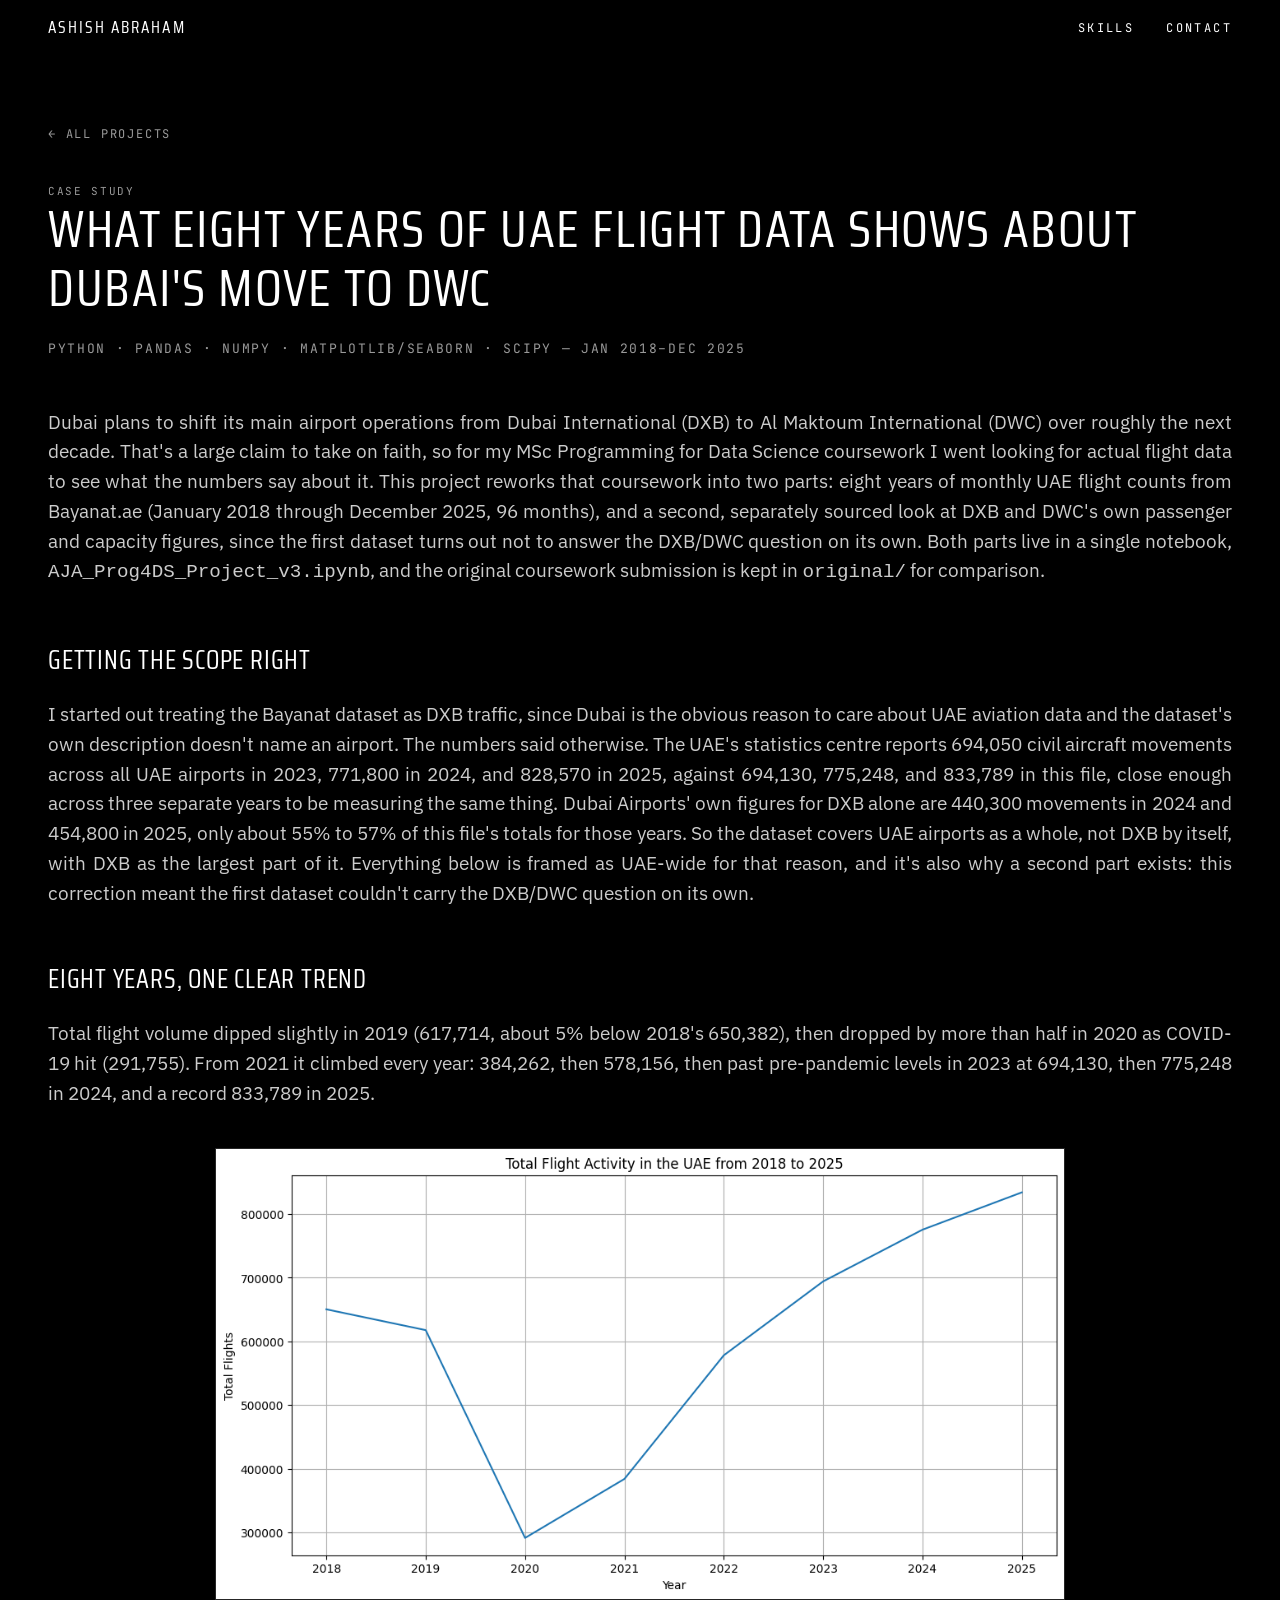
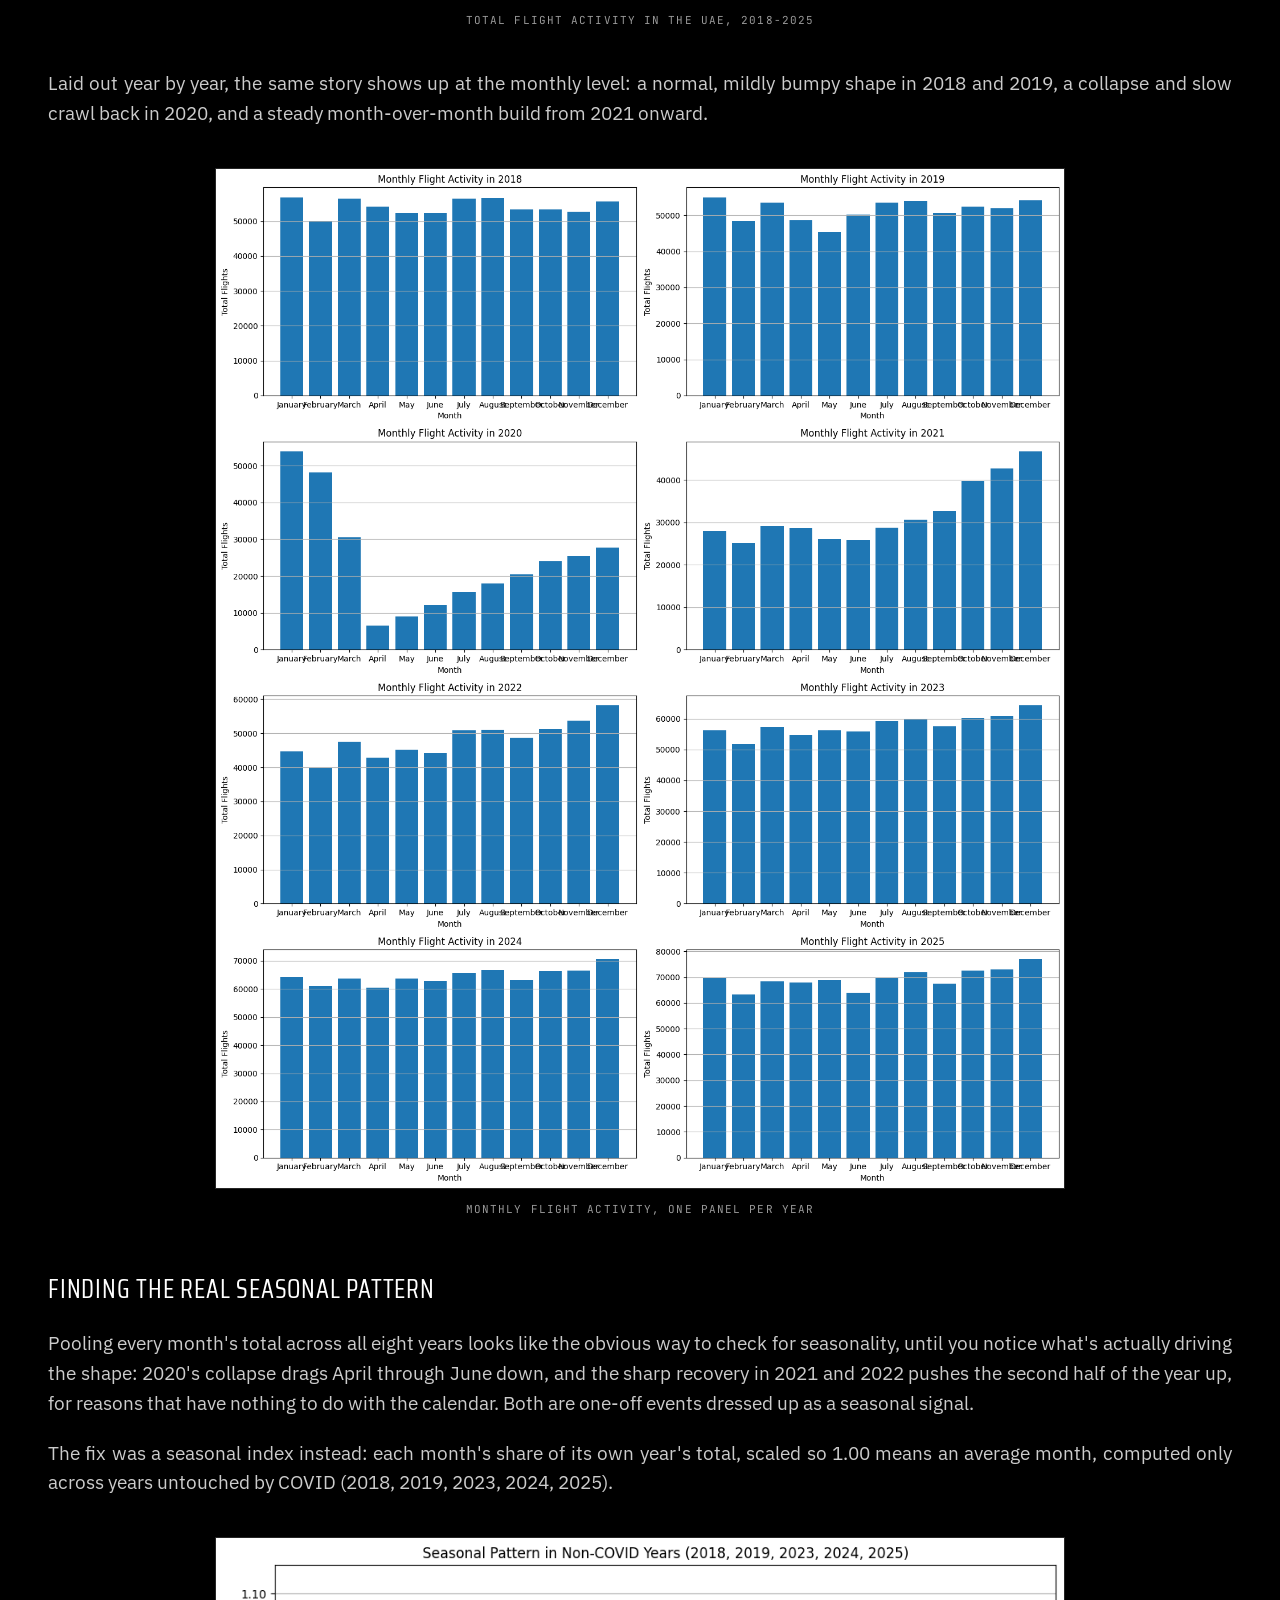
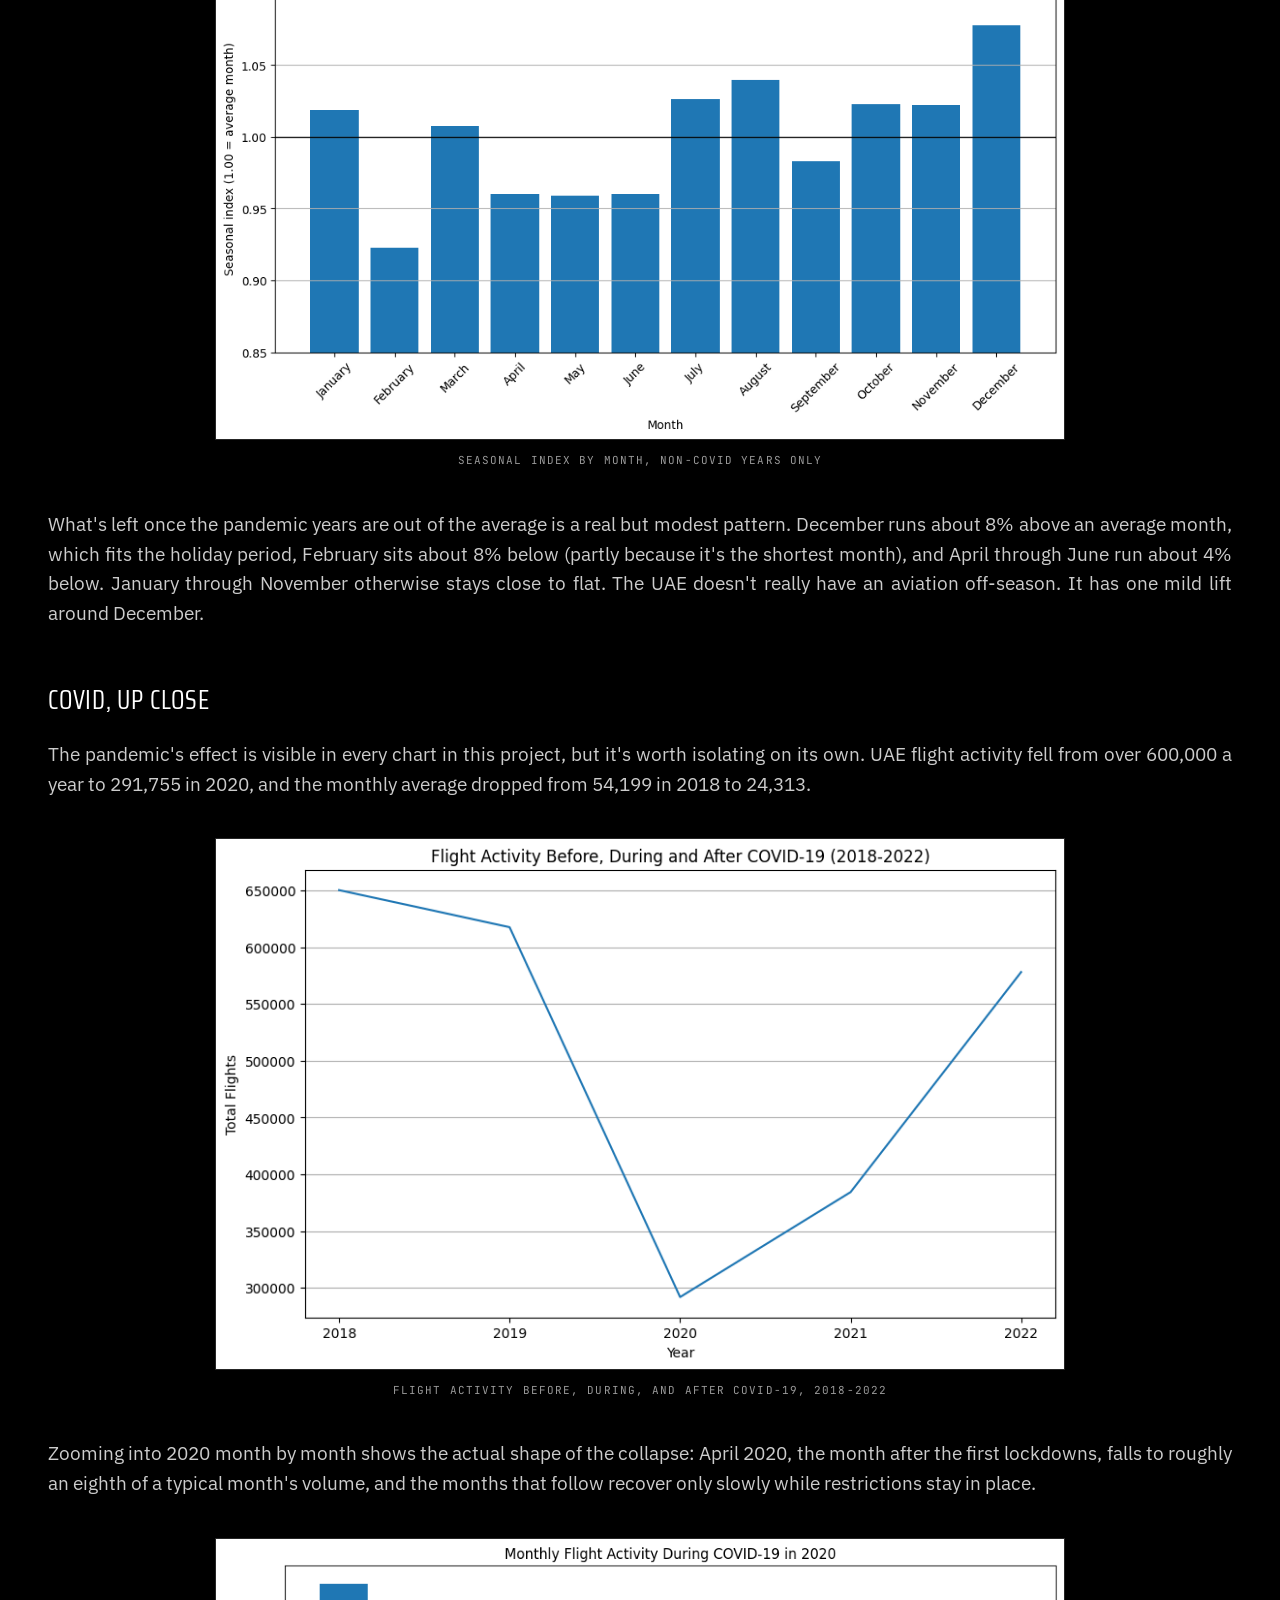
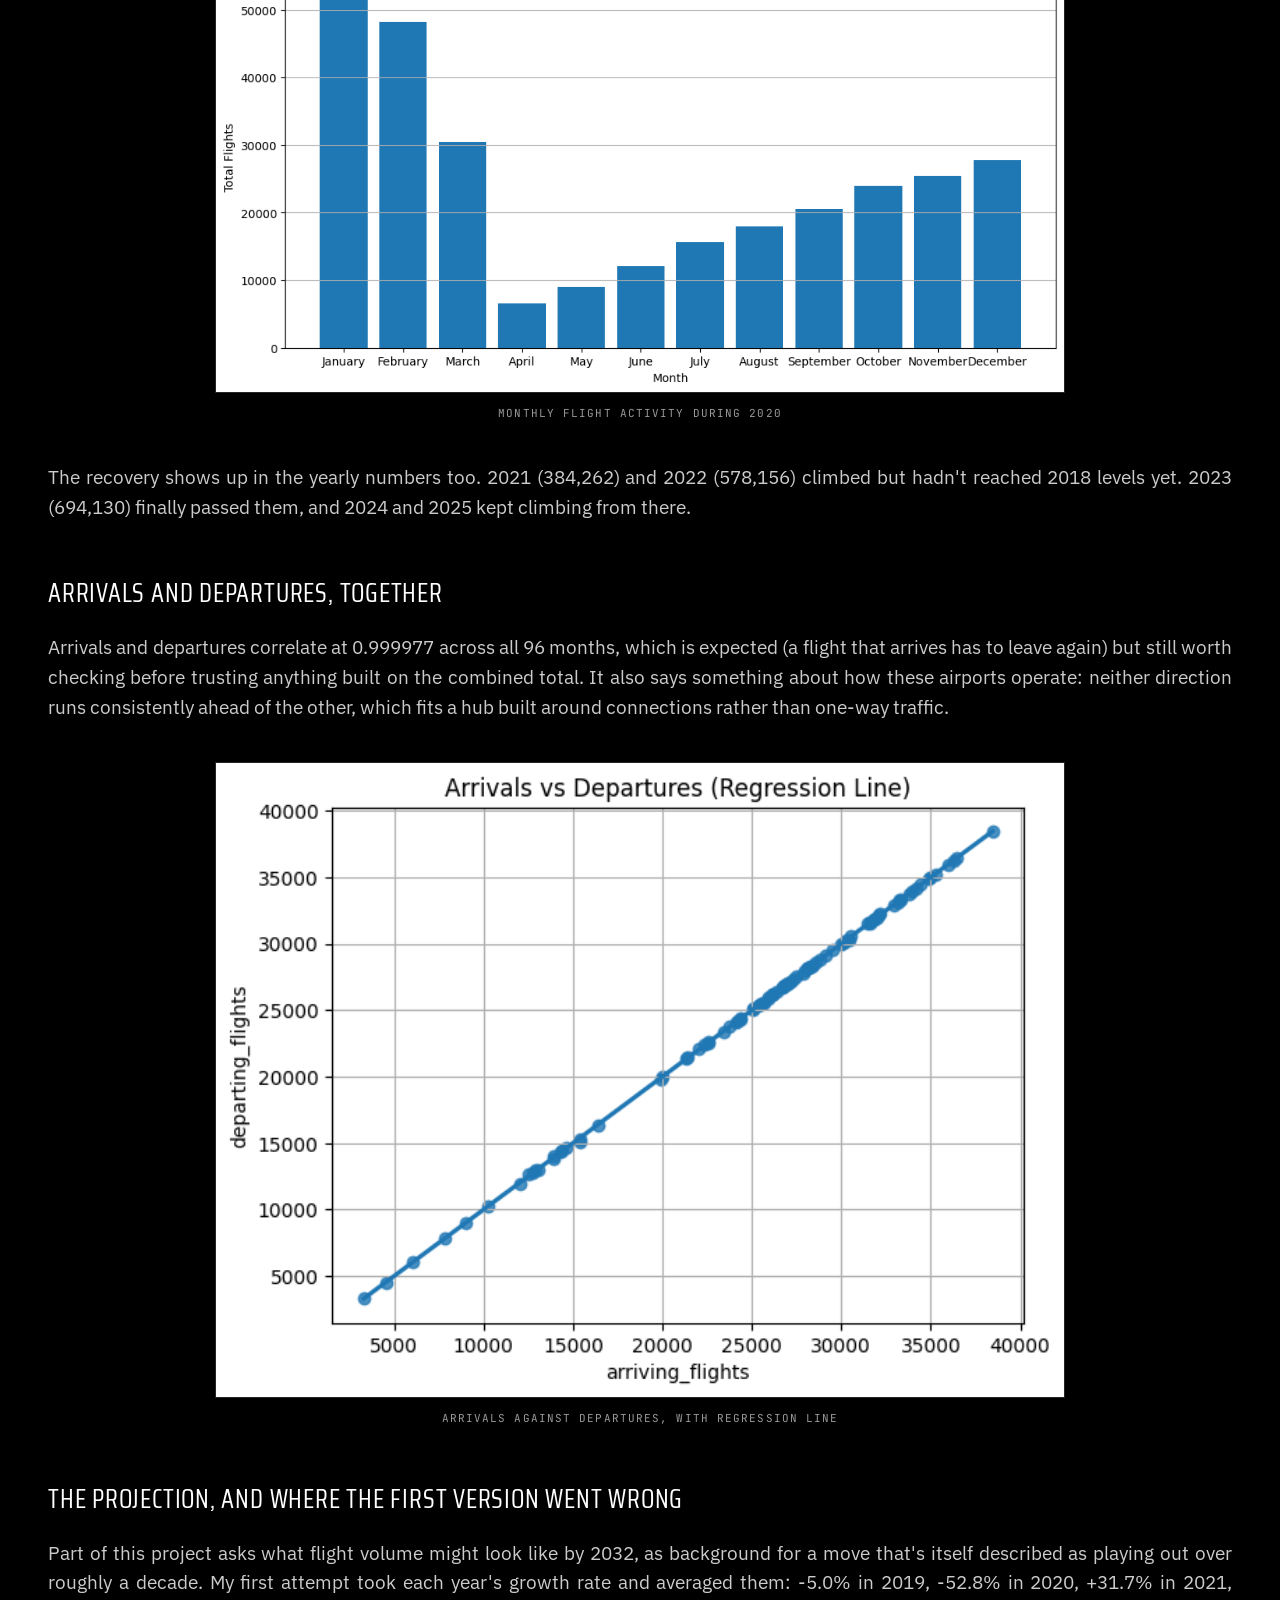
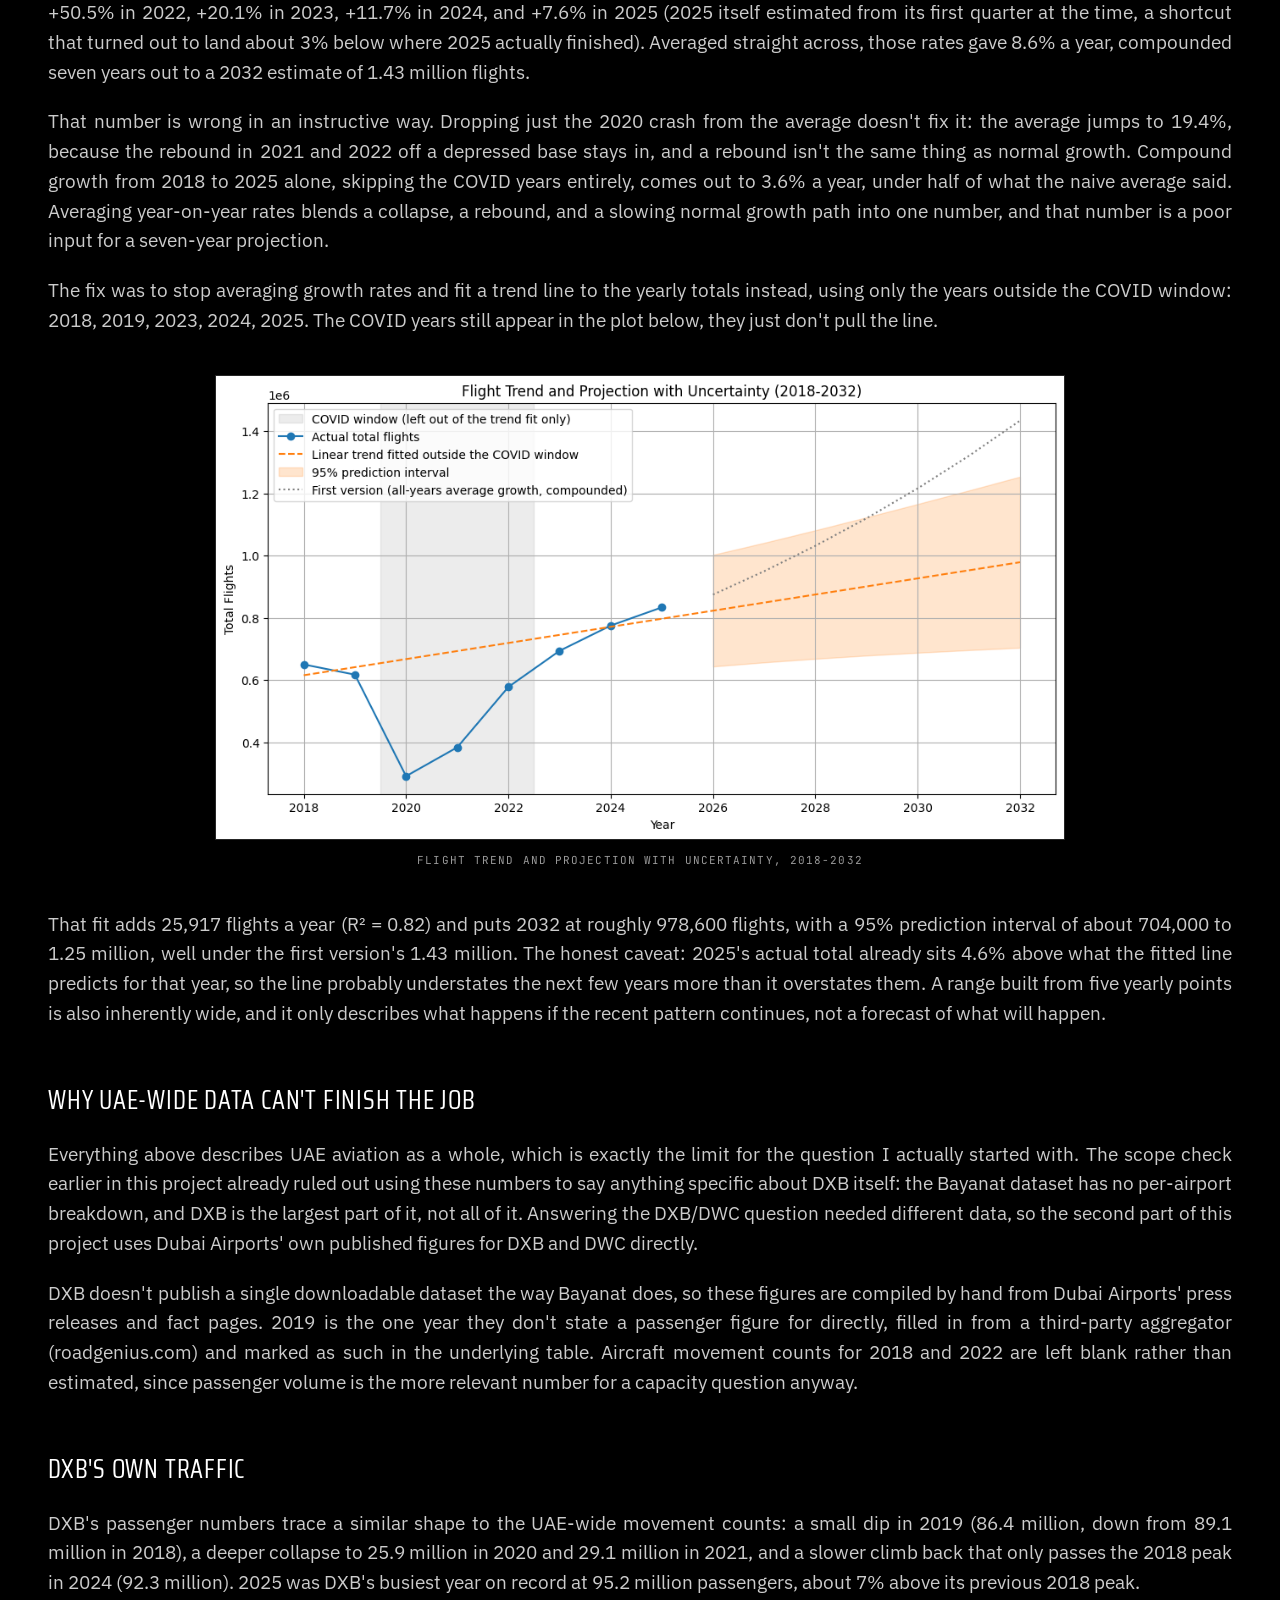
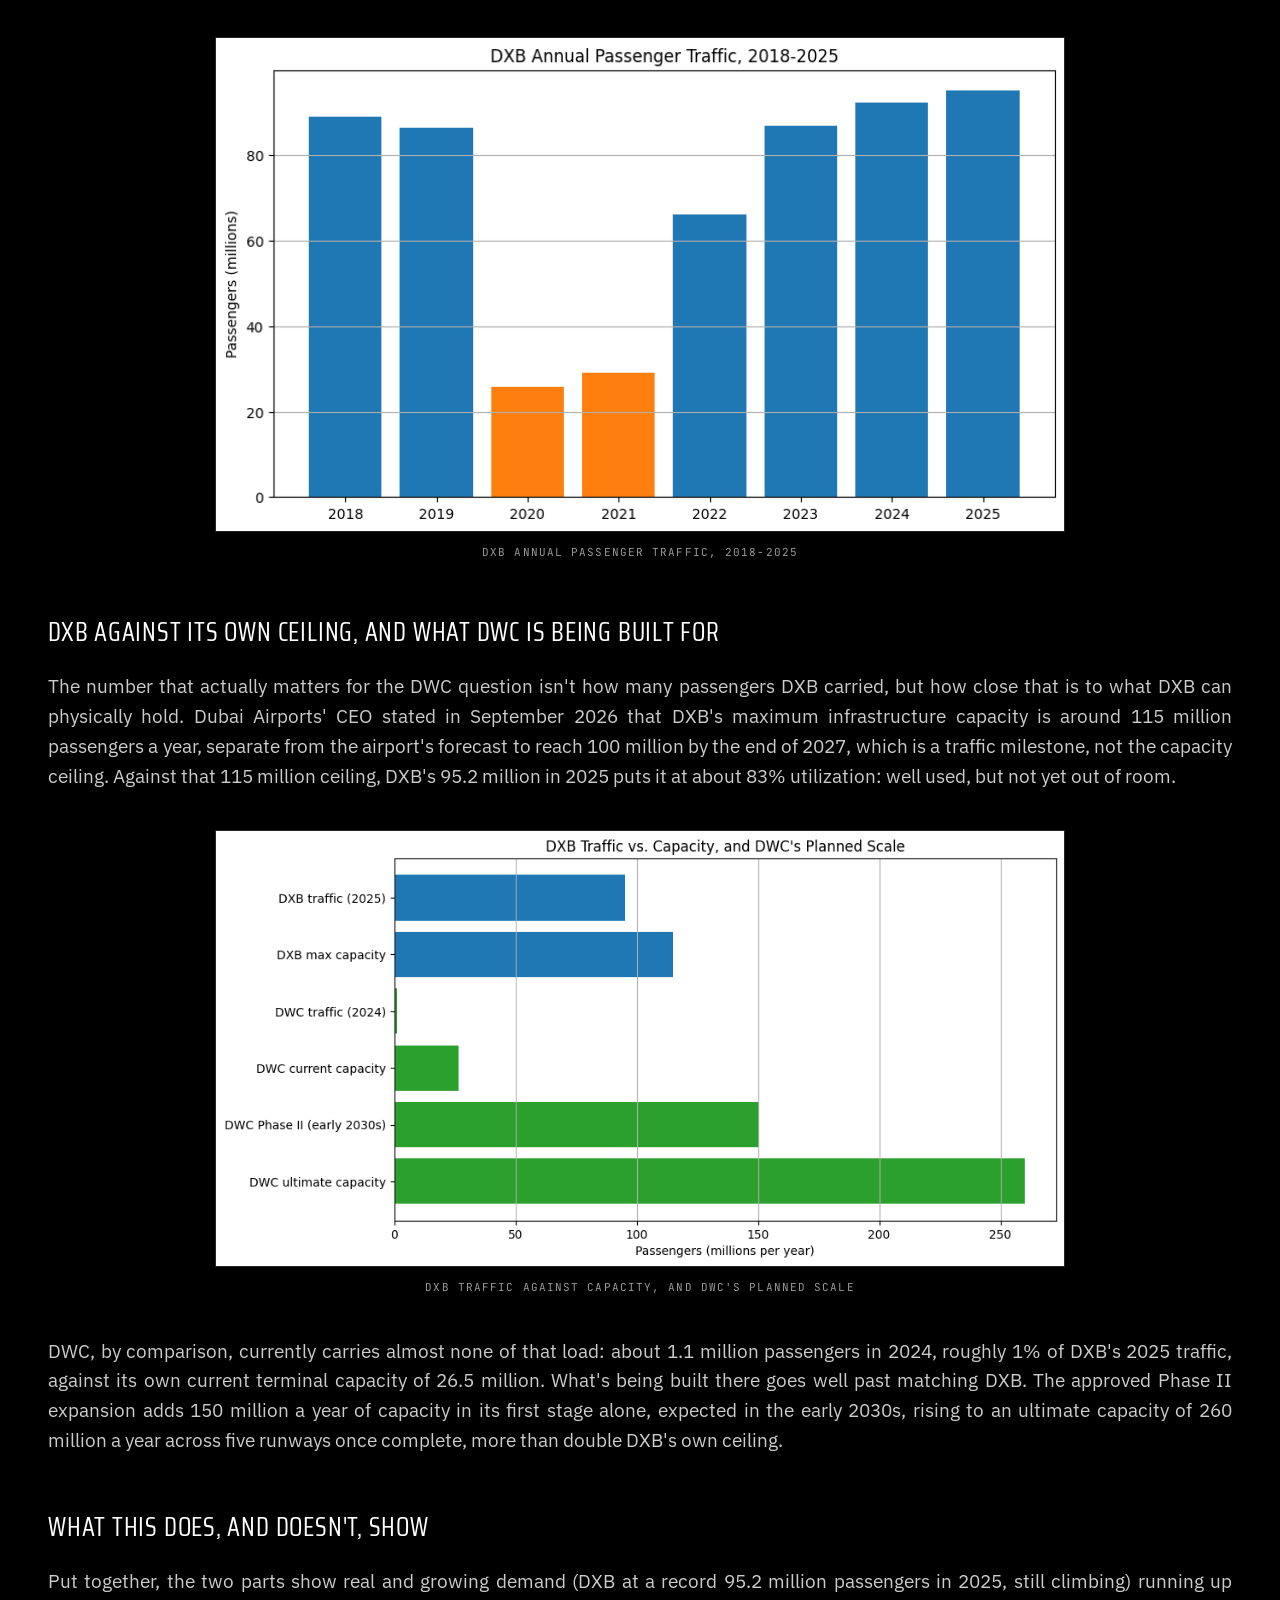
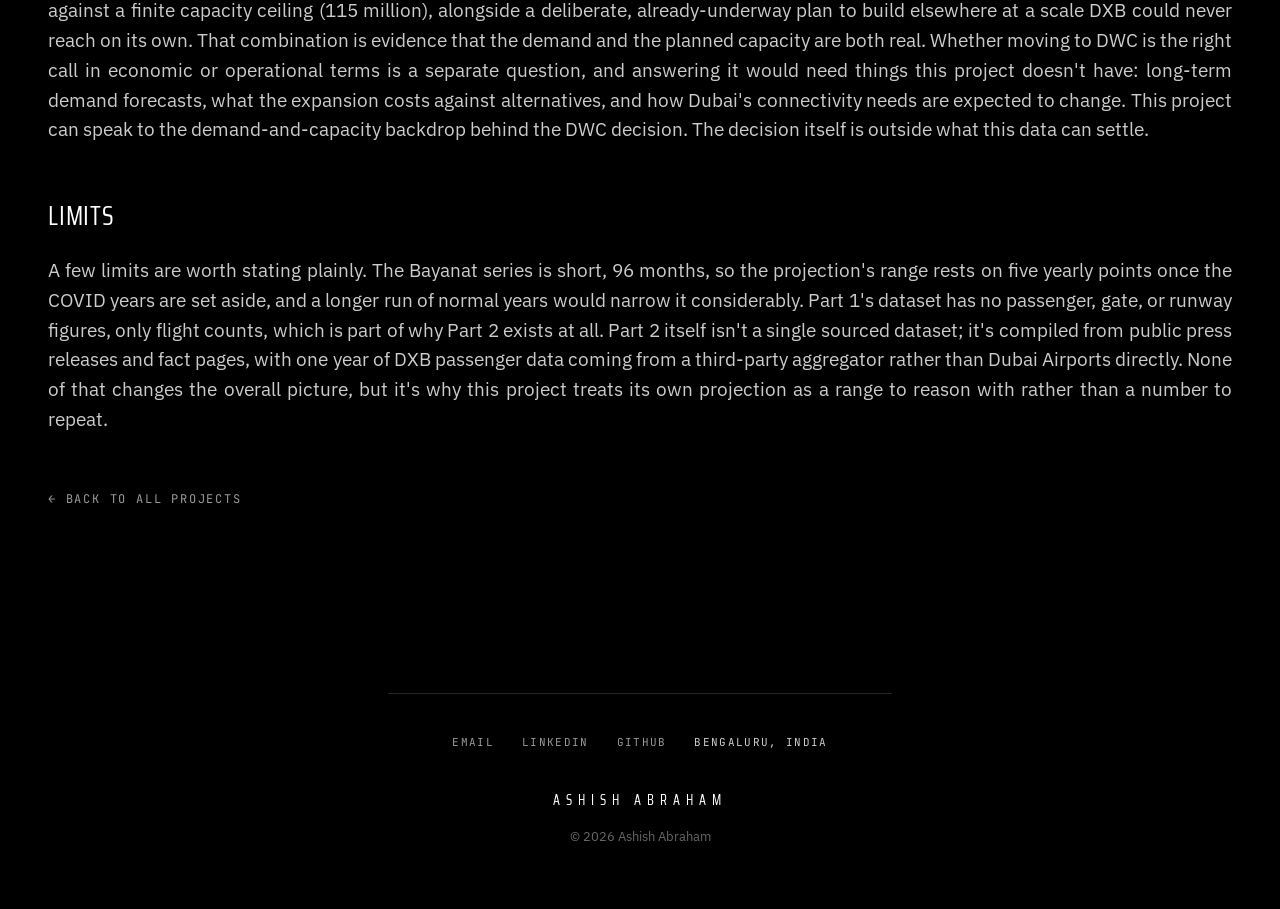
==== dxb-case-study.html @ 8ba0e917 "Add Spotify and DXB case studies, restore About/card copy, switch body font to IBM Plex Sans" ====
<!DOCTYPE html>
<html lang="en">
<head>
<meta charset="UTF-8">
<meta name="viewport" content="width=device-width, initial-scale=1.0">
<meta name="color-scheme" content="dark">
<title>What Eight Years of UAE Flight Data Shows About Dubai's Move to DWC — Ashish Abraham</title>
<meta name="description" content="An MSc data analysis project on eight years of UAE flight movements and Dubai Airports' own DXB/DWC figures, tracing growth, seasonality, and COVID recovery, then testing what the evidence does and doesn't say about Dubai's planned shift to Al Maktoum International.">
<meta property="og:title" content="What Eight Years of UAE Flight Data Shows About Dubai's Move to DWC">
<meta property="og:description" content="An MSc data analysis project on eight years of UAE flight movements and Dubai Airports' own DXB/DWC figures, tracing growth, seasonality, and COVID recovery, then testing what the evidence does and doesn't say about Dubai's planned shift to Al Maktoum International.">
<meta property="og:type" content="article">
<link rel="icon" href="data:image/svg+xml,%3Csvg xmlns='http://www.w3.org/2000/svg' viewBox='0 0 64 64'%3E%3Crect width='64' height='64' fill='%23000000'/%3E%3Ctext x='32' y='45' font-family='Georgia' font-size='30' font-weight='400' fill='%23ffffff' text-anchor='middle'%3EA%3C/text%3E%3C/svg%3E">
<link rel="preconnect" href="https://fonts.googleapis.com">
<link rel="preconnect" href="https://fonts.gstatic.com" crossorigin>
<link href="https://fonts.googleapis.com/css2?family=Saira+Condensed:wght@400;700&amp;family=IBM+Plex+Sans:wght@400;500;600&amp;family=JetBrains+Mono:wght@400&amp;display=swap" rel="stylesheet">
<link rel="stylesheet" href="styles.css">
</head>
<body>

<a class="g-skip-link" href="#main">Skip to content</a>

<header class="g-nav">
  <div class="g-wrap g-nav-inner">
    <a class="g-wordmark is-visible" id="nav-wordmark" href="index.html#top">Ashish Abraham</a>
    <nav class="g-nav-links">
      <a class="g-nav-label" href="index.html#skills">Skills</a>
      <a class="g-nav-label" href="mailto:ajabraham.642@gmail.com">Contact</a>
    </nav>
  </div>
</header>

<main id="main">
  <section class="g-section g-case-page">
    <div class="g-wrap">
      <a class="g-case-back" href="index.html#projects">&larr; All Projects</a>

      <p class="g-caption-link">Case Study</p>
      <h1 class="g-case-title">What Eight Years of UAE Flight Data Shows About Dubai's Move to DWC</h1>
      <p class="g-case-meta">Python &middot; pandas &middot; NumPy &middot; Matplotlib/Seaborn &middot; SciPy &mdash; Jan 2018&ndash;Dec 2025</p>

      <div class="g-case-body">
        <p>Dubai plans to shift its main airport operations from Dubai International (DXB) to Al Maktoum International (DWC) over roughly the next decade. That's a large claim to take on faith, so for my MSc Programming for Data Science coursework I went looking for actual flight data to see what the numbers say about it. This project reworks that coursework into two parts: eight years of monthly UAE flight counts from Bayanat.ae (January 2018 through December 2025, 96 months), and a second, separately sourced look at DXB and DWC's own passenger and capacity figures, since the first dataset turns out not to answer the DXB/DWC question on its own. Both parts live in a single notebook, <code>AJA_Prog4DS_Project_v3.ipynb</code>, and the original coursework submission is kept in <code>original/</code> for comparison.</p>
      </div>

      <h2 class="g-case-subhead">Getting the scope right</h2>
      <div class="g-case-body">
        <p>I started out treating the Bayanat dataset as DXB traffic, since Dubai is the obvious reason to care about UAE aviation data and the dataset's own description doesn't name an airport. The numbers said otherwise. The UAE's statistics centre reports 694,050 civil aircraft movements across all UAE airports in 2023, 771,800 in 2024, and 828,570 in 2025, against 694,130, 775,248, and 833,789 in this file, close enough across three separate years to be measuring the same thing. Dubai Airports' own figures for DXB alone are 440,300 movements in 2024 and 454,800 in 2025, only about 55% to 57% of this file's totals for those years. So the dataset covers UAE airports as a whole, not DXB by itself, with DXB as the largest part of it. Everything below is framed as UAE-wide for that reason, and it's also why a second part exists: this correction meant the first dataset couldn't carry the DXB/DWC question on its own.</p>
      </div>

      <h2 class="g-case-subhead">Eight years, one clear trend</h2>
      <div class="g-case-body">
        <p>Total flight volume dipped slightly in 2019 (617,714, about 5% below 2018's 650,382), then dropped by more than half in 2020 as COVID-19 hit (291,755). From 2021 it climbed every year: 384,262, then 578,156, then past pre-pandemic levels in 2023 at 694,130, then 775,248 in 2024, and a record 833,789 in 2025.</p>
      </div>
      <figure class="g-case-figure">
        <img src="assets/dxb-case-study/01_yearly_flight_trend.png" alt="Total flight activity in the UAE, 2018-2025">
        <figcaption>Total flight activity in the UAE, 2018-2025</figcaption>
      </figure>
      <div class="g-case-body">
        <p>Laid out year by year, the same story shows up at the monthly level: a normal, mildly bumpy shape in 2018 and 2019, a collapse and slow crawl back in 2020, and a steady month-over-month build from 2021 onward.</p>
      </div>
      <figure class="g-case-figure">
        <img src="assets/dxb-case-study/02_monthly_by_year_grid.png" alt="Monthly flight activity, one panel per year">
        <figcaption>Monthly flight activity, one panel per year</figcaption>
      </figure>

      <h2 class="g-case-subhead">Finding the real seasonal pattern</h2>
      <div class="g-case-body">
        <p>Pooling every month's total across all eight years looks like the obvious way to check for seasonality, until you notice what's actually driving the shape: 2020's collapse drags April through June down, and the sharp recovery in 2021 and 2022 pushes the second half of the year up, for reasons that have nothing to do with the calendar. Both are one-off events dressed up as a seasonal signal.</p>
        <p>The fix was a seasonal index instead: each month's share of its own year's total, scaled so 1.00 means an average month, computed only across years untouched by COVID (2018, 2019, 2023, 2024, 2025).</p>
      </div>
      <figure class="g-case-figure">
        <img src="assets/dxb-case-study/03_seasonal_index.png" alt="Seasonal index by month, non-COVID years only">
        <figcaption>Seasonal index by month, non-COVID years only</figcaption>
      </figure>
      <div class="g-case-body">
        <p>What's left once the pandemic years are out of the average is a real but modest pattern. December runs about 8% above an average month, which fits the holiday period, February sits about 8% below (partly because it's the shortest month), and April through June run about 4% below. January through November otherwise stays close to flat. The UAE doesn't really have an aviation off-season. It has one mild lift around December.</p>
      </div>

      <h2 class="g-case-subhead">COVID, up close</h2>
      <div class="g-case-body">
        <p>The pandemic's effect is visible in every chart in this project, but it's worth isolating on its own. UAE flight activity fell from over 600,000 a year to 291,755 in 2020, and the monthly average dropped from 54,199 in 2018 to 24,313.</p>
      </div>
      <figure class="g-case-figure">
        <img src="assets/dxb-case-study/04_covid_trend.png" alt="Flight activity before, during, and after COVID-19, 2018-2022">
        <figcaption>Flight activity before, during, and after COVID-19, 2018-2022</figcaption>
      </figure>
      <div class="g-case-body">
        <p>Zooming into 2020 month by month shows the actual shape of the collapse: April 2020, the month after the first lockdowns, falls to roughly an eighth of a typical month's volume, and the months that follow recover only slowly while restrictions stay in place.</p>
      </div>
      <figure class="g-case-figure">
        <img src="assets/dxb-case-study/05_covid_2020_monthly.png" alt="Monthly flight activity during 2020">
        <figcaption>Monthly flight activity during 2020</figcaption>
      </figure>
      <div class="g-case-body">
        <p>The recovery shows up in the yearly numbers too. 2021 (384,262) and 2022 (578,156) climbed but hadn't reached 2018 levels yet. 2023 (694,130) finally passed them, and 2024 and 2025 kept climbing from there.</p>
      </div>

      <h2 class="g-case-subhead">Arrivals and departures, together</h2>
      <div class="g-case-body">
        <p>Arrivals and departures correlate at 0.999977 across all 96 months, which is expected (a flight that arrives has to leave again) but still worth checking before trusting anything built on the combined total. It also says something about how these airports operate: neither direction runs consistently ahead of the other, which fits a hub built around connections rather than one-way traffic.</p>
      </div>
      <figure class="g-case-figure">
        <img src="assets/dxb-case-study/06_arrivals_departures_regression.png" alt="Arrivals against departures, with regression line">
        <figcaption>Arrivals against departures, with regression line</figcaption>
      </figure>

      <h2 class="g-case-subhead">The projection, and where the first version went wrong</h2>
      <div class="g-case-body">
        <p>Part of this project asks what flight volume might look like by 2032, as background for a move that's itself described as playing out over roughly a decade. My first attempt took each year's growth rate and averaged them: -5.0% in 2019, -52.8% in 2020, +31.7% in 2021, +50.5% in 2022, +20.1% in 2023, +11.7% in 2024, and +7.6% in 2025 (2025 itself estimated from its first quarter at the time, a shortcut that turned out to land about 3% below where 2025 actually finished). Averaged straight across, those rates gave 8.6% a year, compounded seven years out to a 2032 estimate of 1.43 million flights.</p>
        <p>That number is wrong in an instructive way. Dropping just the 2020 crash from the average doesn't fix it: the average jumps to 19.4%, because the rebound in 2021 and 2022 off a depressed base stays in, and a rebound isn't the same thing as normal growth. Compound growth from 2018 to 2025 alone, skipping the COVID years entirely, comes out to 3.6% a year, under half of what the naive average said. Averaging year-on-year rates blends a collapse, a rebound, and a slowing normal growth path into one number, and that number is a poor input for a seven-year projection.</p>
        <p>The fix was to stop averaging growth rates and fit a trend line to the yearly totals instead, using only the years outside the COVID window: 2018, 2019, 2023, 2024, 2025. The COVID years still appear in the plot below, they just don't pull the line.</p>
      </div>
      <figure class="g-case-figure">
        <img src="assets/dxb-case-study/07_trend_projection.png" alt="Flight trend and projection with uncertainty, 2018-2032">
        <figcaption>Flight trend and projection with uncertainty, 2018-2032</figcaption>
      </figure>
      <div class="g-case-body">
        <p>That fit adds 25,917 flights a year (R&sup2; = 0.82) and puts 2032 at roughly 978,600 flights, with a 95% prediction interval of about 704,000 to 1.25 million, well under the first version's 1.43 million. The honest caveat: 2025's actual total already sits 4.6% above what the fitted line predicts for that year, so the line probably understates the next few years more than it overstates them. A range built from five yearly points is also inherently wide, and it only describes what happens if the recent pattern continues, not a forecast of what will happen.</p>
      </div>

      <h2 class="g-case-subhead">Why UAE-wide data can't finish the job</h2>
      <div class="g-case-body">
        <p>Everything above describes UAE aviation as a whole, which is exactly the limit for the question I actually started with. The scope check earlier in this project already ruled out using these numbers to say anything specific about DXB itself: the Bayanat dataset has no per-airport breakdown, and DXB is the largest part of it, not all of it. Answering the DXB/DWC question needed different data, so the second part of this project uses Dubai Airports' own published figures for DXB and DWC directly.</p>
        <p>DXB doesn't publish a single downloadable dataset the way Bayanat does, so these figures are compiled by hand from Dubai Airports' press releases and fact pages. 2019 is the one year they don't state a passenger figure for directly, filled in from a third-party aggregator (roadgenius.com) and marked as such in the underlying table. Aircraft movement counts for 2018 and 2022 are left blank rather than estimated, since passenger volume is the more relevant number for a capacity question anyway.</p>
      </div>

      <h2 class="g-case-subhead">DXB's own traffic</h2>
      <div class="g-case-body">
        <p>DXB's passenger numbers trace a similar shape to the UAE-wide movement counts: a small dip in 2019 (86.4 million, down from 89.1 million in 2018), a deeper collapse to 25.9 million in 2020 and 29.1 million in 2021, and a slower climb back that only passes the 2018 peak in 2024 (92.3 million). 2025 was DXB's busiest year on record at 95.2 million passengers, about 7% above its previous 2018 peak.</p>
      </div>
      <figure class="g-case-figure">
        <img src="assets/dxb-case-study/08_dxb_passenger_traffic.png" alt="DXB annual passenger traffic, 2018-2025">
        <figcaption>DXB annual passenger traffic, 2018-2025</figcaption>
      </figure>

      <h2 class="g-case-subhead">DXB against its own ceiling, and what DWC is being built for</h2>
      <div class="g-case-body">
        <p>The number that actually matters for the DWC question isn't how many passengers DXB carried, but how close that is to what DXB can physically hold. Dubai Airports' CEO stated in September 2026 that DXB's maximum infrastructure capacity is around 115 million passengers a year, separate from the airport's forecast to reach 100 million by the end of 2027, which is a traffic milestone, not the capacity ceiling. Against that 115 million ceiling, DXB's 95.2 million in 2025 puts it at about 83% utilization: well used, but not yet out of room.</p>
      </div>
      <figure class="g-case-figure">
        <img src="assets/dxb-case-study/09_dxb_dwc_capacity.png" alt="DXB traffic against capacity, and DWC's planned scale">
        <figcaption>DXB traffic against capacity, and DWC's planned scale</figcaption>
      </figure>
      <div class="g-case-body">
        <p>DWC, by comparison, currently carries almost none of that load: about 1.1 million passengers in 2024, roughly 1% of DXB's 2025 traffic, against its own current terminal capacity of 26.5 million. What's being built there goes well past matching DXB. The approved Phase II expansion adds 150 million a year of capacity in its first stage alone, expected in the early 2030s, rising to an ultimate capacity of 260 million a year across five runways once complete, more than double DXB's own ceiling.</p>
      </div>

      <h2 class="g-case-subhead">What this does, and doesn't, show</h2>
      <div class="g-case-body">
        <p>Put together, the two parts show real and growing demand (DXB at a record 95.2 million passengers in 2025, still climbing) running up against a finite capacity ceiling (115 million), alongside a deliberate, already-underway plan to build elsewhere at a scale DXB could never reach on its own. That combination is evidence that the demand and the planned capacity are both real. Whether moving to DWC is the right call in economic or operational terms is a separate question, and answering it would need things this project doesn't have: long-term demand forecasts, what the expansion costs against alternatives, and how Dubai's connectivity needs are expected to change. This project can speak to the demand-and-capacity backdrop behind the DWC decision. The decision itself is outside what this data can settle.</p>
      </div>

      <h2 class="g-case-subhead">Limits</h2>
      <div class="g-case-body">
        <p>A few limits are worth stating plainly. The Bayanat series is short, 96 months, so the projection's range rests on five yearly points once the COVID years are set aside, and a longer run of normal years would narrow it considerably. Part 1's dataset has no passenger, gate, or runway figures, only flight counts, which is part of why Part 2 exists at all. Part 2 itself isn't a single sourced dataset; it's compiled from public press releases and fact pages, with one year of DXB passenger data coming from a third-party aggregator rather than Dubai Airports directly. None of that changes the overall picture, but it's why this project treats its own projection as a range to reason with rather than a number to repeat.</p>
      </div>

      <a class="g-case-back" href="index.html#projects" style="margin-top: 3.5rem; margin-bottom: 0;">&larr; Back to All Projects</a>
    </div>
  </section>
</main>

<footer id="contact" class="g-footer">
  <div class="g-wrap">
    <ul class="g-footer-links">
      <li><a href="mailto:ajabraham.642@gmail.com">Email</a></li>
      <li><a href="https://linkedin.com/in/replace-with-real-handle" target="_blank" rel="noopener">LinkedIn</a></li>
      <li><a href="https://github.com/AJA642" target="_blank" rel="noopener">GitHub</a></li>
      <li>Bengaluru, India</li>
    </ul>
    <p class="g-footer-wordmark">Ashish Abraham</p>
    <p class="g-footer-fine">&copy; 2026 Ashish Abraham</p>
  </div>
</footer>

<script src="script.js"></script>
</body>
</html>
---- styles.css ----
/* ---------------------------------------------------------------
   Design tokens — Bugatti system (see Bugatti-design-analysis.md)
   Trinity of proprietary faces substituted per the doc's own guidance:
   Display -> Saira Condensed, Text Regular -> EB Garamond (serif),
   Monospace -> JetBrains Mono.
--------------------------------------------------------------- */
:root {
  --ink:            #ffffff;
  --body:           #cccccc;
  --body-strong:    #e6e6e6;
  --muted:          #999999;
  --muted-soft:     #666666;
  --hairline:       #262626;
  --hairline-strong:#3a3a3a;
  --canvas:         #000000;
  --surface-soft:   #0d0d0d;
  --surface-card:   #141414;
  --surface-elevated:#1f1f1f;
  --on-primary:     #000000;
  --link:           #c3d9f3;
  --accent:         #e06a16;

  --font-display: 'Saira Condensed', -apple-system, BlinkMacSystemFont, 'Segoe UI', Roboto, sans-serif;
  --font-text:    'IBM Plex Sans', -apple-system, BlinkMacSystemFont, 'Segoe UI', Roboto, sans-serif;
  --font-mono:    'JetBrains Mono', ui-monospace, 'SF Mono', 'Cascadia Mono', monospace;

  --wrap: 1280px;
  --section: 120px;

  --ease-out: cubic-bezier(0.16, 1, 0.3, 1);
}

/* ---------------------------------------------------------------
   Reset
--------------------------------------------------------------- */
*, *::before, *::after { box-sizing: border-box; }
/* scroll-behavior stays "auto": in-page anchor scrolling is animated by
   script.js instead, so its duration/easing is actually controllable
   (native CSS smooth-scroll has no duration knob and fights a JS-driven
   scroll if both are active on the same scrollTo calls). */
html { -webkit-text-size-adjust: 100%; }

#about, #skills, #featured, #projects { scroll-margin-top: 56px; }
body, h1, h2, h3, p, dl, dd, dt, ul, li { margin: 0; }
ul { padding: 0; list-style: none; }
img { max-width: 100%; display: block; }
button { font: inherit; color: inherit; background: none; border: 0; }
a { color: inherit; text-decoration: none; }

/* ---------------------------------------------------------------
   Scroll reveal — sections fade/lift in as they enter the viewport
   (script.js toggles .is-visible via IntersectionObserver)
--------------------------------------------------------------- */
.reveal {
  opacity: 0;
  transform: translateY(14px);
  transition: opacity 0.7s var(--ease-out), transform 0.7s var(--ease-out);
}
.reveal.is-visible {
  opacity: 1;
  transform: translateY(0);
}

@media (prefers-reduced-motion: reduce) {
  *, *::before, *::after { transition-duration: 0.001ms !important; }
}

/* ---------------------------------------------------------------
   Base — pure black canvas, no light mode
--------------------------------------------------------------- */
body {
  background: var(--canvas);
  color: var(--body);
  font-family: var(--font-text);
  font-weight: 400;
  font-size: 1rem; /* 16px */
  line-height: 1.5;
}

.g-wrap {
  max-width: var(--wrap);
  margin-inline: auto;
  padding-inline: clamp(1.25rem, 5vw, 3rem);
}

/* ---------------------------------------------------------------
   Accessibility
--------------------------------------------------------------- */
.g-skip-link {
  position: absolute;
  left: 1rem;
  top: -3rem;
  background: var(--ink);
  color: var(--on-primary);
  padding: 0.6rem 1rem;
  font-family: var(--font-mono);
  font-size: 0.75rem;
  letter-spacing: 0.1em;
  border-radius: 9999px;
  z-index: 100;
  transition: top 0.2s ease;
}
.g-skip-link:focus { top: 1rem; }

a:focus-visible,
button:focus-visible,
.g-skip-link:focus-visible {
  outline: 1px solid var(--ink);
  outline-offset: 3px;
}

/* ---------------------------------------------------------------
   Top nav — wordmark / Skills / Contact
   The bar itself is always present. Its left slot starts empty on
   the landing view; the hero's "Ashish Abraham" line lives there
   instead. Once that line scrolls up and out from behind the nav's
   reserved space, the nav's own wordmark fades in on the left —
   reversed on scroll back up. See the IntersectionObserver in
   script.js.
--------------------------------------------------------------- */
.g-nav {
  position: sticky;
  top: 0;
  z-index: 30;
  height: 56px;
  background: var(--canvas);
}

.g-nav-inner {
  height: 56px;
  display: flex;
  align-items: center;
  justify-content: space-between;
}

.g-nav-label {
  font-family: var(--font-mono);
  font-size: 0.75rem;
  font-weight: 400;
  letter-spacing: 0.2em;
  text-transform: uppercase;
  color: var(--ink);
}
.g-nav-label:hover { color: var(--link); }

.g-nav-links { display: flex; align-items: center; gap: 2rem; }

.g-wordmark {
  font-family: var(--font-display);
  font-size: 1.0625rem;
  font-weight: 400;
  letter-spacing: 0.38em;
  text-transform: uppercase;
  color: var(--ink);
}

/* Only the nav's own wordmark fades in/out (see script.js); the hero's
   copy of it is always shown — it's what's visible before that handoff. */
#nav-wordmark {
  letter-spacing: 0.12em;
  opacity: 0;
  pointer-events: none;
  transition: opacity 0.25s ease;
}
#nav-wordmark.is-visible {
  opacity: 1;
  pointer-events: auto;
}
@media (prefers-reduced-motion: reduce) {
  #nav-wordmark { transition: none; }
}

/* ---------------------------------------------------------------
   Buttons — transparent pill, 1px white outline; the ONLY
   rounded element in the system besides icon buttons
--------------------------------------------------------------- */
.g-btn {
  display: inline-flex;
  align-items: center;
  justify-content: center;
  height: 44px;
  padding: 14px 32px;
  border-radius: 9999px;
  border: 1px solid var(--ink);
  background: transparent;
  font-family: var(--font-mono);
  font-size: 0.875rem;
  font-weight: 400;
  letter-spacing: 0.18em;
  text-transform: uppercase;
  color: var(--ink);
  cursor: pointer;
  transition: background-color 0.2s ease, color 0.2s ease, opacity 0.2s ease;
}
.g-btn:hover { background: rgba(255, 255, 255, 0.08); }

.g-btn-disabled {
  border-color: var(--hairline-strong);
  color: var(--muted);
  cursor: not-allowed;
}
.g-btn-disabled:hover { background: transparent; }

.g-text-link {
  font-family: var(--font-text);
  font-size: 1rem;
  color: var(--link);
  text-decoration: underline;
}

.g-caption-link {
  font-family: var(--font-mono);
  font-size: 0.6875rem;
  letter-spacing: 0.15em;
  text-transform: uppercase;
  color: var(--muted);
}
a.g-caption-link:hover { color: var(--ink); }

/* ---------------------------------------------------------------
   Hero — pure black, uppercase display-xl, generous rhythm
--------------------------------------------------------------- */
.g-hero {
  position: relative;
  display: flex;
  align-items: center;
  min-height: calc(100vh - 56px);
  padding-block: 64px;
}

/* scroll cue — small outlined circle + chevron, centered at the
   bottom of the hero, nudging the visitor to keep scrolling */
.g-scroll-cue {
  position: absolute;
  left: 50%;
  bottom: 76px;
  transform: translateX(-50%);
  display: flex;
  align-items: center;
  justify-content: center;
  width: 44px;
  height: 44px;
  border-radius: 9999px;
  border: 1px solid var(--ink);
  color: var(--ink);
  animation: g-scroll-cue-bounce 2.2s ease-in-out infinite;
  transition: background-color 0.2s ease, border-color 0.2s ease, opacity 0.3s ease;
}
.g-scroll-cue:hover { background: rgba(255, 255, 255, 0.08); }
.g-scroll-cue.is-hidden { opacity: 0; pointer-events: none; }

@keyframes g-scroll-cue-bounce {
  0%, 100% { transform: translate(-50%, 0); }
  50% { transform: translate(-50%, 6px); }
}

@media (prefers-reduced-motion: reduce) {
  .g-scroll-cue { animation: none; }
}
/* the flex item would otherwise shrink to its content width and get
   centered by its own auto margins — force it full-width so its
   max-width + margin-inline:auto centers it exactly like every other
   section's .g-wrap, keeping the content's left edge in line with
   About/Skills/etc. below, while the row still centers it vertically */
.g-hero > .g-wrap { width: 100%; margin-top: -36px; }

.g-hero-title {
  font-family: var(--font-display);
  font-weight: 400;
  line-height: 1.1;
  letter-spacing: 0.06em;
  text-transform: uppercase;
}

.g-hero-title-accent {
  display: block;
  white-space: nowrap;
  font-size: clamp(2.75rem, 7.4vw, 4.75rem);
  color: var(--accent);
}

.g-hero-title-sub {
  display: block;
  white-space: nowrap;
  margin-top: 0.35em;
  font-size: clamp(1.35rem, 3.2vw, 1.85rem);
  letter-spacing: 0.05em;
  color: var(--ink);
}

.g-hero-title-sub--place {
  margin-top: 0.6em;
  font-size: clamp(1.1rem, 2.5vw, 1.45rem);
}

/* Bold in the hero body; the nav's copy of the wordmark stays the regular weight. */
.g-hero-name { display: block; margin-bottom: 1rem; font-weight: 700; }
#featured > .g-wrap > .g-caption-link { display: block; margin-bottom: 0.75rem; }

.g-hero-caption {
  margin-top: 1.75rem;
  font-family: var(--font-mono);
  font-size: 0.8125rem;
  letter-spacing: 0.13em;
  text-transform: uppercase;
  color: var(--muted);
  max-width: 50ch;
}

.g-hero-actions {
  display: flex;
  flex-wrap: wrap;
  gap: 1.25rem;
  margin-top: 2.75rem;
}
.g-hero-actions .g-btn {
  height: 50px;
  padding: 14px 36px;
  font-size: 0.9375rem;
}

/* spec-cell — used for the hero + featured stat rows */
.g-spec-row {
  display: flex;
  gap: 2rem;
  margin-top: 3rem;
}
.g-spec-cell { padding-top: 1.5rem; border-top: 1px solid var(--hairline); }
.g-spec-value {
  display: block;
  font-family: var(--font-display);
  font-size: 1.25rem;
  font-weight: 400;
  letter-spacing: 0.02em;
  color: var(--ink);
}
.g-spec-label {
  display: block;
  margin-top: 0.4rem;
  font-family: var(--font-mono);
  font-size: 0.6875rem;
  letter-spacing: 0.15em;
  text-transform: uppercase;
  color: var(--muted);
}

/* highlight-card — elevates a project's stat row + key finding out of the
   flat page, borrowed from the default theme's "Project Highlights" card
   but kept dark/bordered instead of switching to a white surface */
.g-highlight-card {
  margin-top: 3rem;
  padding: 1.75rem;
  background: var(--surface-elevated);
  border: 1px solid var(--hairline-strong);
}
/* as the right-hand column of a split grid (featured project), it should
   start flush with the description rather than carry its stacked margin */
.g-feature-grid > .g-highlight-card { margin-top: 0; }
.g-highlight-card .g-spec-row { margin-top: 0; }
.g-highlight-card .g-spec-cell { border-top: none; padding-top: 0; }
.g-highlight-note {
  margin-top: 1.5rem;
  padding-top: 1.5rem;
  border-top: 1px solid var(--hairline);
  font-family: var(--font-text);
  font-size: 0.9375rem;
  color: var(--body-strong);
}
.g-highlight-note strong {
  display: block;
  margin-bottom: 0.3rem;
  font-family: var(--font-mono);
  font-size: 0.6875rem;
  letter-spacing: 0.15em;
  text-transform: uppercase;
  color: var(--muted);
  font-weight: 400;
}

/* ---------------------------------------------------------------
   Section rhythm — 120px, the whitespace IS the brand
--------------------------------------------------------------- */
.g-section { padding-block: var(--section); }

.g-section-title {
  font-family: var(--font-display);
  font-size: clamp(1.75rem, 4vw, 3rem); /* 48px */
  font-weight: 400;
  line-height: 1.15;
  letter-spacing: 0.045em;
  text-transform: uppercase;
  color: var(--ink);
  margin-bottom: 2rem;
}

.g-body {
  font-family: var(--font-text);
  font-size: 1rem;
  line-height: 1.5;
  color: var(--body);
  max-width: 66ch;
}
.g-body p + p { margin-top: 1rem; }

/* ---------------------------------------------------------------
   About — two-column: bio + quiet education/experience lockups
   (reuses .g-feature-grid for the column split, widened to 70/30
   via .g-about-grid so the bio gets more room). The side column
   stretches to the bio's full height and space-betweens its two
   blocks, so Education/Experience share the same bottom edge as
   the last line of the bio paragraph.
--------------------------------------------------------------- */
#about .g-body { text-align: justify; }
#about .g-about-grid { align-items: stretch; }

.g-about-side {
  display: flex;
  flex-direction: column;
  justify-content: space-between;
  gap: 2rem;
}

.g-about-block .g-card-meta { display: block; margin-bottom: 0.85rem; }

.g-credential-list {
  display: flex;
  flex-direction: column;
  gap: 1.1rem;
}

.g-credential {
  display: flex;
  align-items: flex-end;
  gap: 0.85rem;
}

.g-credential-logo {
  height: 34px;
  width: auto;
  max-width: 130px;
  object-fit: contain;
  flex-shrink: 0;
}

.g-credential-name {
  font-family: var(--font-text);
  font-size: 1rem;
  color: var(--body);
}

/* ---------------------------------------------------------------
   Featured project — hero-photo-band scale, no card surface
--------------------------------------------------------------- */
.g-feature-grid {
  display: grid;
  grid-template-columns: 1fr;
  gap: 2.5rem;
  align-items: start;
}

.g-feature-title {
  font-family: var(--font-display);
  font-size: clamp(1.5rem, 3vw, 2rem); /* 32px */
  font-weight: 400;
  letter-spacing: 0.03em;
  text-transform: uppercase;
  color: var(--ink);
  max-width: 34ch;
  margin-bottom: 2rem;
}

.g-feature-copy p { color: var(--body); text-align: justify; }
.g-feature-copy p + p { margin-top: 1rem; }

.g-feature-actions {
  display: flex;
  flex-wrap: wrap;
  gap: 1rem;
  margin-top: 2.5rem;
}

.g-feature-note {
  margin-top: 1.5rem;
  font-family: var(--font-text);
  font-size: 0.9375rem;
  color: var(--muted);
}

.g-feature-media { background: var(--canvas); margin-top: 3rem; }
.g-feature-media img { width: 100%; }

/* ---------------------------------------------------------------
   Model-photo-card — Other Projects: photo directly on canvas
--------------------------------------------------------------- */
.g-cards-grid {
  display: grid;
  grid-template-columns: repeat(2, 1fr);
  gap: 2.5rem;
}

/* When only one project card remains, keep it at its normal column
   width and centered instead of stretching it full-width or leaving
   an empty half-row beside it. */
.g-cards-grid:has(> .g-card:only-child) {
  grid-template-columns: minmax(0, calc(50% - 1.25rem));
  justify-content: center;
}

.g-card { display: flex; flex-direction: column; gap: 0.6rem; }

.g-card-media { aspect-ratio: 16 / 9; background: var(--surface-soft); overflow: hidden; }
.g-card-media img { width: 100%; height: 100%; object-fit: cover; }
.g-card-media--placeholder { display: flex; align-items: flex-start; padding: 1rem; }

.g-card-title {
  margin-top: 0.75rem;
  font-family: var(--font-display);
  font-size: 1.5rem;
  font-weight: 400;
  letter-spacing: 0.03em;
  text-transform: uppercase;
  color: var(--ink);
}

.g-card-meta {
  font-family: var(--font-mono);
  font-size: 0.6875rem;
  letter-spacing: 0.15em;
  text-transform: uppercase;
  color: var(--muted);
}

.g-card-desc {
  font-family: var(--font-text);
  font-size: 0.9375rem;
  line-height: 1.5;
  color: var(--body);
}

.g-card-stats {
  display: flex;
  flex-direction: column;
  gap: 0.2rem;
  font-family: var(--font-mono);
  font-size: 0.6875rem;
  letter-spacing: 0.08em;
  text-transform: uppercase;
  color: var(--muted);
}
.g-card-stats strong { color: var(--ink); }

.g-card-links { margin-top: 0.4rem; }

/* ---------------------------------------------------------------
   Skills — career-listing-row pattern
--------------------------------------------------------------- */
.g-skill-row {
  display: flex;
  flex-wrap: wrap;
  justify-content: space-between;
  gap: 1rem;
  padding-block: 24px;
  border-bottom: 1px solid var(--hairline);
}

.g-skill-title {
  font-family: var(--font-display);
  font-size: 1.25rem;
  font-weight: 400;
  letter-spacing: 0.02em;
  text-transform: uppercase;
  color: var(--ink);
}

.g-skill-list { display: flex; flex-wrap: wrap; }
.g-skill-list li {
  font-family: var(--font-mono);
  font-size: 0.875rem;
  letter-spacing: 0.08em;
  text-transform: uppercase;
  color: var(--muted);
}
.g-skill-list li:not(:last-child)::after { content: '/'; margin: 0 0.5rem; color: var(--hairline-strong); }

/* ---------------------------------------------------------------
   Footer
--------------------------------------------------------------- */
.g-footer { background: var(--canvas); padding-block: 64px; text-align: center; }
.g-footer-links {
  display: flex;
  flex-wrap: wrap;
  justify-content: center;
  gap: 0.5rem 1.75rem;
  width: fit-content;
  margin-inline: auto;
  border-top: 1px solid var(--hairline);
  padding-top: 2.5rem;
  padding-inline: 4rem;
  font-family: var(--font-mono);
  font-size: 0.6875rem;
  letter-spacing: 0.12em;
  text-transform: uppercase;
}
.g-footer-links a { color: var(--muted); transition: color 0.2s ease; }
.g-footer-links a:hover { color: var(--ink); }

.g-footer-wordmark {
  margin-top: 2.5rem;
  font-family: var(--font-display);
  font-size: 0.875rem;
  letter-spacing: 0.43em;
  text-transform: uppercase;
  color: var(--ink);
}

.g-footer-fine {
  margin-top: 1rem;
  font-family: var(--font-text);
  font-size: 0.8125rem;
  color: var(--muted-soft);
}

/* ---------------------------------------------------------------
   Project card — centered brand-mark cover (Spotify card), instead
   of a screenshot. Reuses .g-card-media's frame/background.
--------------------------------------------------------------- */
.g-card-media--logo { display: flex; align-items: center; justify-content: center; }
.g-card-media--logo img { width: 88px; height: 88px; object-fit: contain; }

/* ---------------------------------------------------------------
   Case study page (spotify-case-study.html and similar) — a full
   long-form article page, built from the same tokens/classes as
   the rest of the site so it reads as part of it, not bolted on.
--------------------------------------------------------------- */
.g-case-page { padding-top: 64px; }

.g-case-back {
  display: inline-block;
  margin-bottom: 2.5rem;
  font-family: var(--font-mono);
  font-size: 0.75rem;
  letter-spacing: 0.15em;
  text-transform: uppercase;
  color: var(--muted);
}
.g-case-back:hover { color: var(--link); }

.g-case-title {
  font-family: var(--font-display);
  font-size: clamp(2rem, 4.5vw, 3.25rem);
  font-weight: 400;
  line-height: 1.15;
  letter-spacing: 0.03em;
  text-transform: uppercase;
  color: var(--ink);
  margin-bottom: 1.25rem;
}

.g-case-meta {
  margin-bottom: 3rem;
  font-family: var(--font-mono);
  font-size: 0.8125rem;
  letter-spacing: 0.13em;
  text-transform: uppercase;
  color: var(--muted);
}

.g-case-body p {
  font-family: var(--font-text);
  font-size: 1.2rem;
  line-height: 1.55;
  color: var(--body);
  text-align: justify;
}
.g-case-body p + p { margin-top: 1.25rem; }

.g-case-subhead {
  margin-top: 3.25rem;
  margin-bottom: 1.25rem;
  font-family: var(--font-display);
  font-size: clamp(1.25rem, 2.4vw, 1.625rem);
  font-weight: 400;
  letter-spacing: 0.03em;
  text-transform: uppercase;
  color: var(--ink);
}

.g-case-figure { max-width: 85ch; margin: 2.5rem auto; }
.g-case-figure img {
  width: 100%;
  display: block;
  background: var(--canvas);
  border: 1px solid var(--hairline);
}
.g-case-figure figcaption {
  margin-top: 0.75rem;
  font-family: var(--font-mono);
  font-size: 0.6875rem;
  letter-spacing: 0.1em;
  text-transform: uppercase;
  text-align: center;
  color: var(--muted);
}

/* ---------------------------------------------------------------
   Breakpoints
--------------------------------------------------------------- */
@media (min-width: 1024px) {
  .g-feature-grid { grid-template-columns: 1.3fr 1fr; }
  .g-about-grid { grid-template-columns: 3fr 2fr; }
}

@media (max-width: 767px) {
  .g-cards-grid { grid-template-columns: 1fr; }
  .g-hero-actions .g-btn, .g-feature-actions .g-btn { width: 100%; }
  .g-spec-row { flex-wrap: wrap; gap: 1.5rem; }
  .g-skill-row { flex-direction: column; gap: 0.5rem; }
}
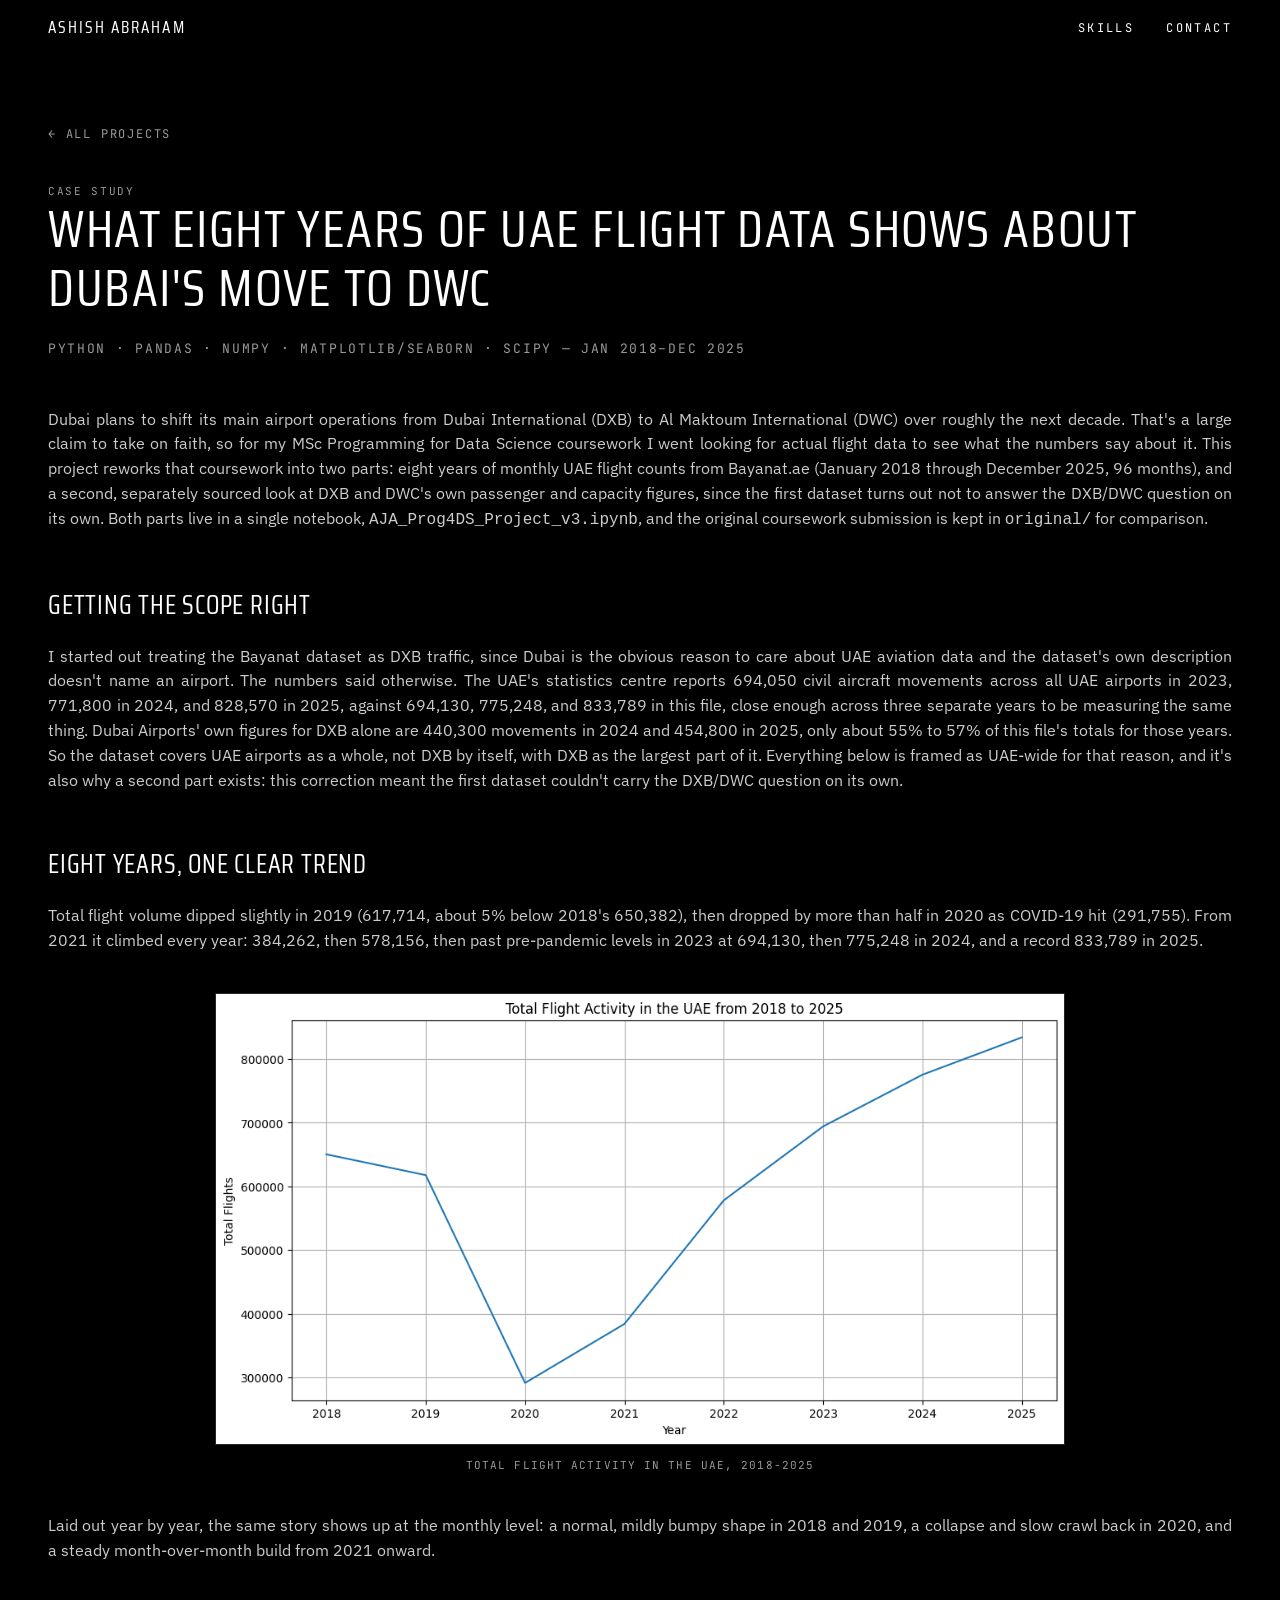
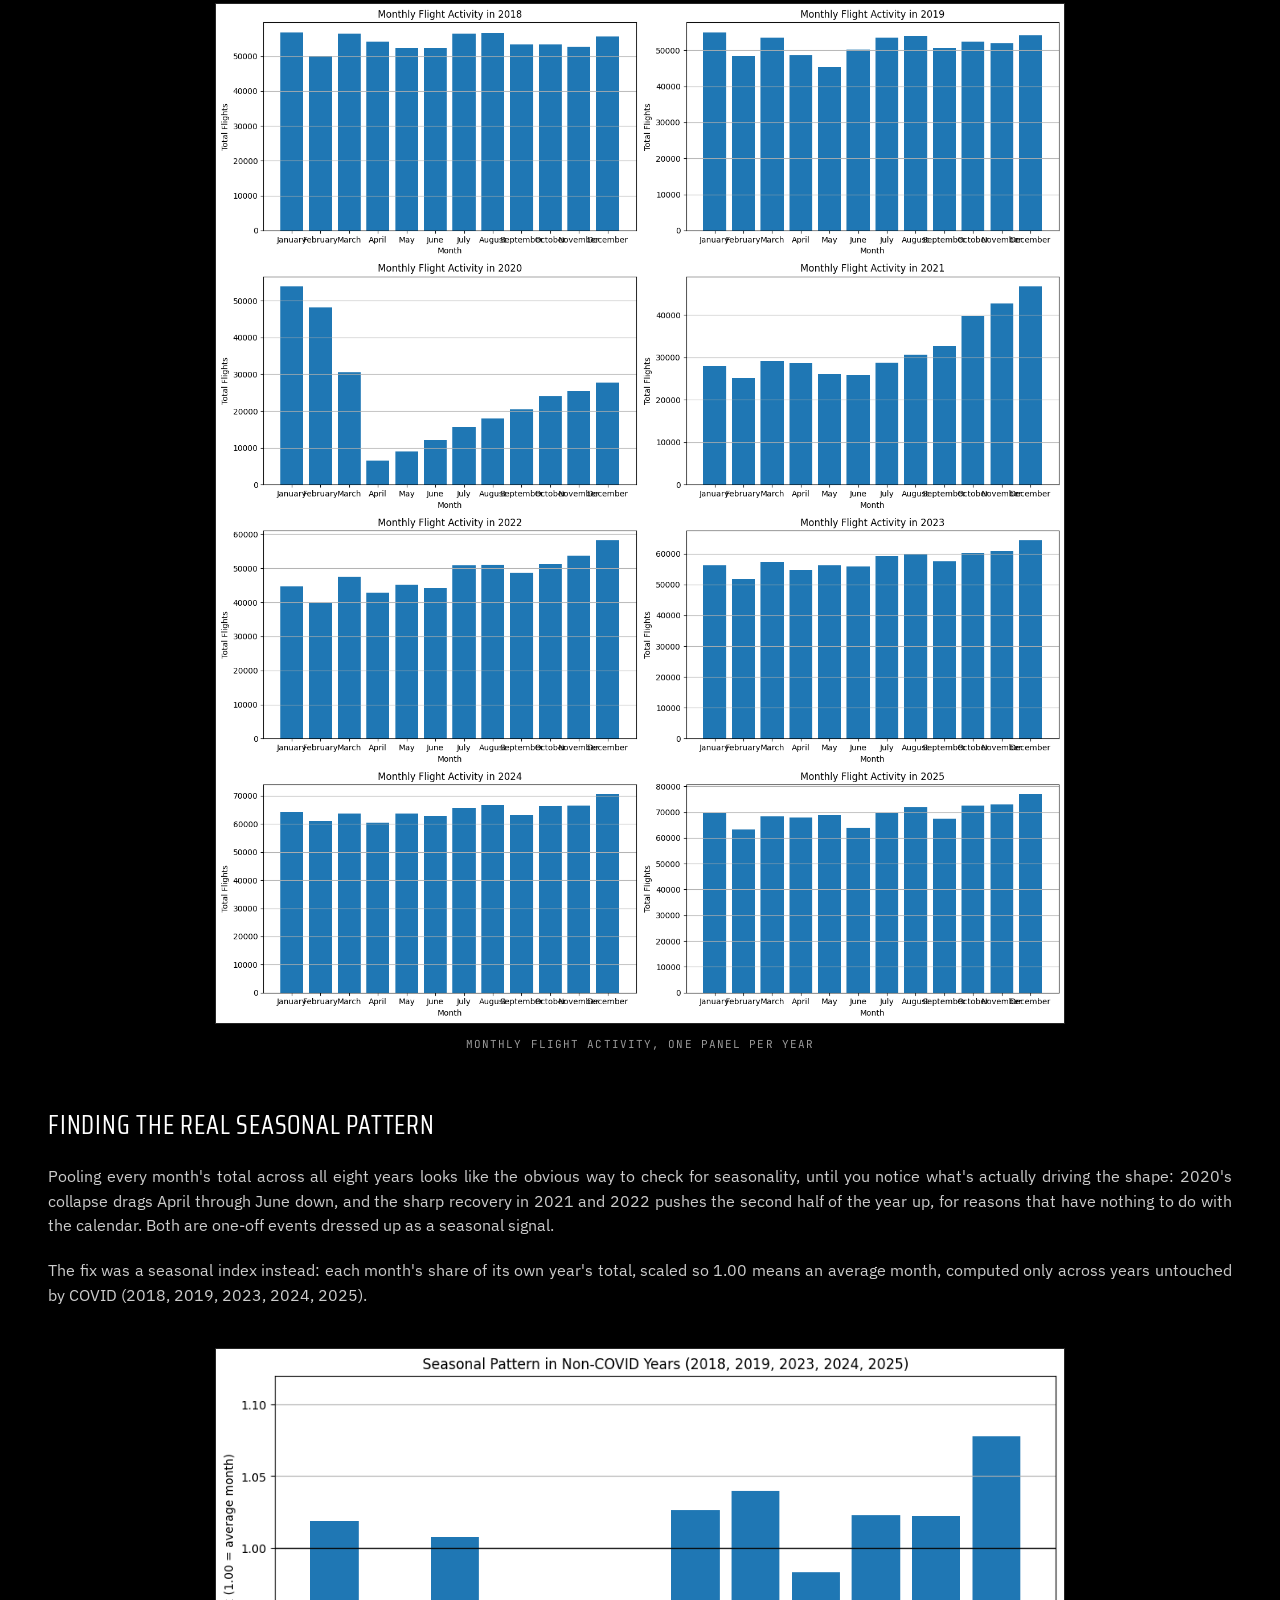
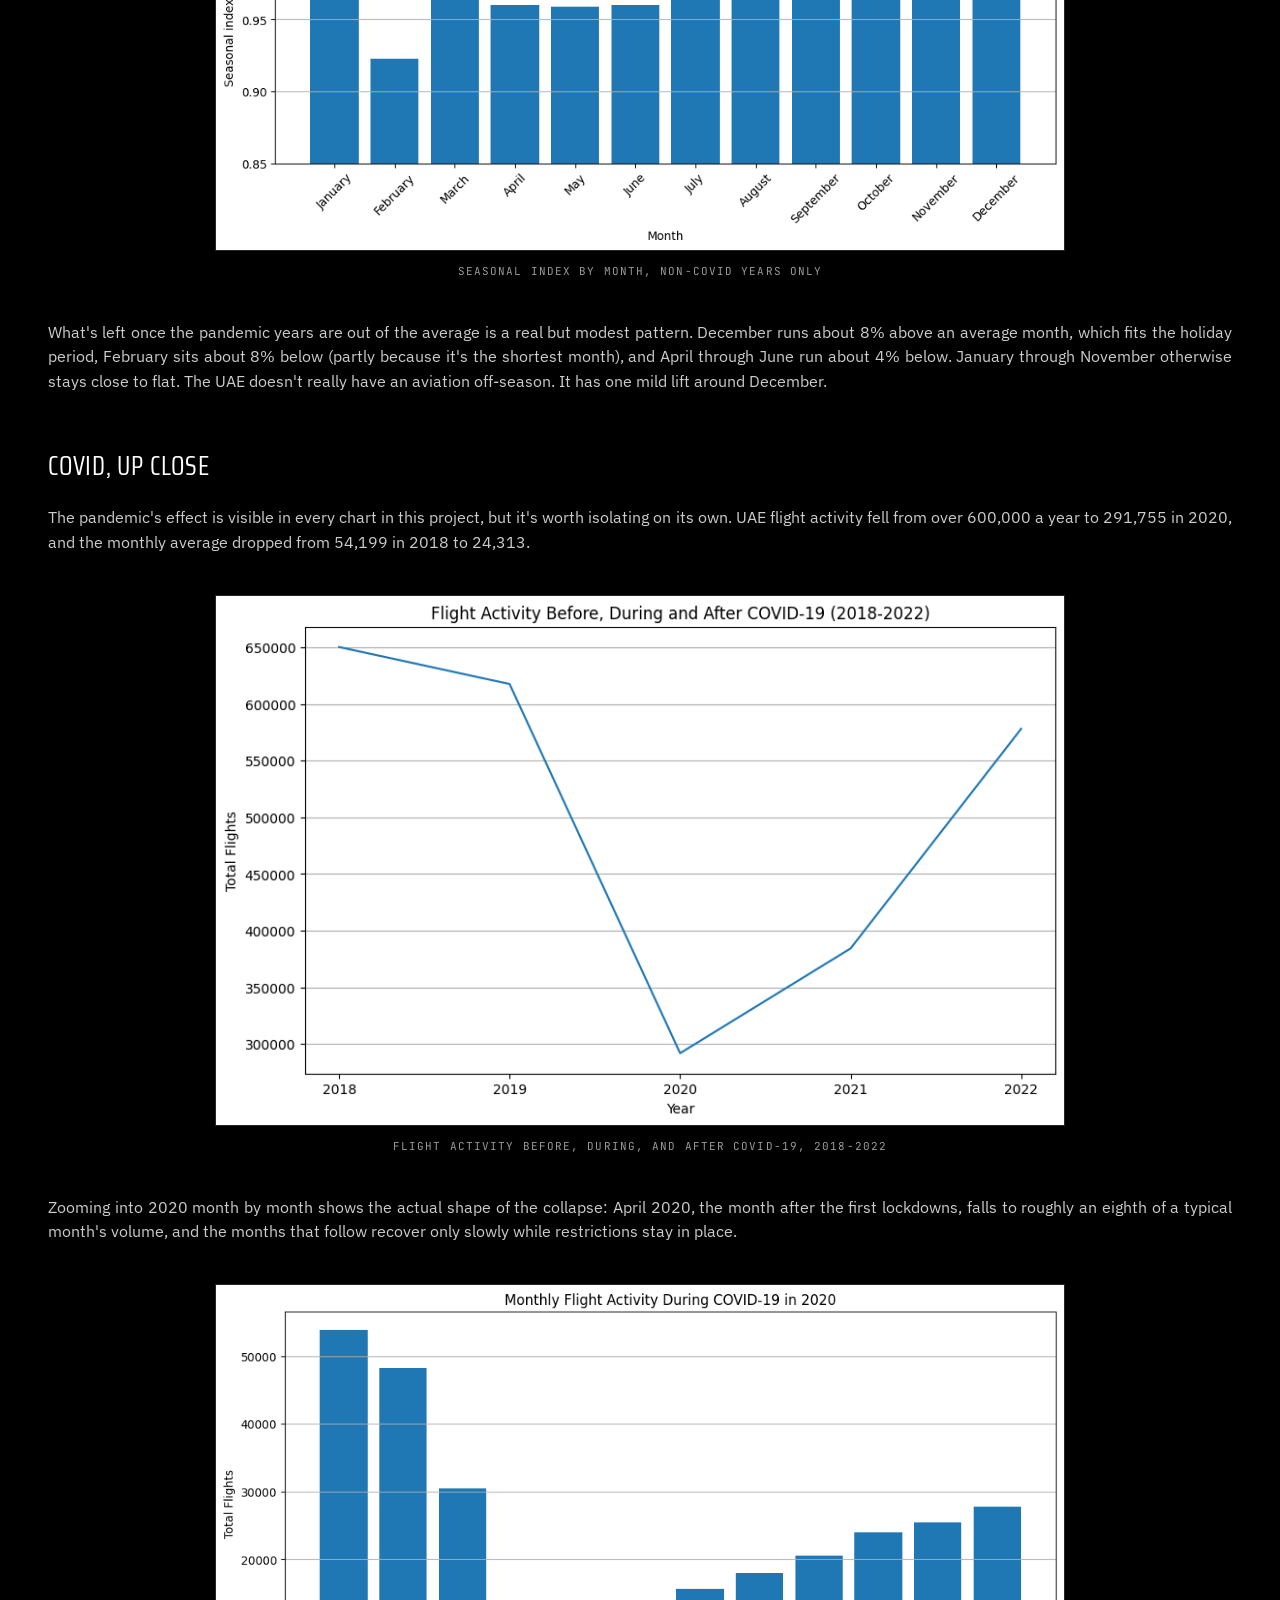
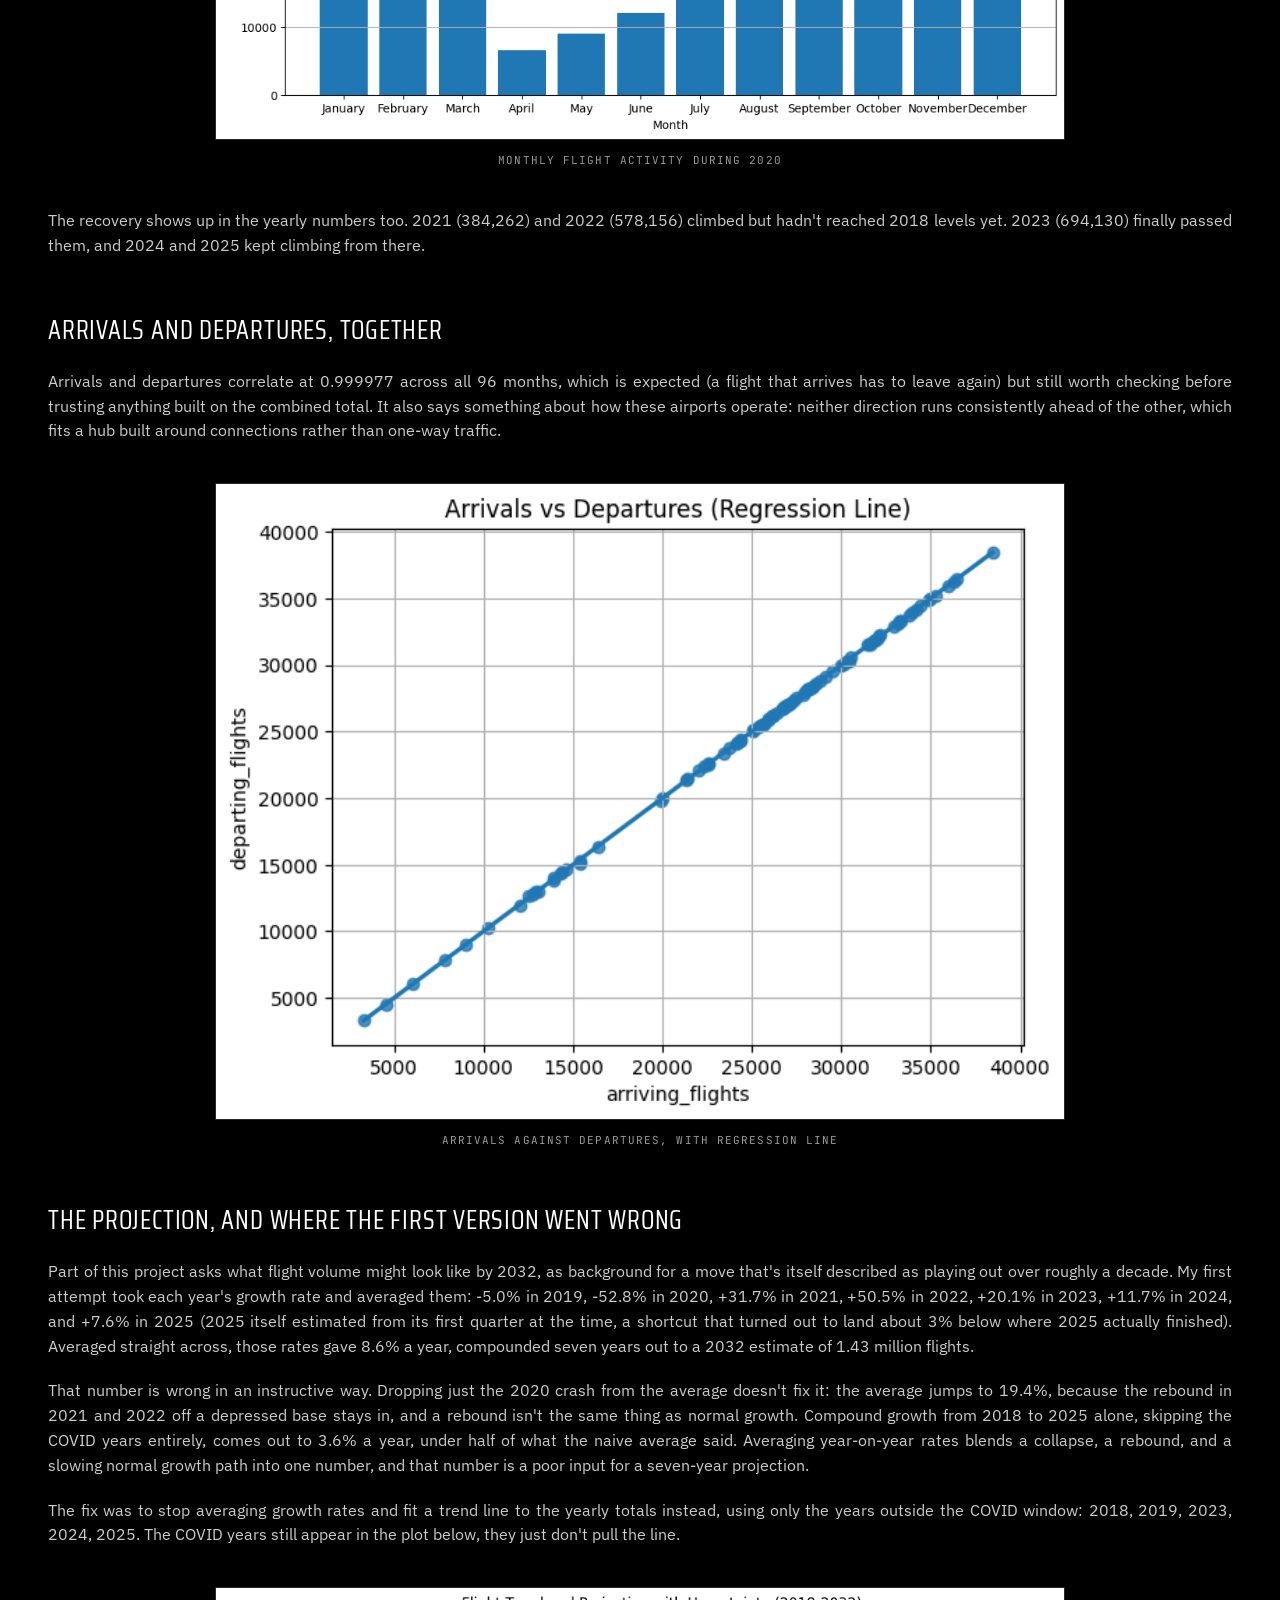
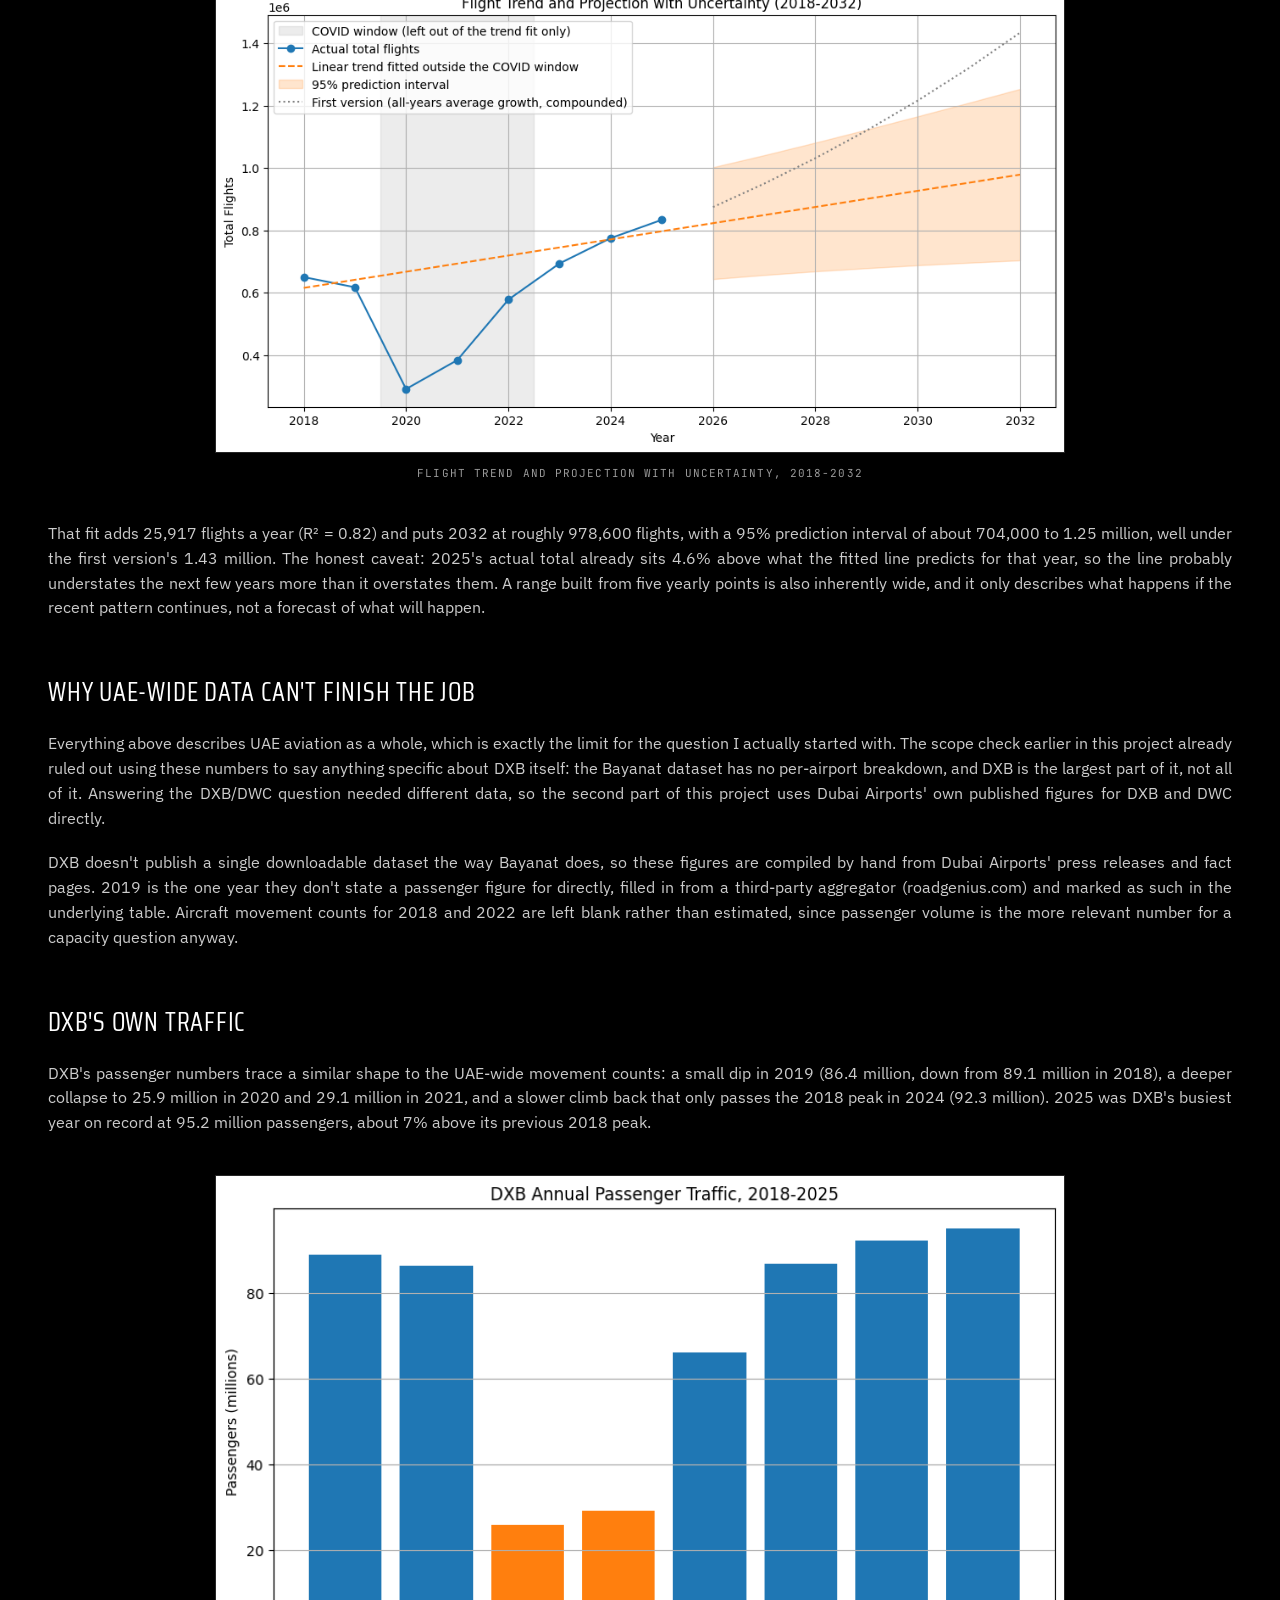
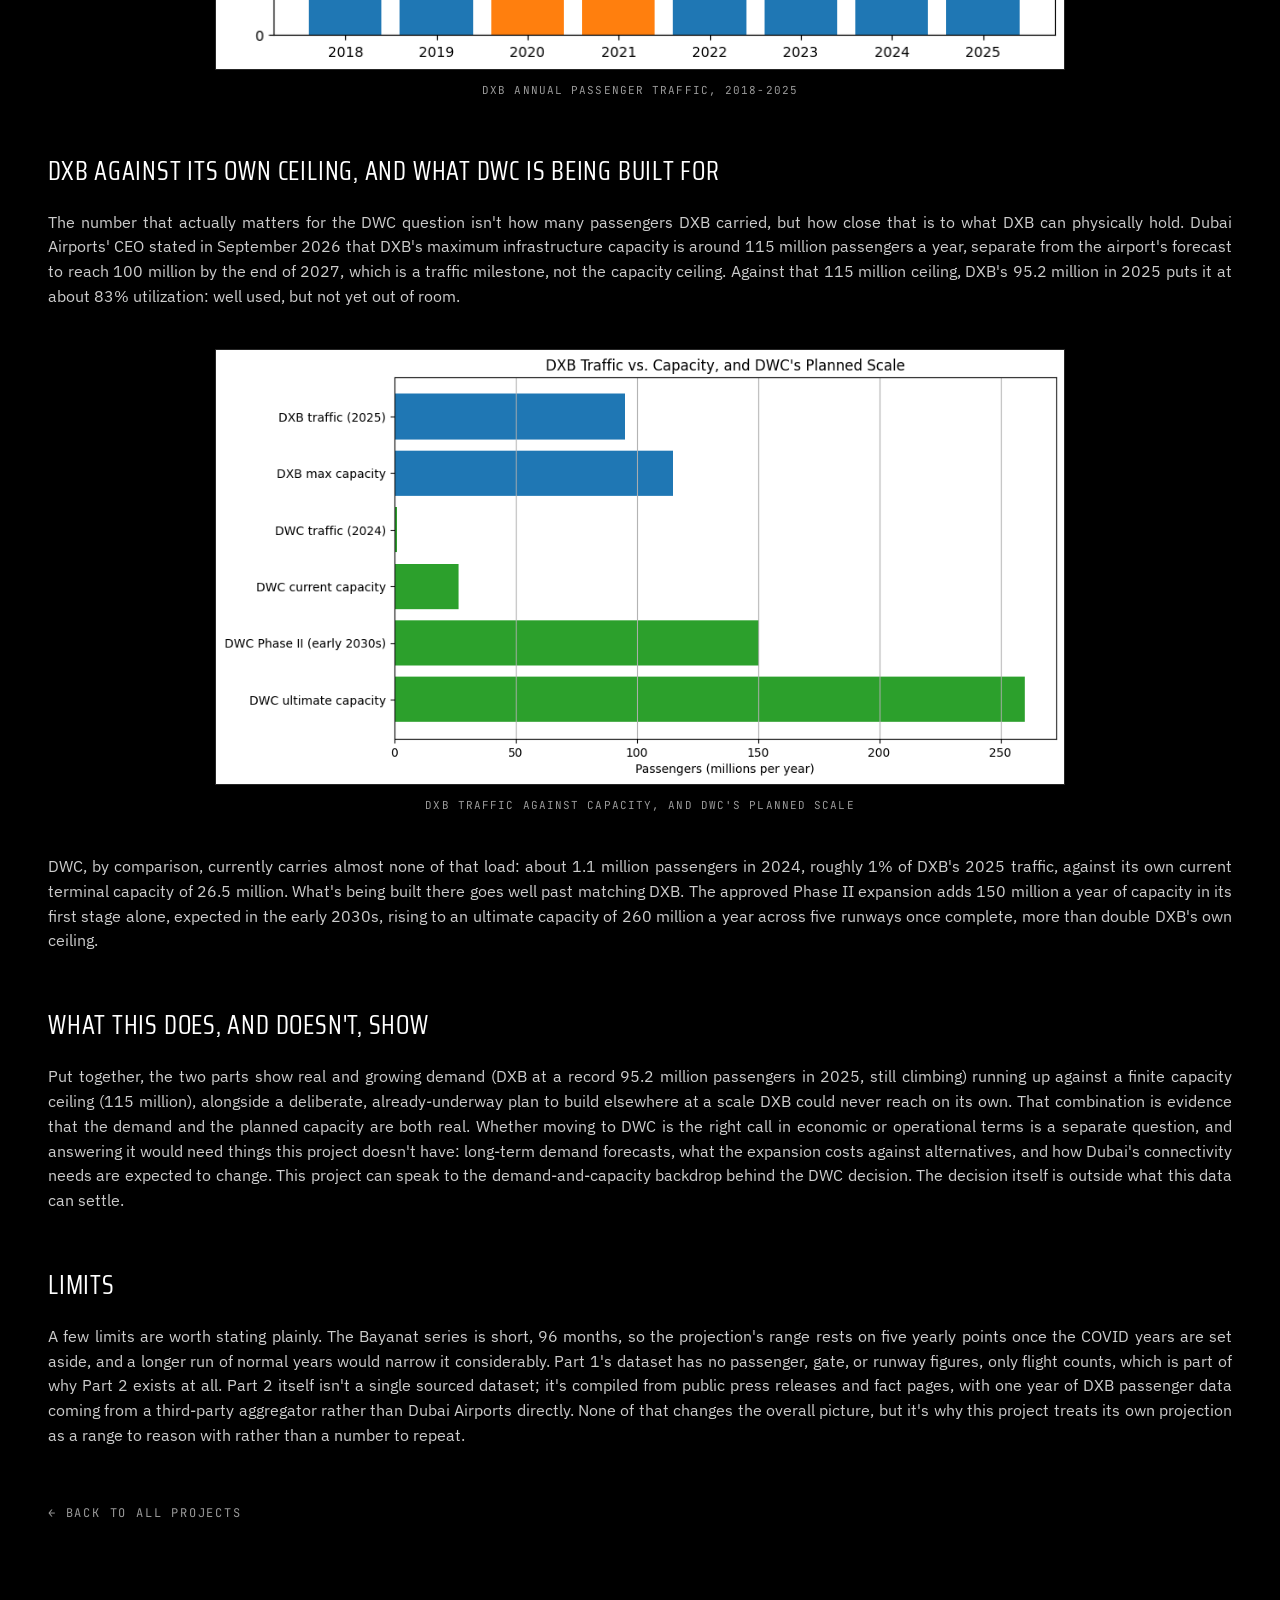
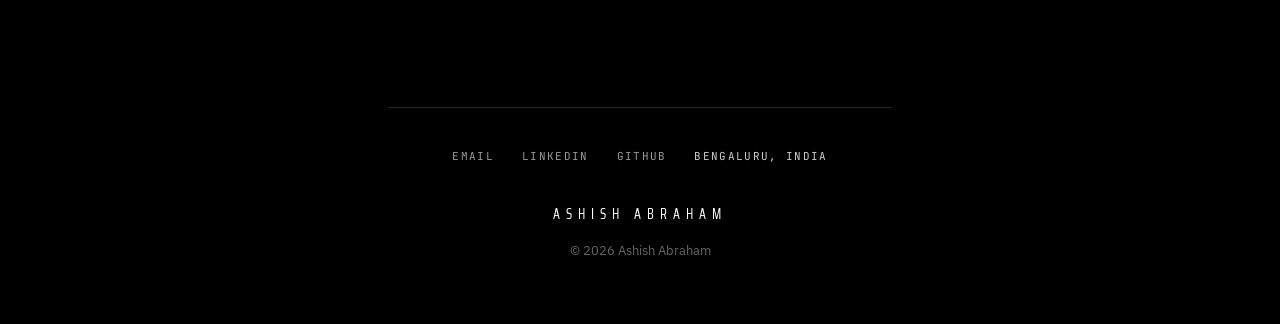
==== commit bb0ce093: "Trim featured project description, remove dashboard screenshot" ====
--- a/dxb-case-study.html
+++ b/dxb-case-study.html
@@ -164,7 +164,7 @@
   <div class="g-wrap">
     <ul class="g-footer-links">
       <li><a href="mailto:ajabraham.642@gmail.com">Email</a></li>
-      <li><a href="https://linkedin.com/in/replace-with-real-handle" target="_blank" rel="noopener">LinkedIn</a></li>
+      <li><a href="https://www.linkedin.com/in/ashish-john-abraham-1352b7222/" target="_blank" rel="noopener">LinkedIn</a></li>
       <li><a href="https://github.com/AJA642" target="_blank" rel="noopener">GitHub</a></li>
       <li>Bengaluru, India</li>
     </ul>
--- a/styles.css
+++ b/styles.css
@@ -296,6 +296,7 @@
 /* Bold in the hero body; the nav's copy of the wordmark stays the regular weight. */
 .g-hero-name { display: block; margin-bottom: 1rem; font-weight: 700; }
 #featured > .g-wrap > .g-caption-link { display: block; margin-bottom: 0.75rem; }
+#featured > .g-wrap > .g-card-meta { display: block; margin-bottom: 2rem; }
 
 .g-hero-caption {
   margin-top: 1.75rem;
@@ -353,6 +354,16 @@
   background: var(--surface-elevated);
   border: 1px solid var(--hairline-strong);
 }
+/* bleeds an image to the card's own edges, ahead of the stat row.
+   Aspect ratio matches the source image's own crop (pre-letterboxed
+   at 1536×692) so object-fit: cover never re-crops into its subject. */
+.g-highlight-media {
+  margin: -1.75rem -1.75rem 1.75rem;
+  aspect-ratio: 1536 / 692;
+  overflow: hidden;
+  background: var(--surface-soft);
+}
+.g-highlight-media img { width: 100%; height: 100%; object-fit: cover; display: block; }
 /* as the right-hand column of a split grid (featured project), it should
    start flush with the description rather than carry its stacked margin */
 .g-feature-grid > .g-highlight-card { margin-top: 0; }
@@ -377,6 +388,13 @@
   font-weight: 400;
 }
 
+/* g-feature-photo — plain image, no card surface/stats, used when the
+   featured project's stats are folded into the description instead.
+   No forced aspect-ratio/cover crop here — the image renders at its
+   own natural proportions, in full, at the column's width. */
+.g-feature-photo { display: block; background: var(--surface-soft); }
+.g-feature-photo img { width: 100%; height: auto; display: block; }
+
 /* ---------------------------------------------------------------
    Section rhythm — 120px, the whitespace IS the brand
 --------------------------------------------------------------- */
@@ -466,11 +484,27 @@
   text-transform: uppercase;
   color: var(--ink);
   max-width: 34ch;
-  margin-bottom: 2rem;
-}
-
-.g-feature-copy p { color: var(--body); text-align: justify; }
-.g-feature-copy p + p { margin-top: 1rem; }
+  margin-bottom: 0.6rem;
+}
+
+.g-feature-subtitle {
+  display: block;
+  margin-top: 0.4em;
+  font-family: var(--font-text);
+  font-size: 1rem;
+  font-weight: 400;
+  letter-spacing: normal;
+  text-transform: none;
+  color: var(--muted);
+}
+
+.g-feature-title-link { display: block; text-decoration: none; color: inherit; }
+.g-feature-title-link:hover .g-feature-title-text { text-decoration: underline; text-underline-offset: 0.3em; }
+
+.g-feature-copy > .g-card-meta { display: block; margin-bottom: 1.5rem; }
+
+.g-feature-copy p.g-body { color: var(--body); text-align: justify; }
+.g-feature-copy p.g-body + p.g-body { margin-top: 1rem; }
 
 .g-feature-actions {
   display: flex;
@@ -494,24 +528,41 @@
 --------------------------------------------------------------- */
 .g-cards-grid {
   display: grid;
-  grid-template-columns: repeat(2, 1fr);
+  grid-template-columns: repeat(3, 1fr);
   gap: 2.5rem;
 }
 
-/* When only one project card remains, keep it at its normal column
-   width and centered instead of stretching it full-width or leaving
-   an empty half-row beside it. */
+/* When fewer than 3 project cards are present, keep them at their
+   normal column width and centered instead of stretching full-width
+   or leaving an empty gap beside them. */
 .g-cards-grid:has(> .g-card:only-child) {
-  grid-template-columns: minmax(0, calc(50% - 1.25rem));
+  grid-template-columns: minmax(0, calc(33.333% - 1.667rem));
   justify-content: center;
 }
 
-.g-card { display: flex; flex-direction: column; gap: 0.6rem; }
+.g-cards-grid:has(> .g-card:nth-child(2):last-child) {
+  grid-template-columns: repeat(2, minmax(0, calc(33.333% - 1.667rem)));
+  justify-content: center;
+}
+
+.g-card {
+  display: flex;
+  flex-direction: column;
+  gap: 0.6rem;
+  padding: 1rem;
+  margin: -1rem;
+  border-radius: 6px;
+  transition: background-color 0.2s ease;
+}
+.g-card:hover { background-color: var(--surface-elevated); }
 
 .g-card-media { aspect-ratio: 16 / 9; background: var(--surface-soft); overflow: hidden; }
 .g-card-media img { width: 100%; height: 100%; object-fit: cover; }
 .g-card-media--placeholder { display: flex; align-items: flex-start; padding: 1rem; }
 
+.g-card-title-link { display: block; text-decoration: none; color: inherit; }
+.g-card-title-link:hover .g-card-title { text-decoration: underline; text-underline-offset: 0.25em; }
+
 .g-card-title {
   margin-top: 0.75rem;
   font-family: var(--font-display);
@@ -541,6 +592,8 @@
   display: flex;
   flex-direction: column;
   gap: 0.2rem;
+  margin-top: auto;
+  padding-top: 0.6rem;
   font-family: var(--font-mono);
   font-size: 0.6875rem;
   letter-spacing: 0.08em;
@@ -667,7 +720,7 @@
 
 .g-case-body p {
   font-family: var(--font-text);
-  font-size: 1.2rem;
+  font-size: 1rem;
   line-height: 1.55;
   color: var(--body);
   text-align: justify;
@@ -715,4 +768,46 @@
   .g-hero-actions .g-btn, .g-feature-actions .g-btn { width: 100%; }
   .g-spec-row { flex-wrap: wrap; gap: 1.5rem; }
   .g-skill-row { flex-direction: column; gap: 0.5rem; }
-}
+
+  /* Tighter vertical rhythm — 120px section padding reads as dead
+     space once the viewport itself is only ~850px tall. */
+  :root { --section: 64px; }
+
+  /* Justified text produces uneven word-gaps once the line is only
+     a few words wide; ragged-right reads better on a phone column. */
+  #about .g-body,
+  .g-feature-copy p,
+  .g-case-body p {
+    text-align: left;
+  }
+
+  /* Hero — bring the name/title up near the top instead of a large
+     empty band above it; the scroll cue still anchors to the bottom
+     of the (still full-height) hero. */
+  .g-hero {
+    align-items: flex-start;
+    padding-top: 96px;
+    padding-bottom: 40px;
+  }
+  .g-hero > .g-wrap { margin-top: 0; }
+  .g-hero-actions { margin-top: 2rem; }
+
+  /* Case-study article — trim the whitespace between figures/subheads
+     to match the tighter phone rhythm. */
+  .g-case-page { padding-top: 40px; }
+  .g-case-back { margin-bottom: 1.75rem; }
+  .g-case-meta { margin-bottom: 2rem; }
+  .g-case-subhead { margin-top: 2.5rem; margin-bottom: 1rem; }
+  .g-case-figure { margin: 1.75rem auto; }
+
+  /* Highlight card and cards grid — less padding, tighter gap so more
+     of each card is visible per scroll. */
+  .g-highlight-card { padding: 1.25rem; margin-top: 2rem; }
+  .g-highlight-media { margin: -1.25rem -1.25rem 1.25rem; }
+  .g-cards-grid { gap: 3rem; }
+  .g-card-title { font-size: 1.3rem; }
+
+  /* About/education side column already stacks under the bio at this
+     width — tighten the gap above it to match the rest of the page. */
+  .g-about-side { margin-top: 0.5rem; gap: 1.5rem; }
+}
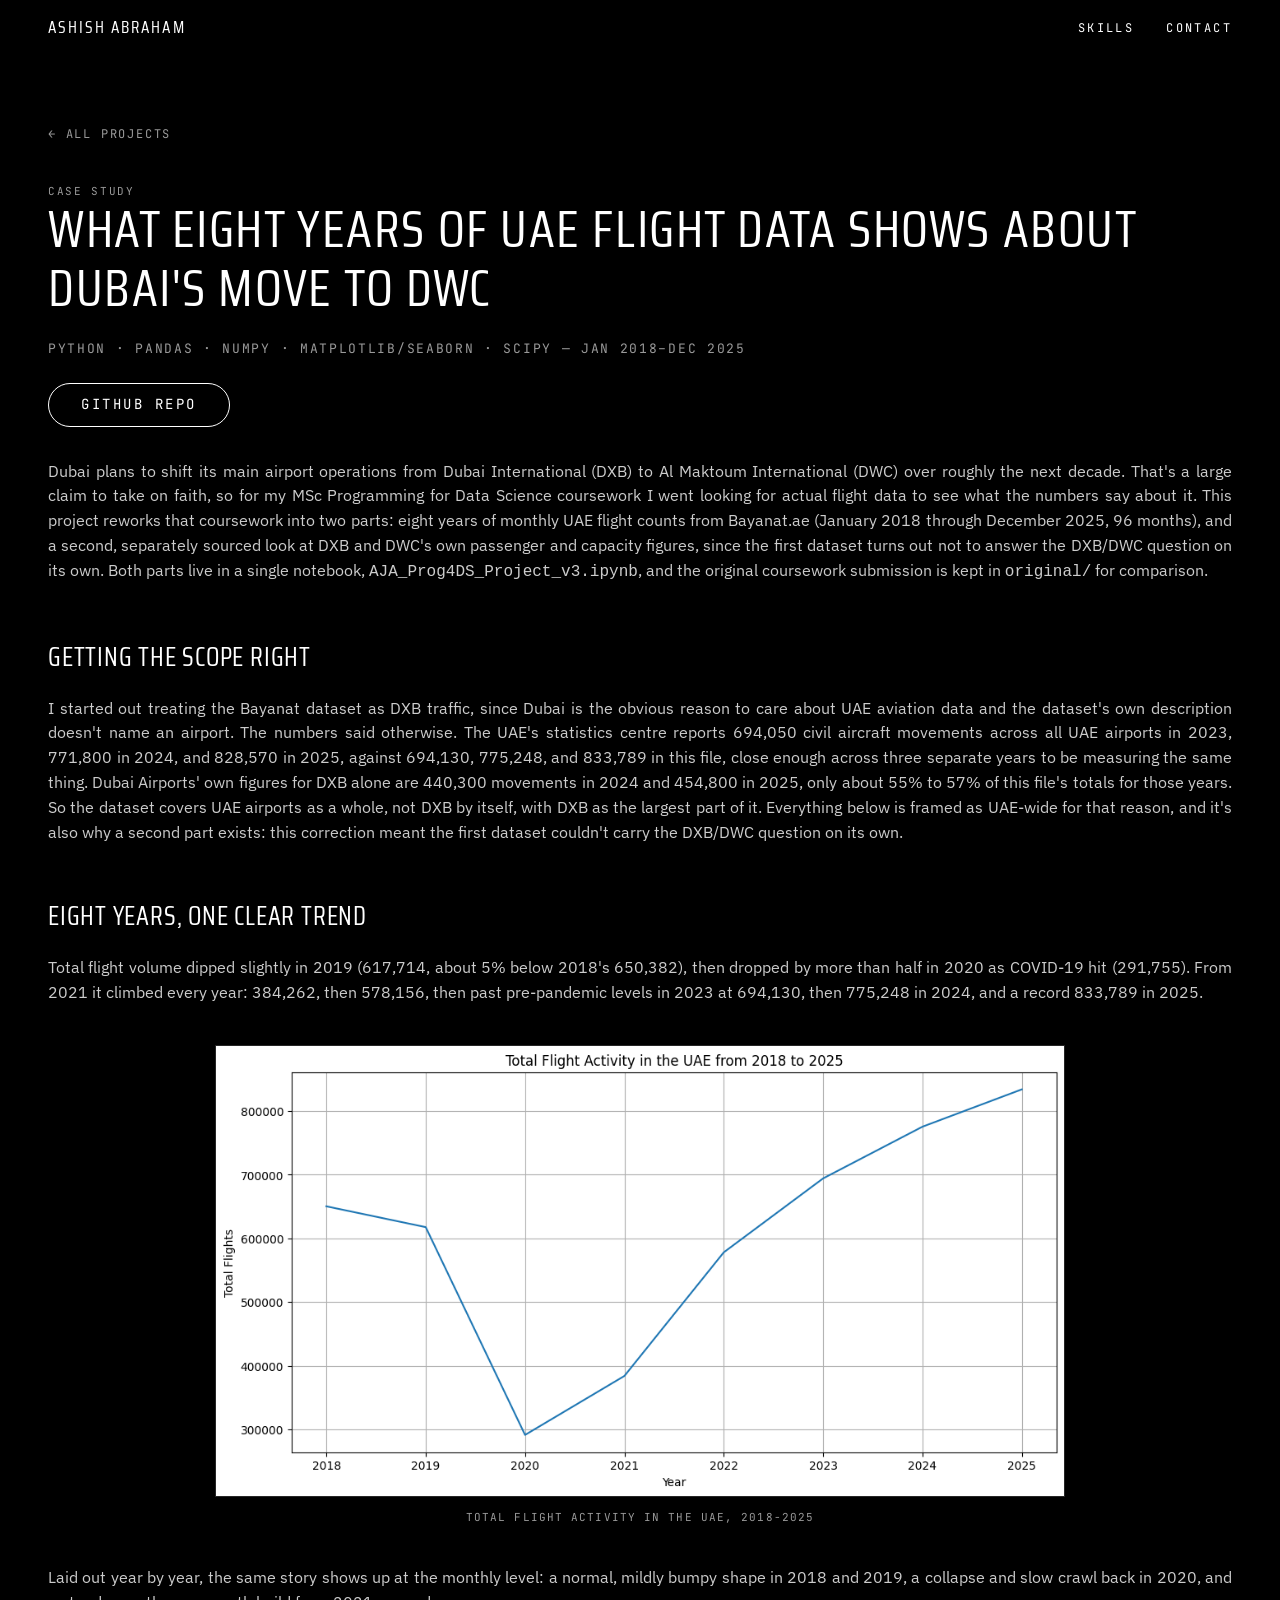
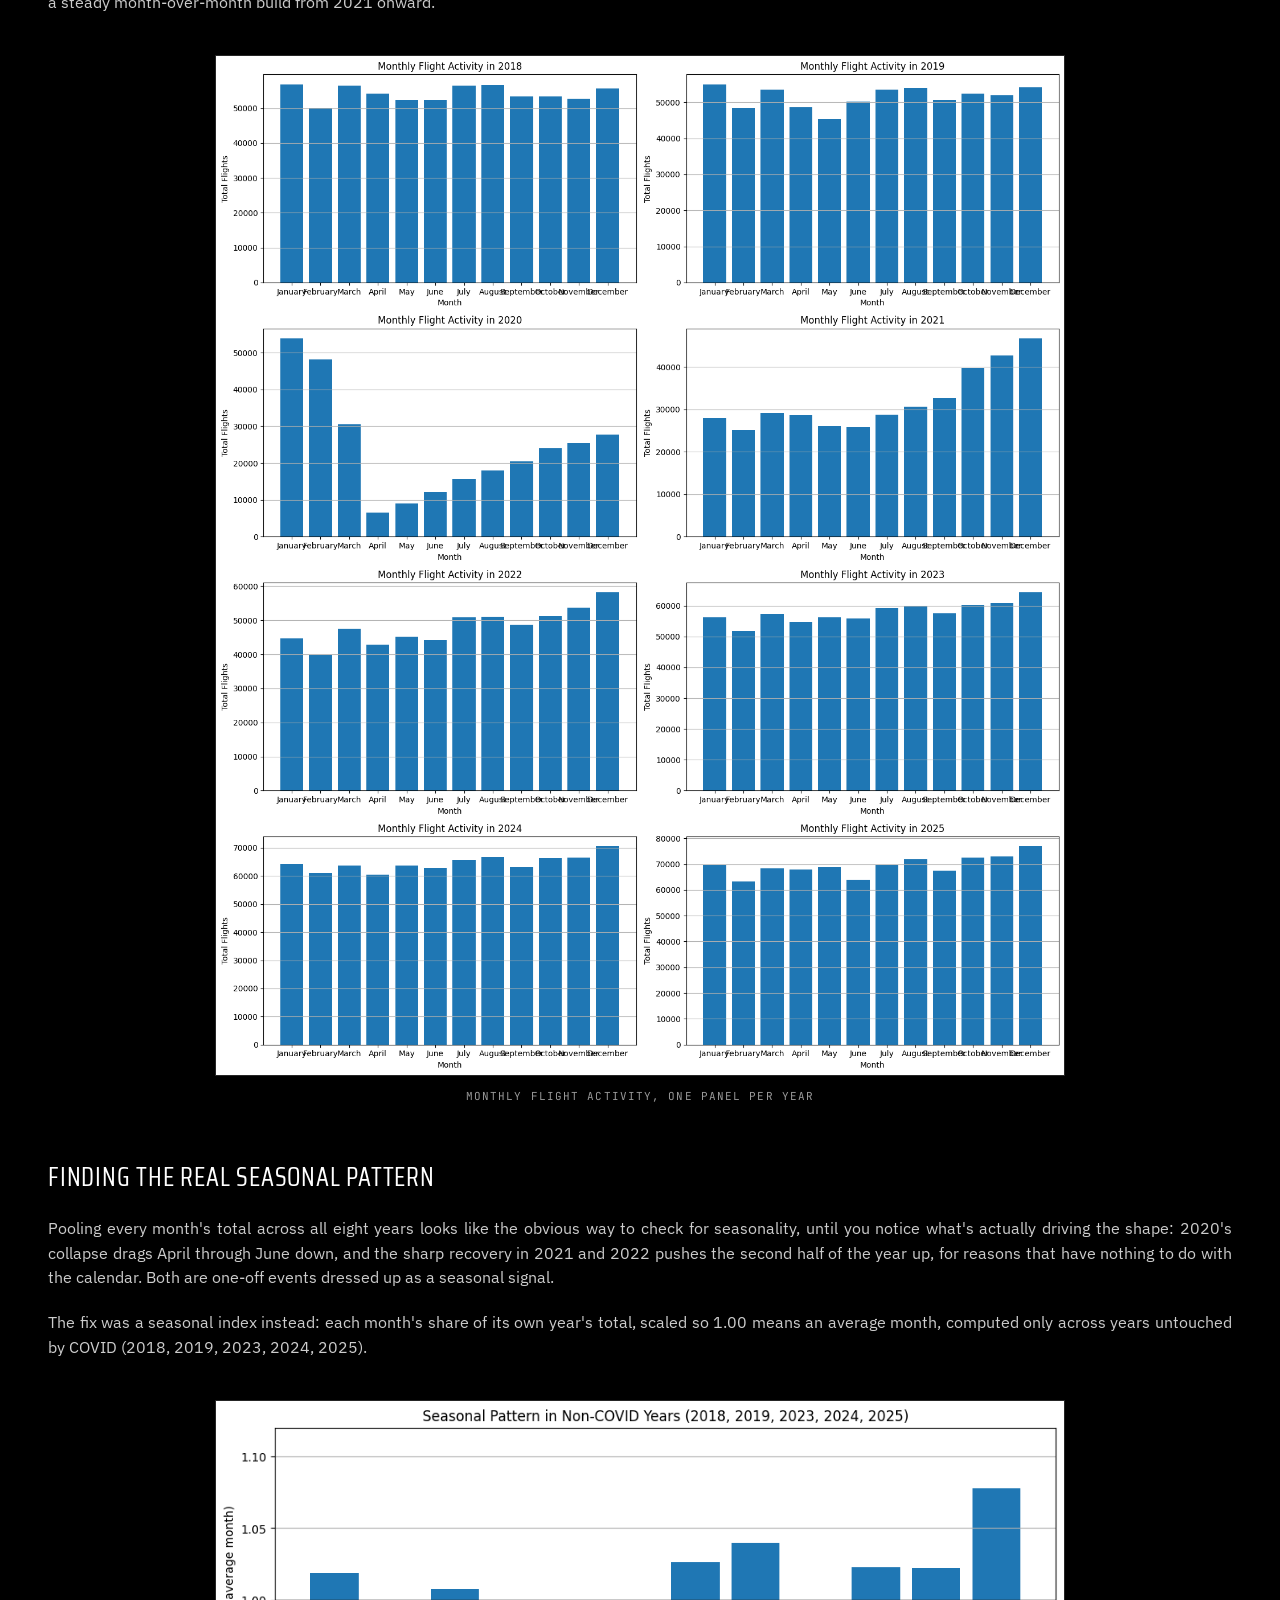
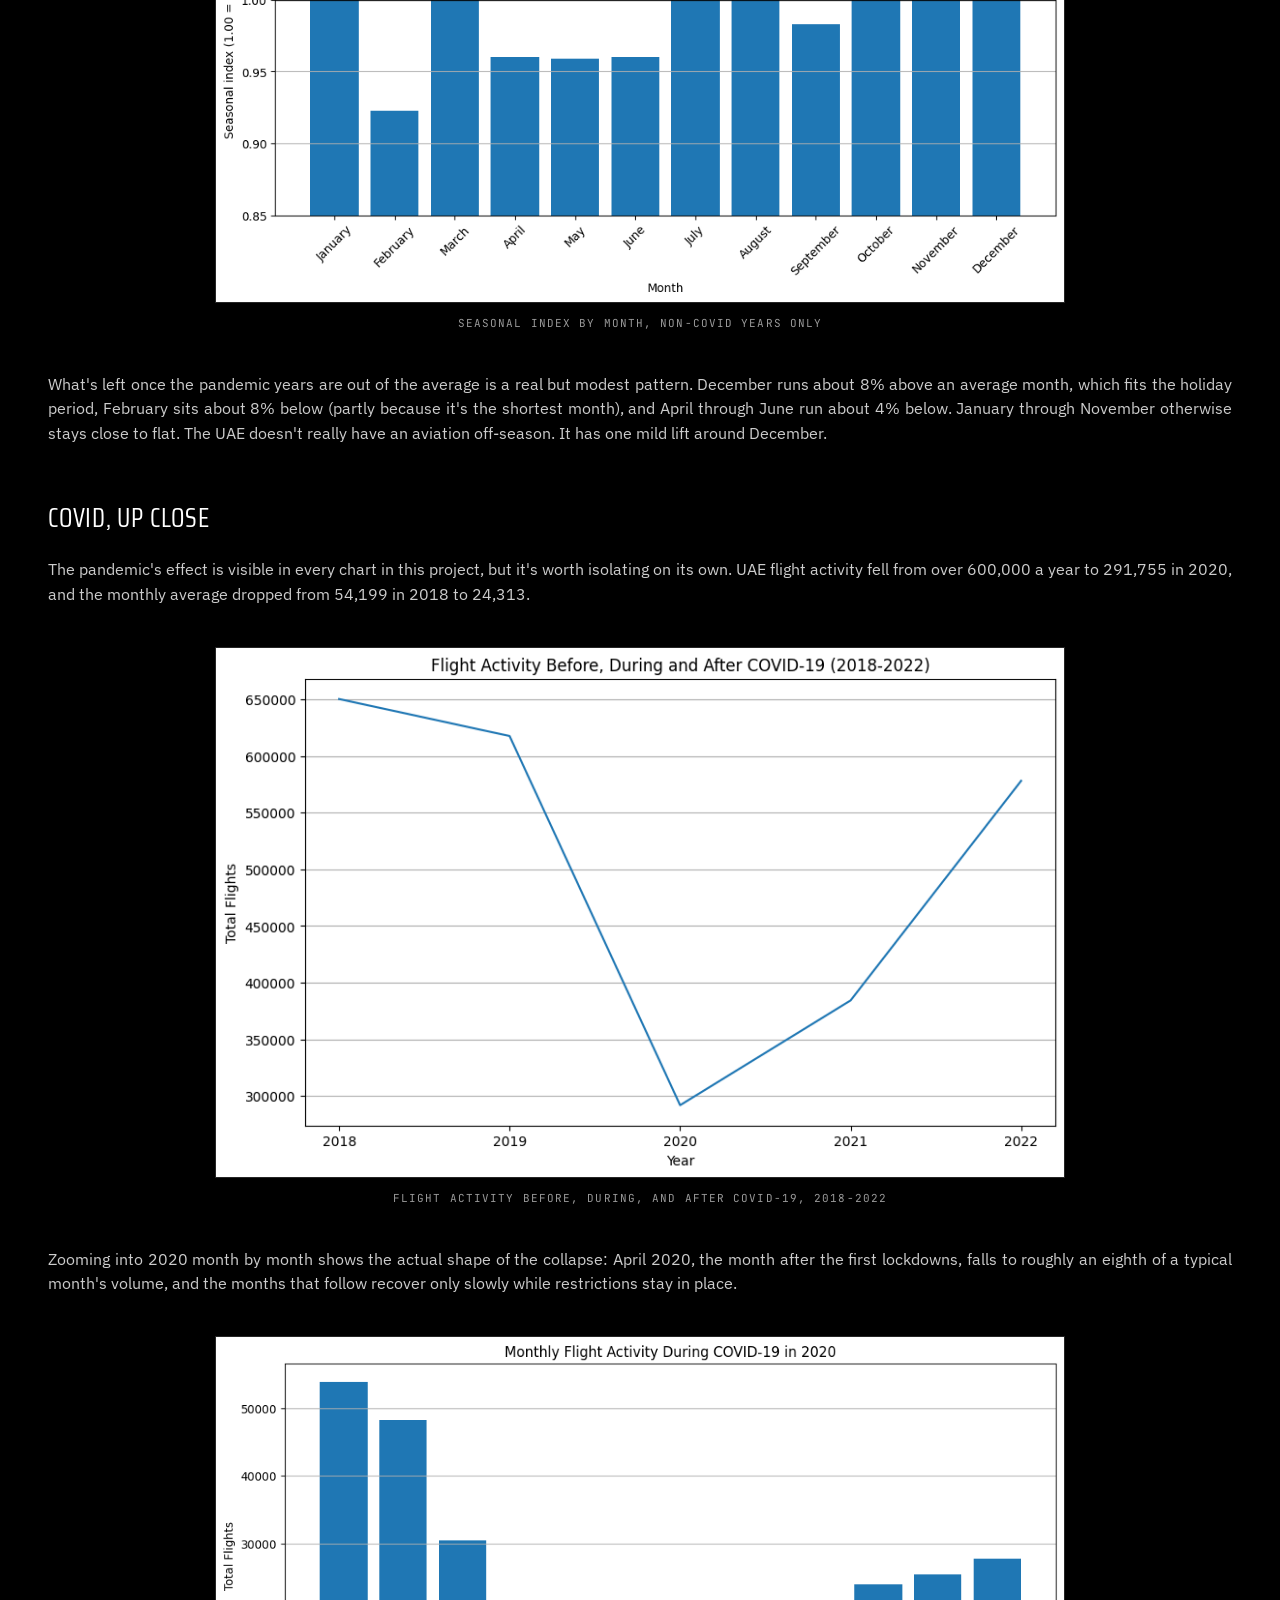
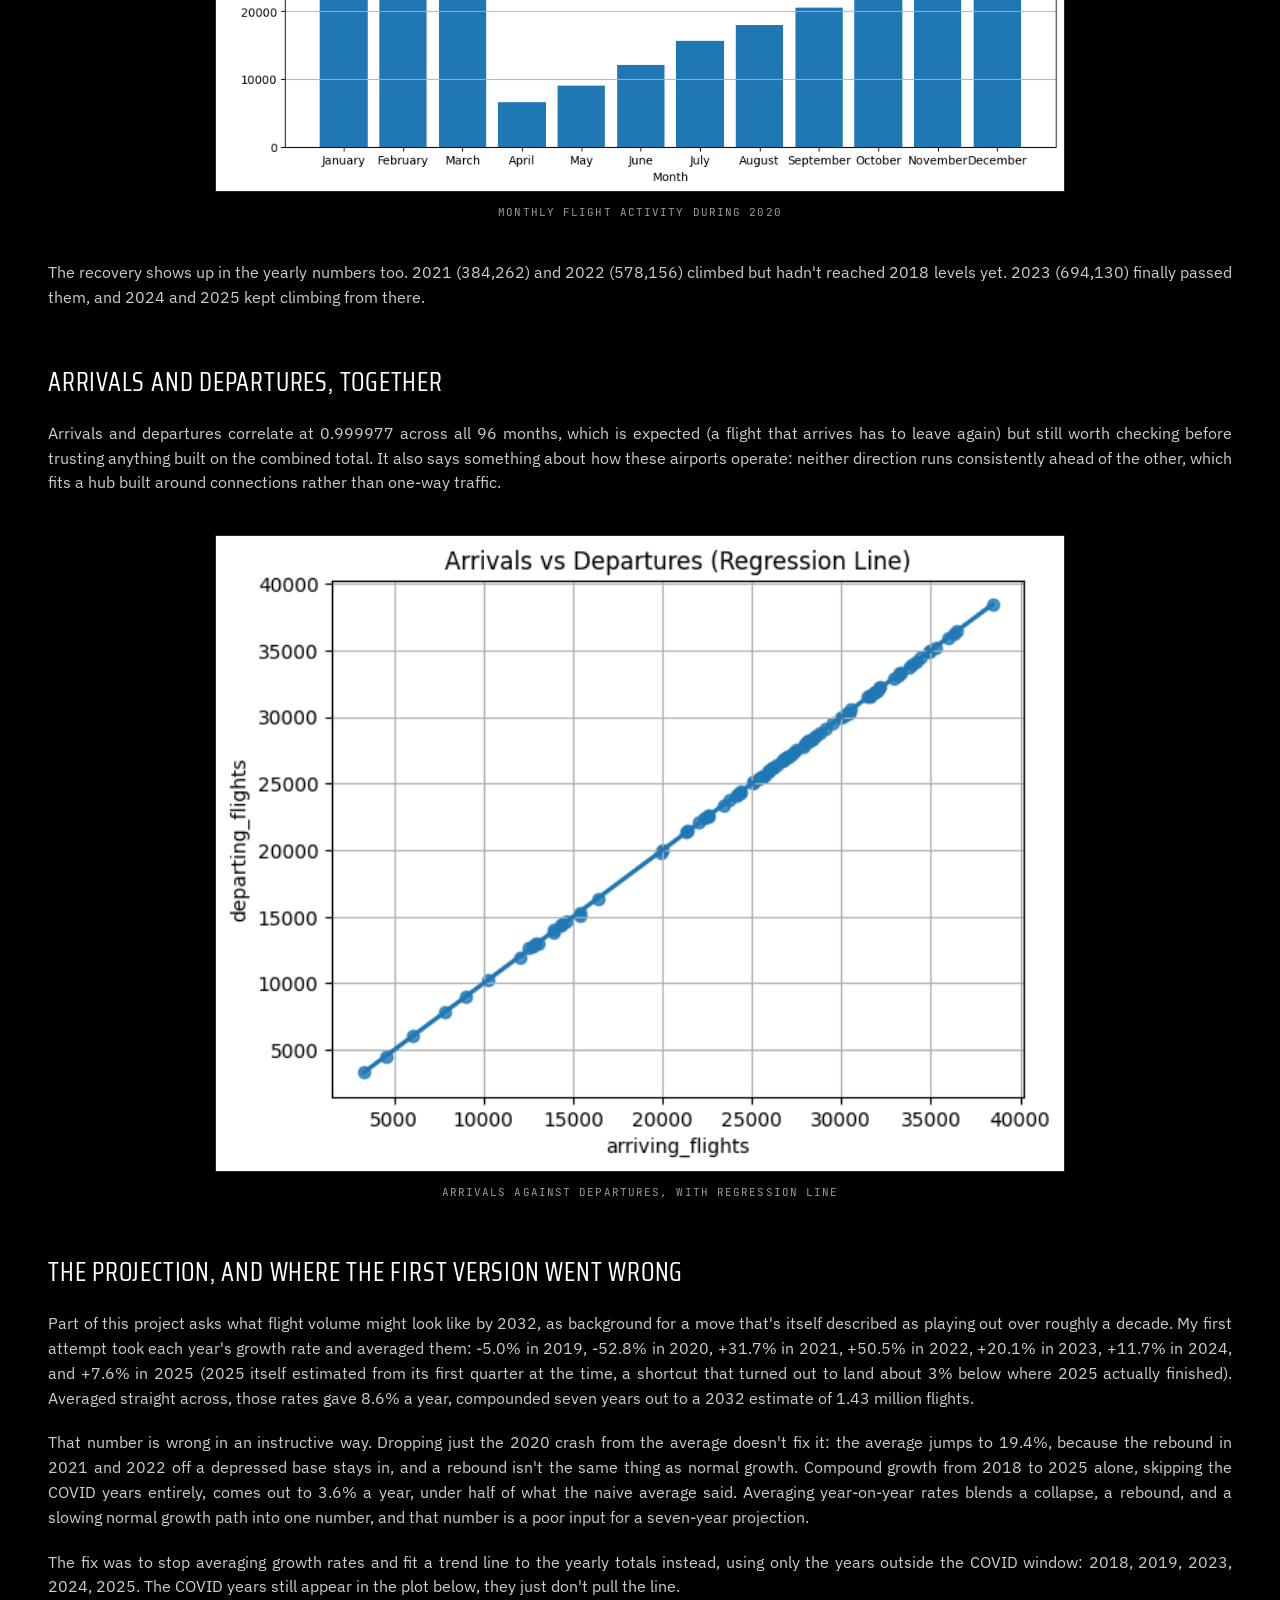
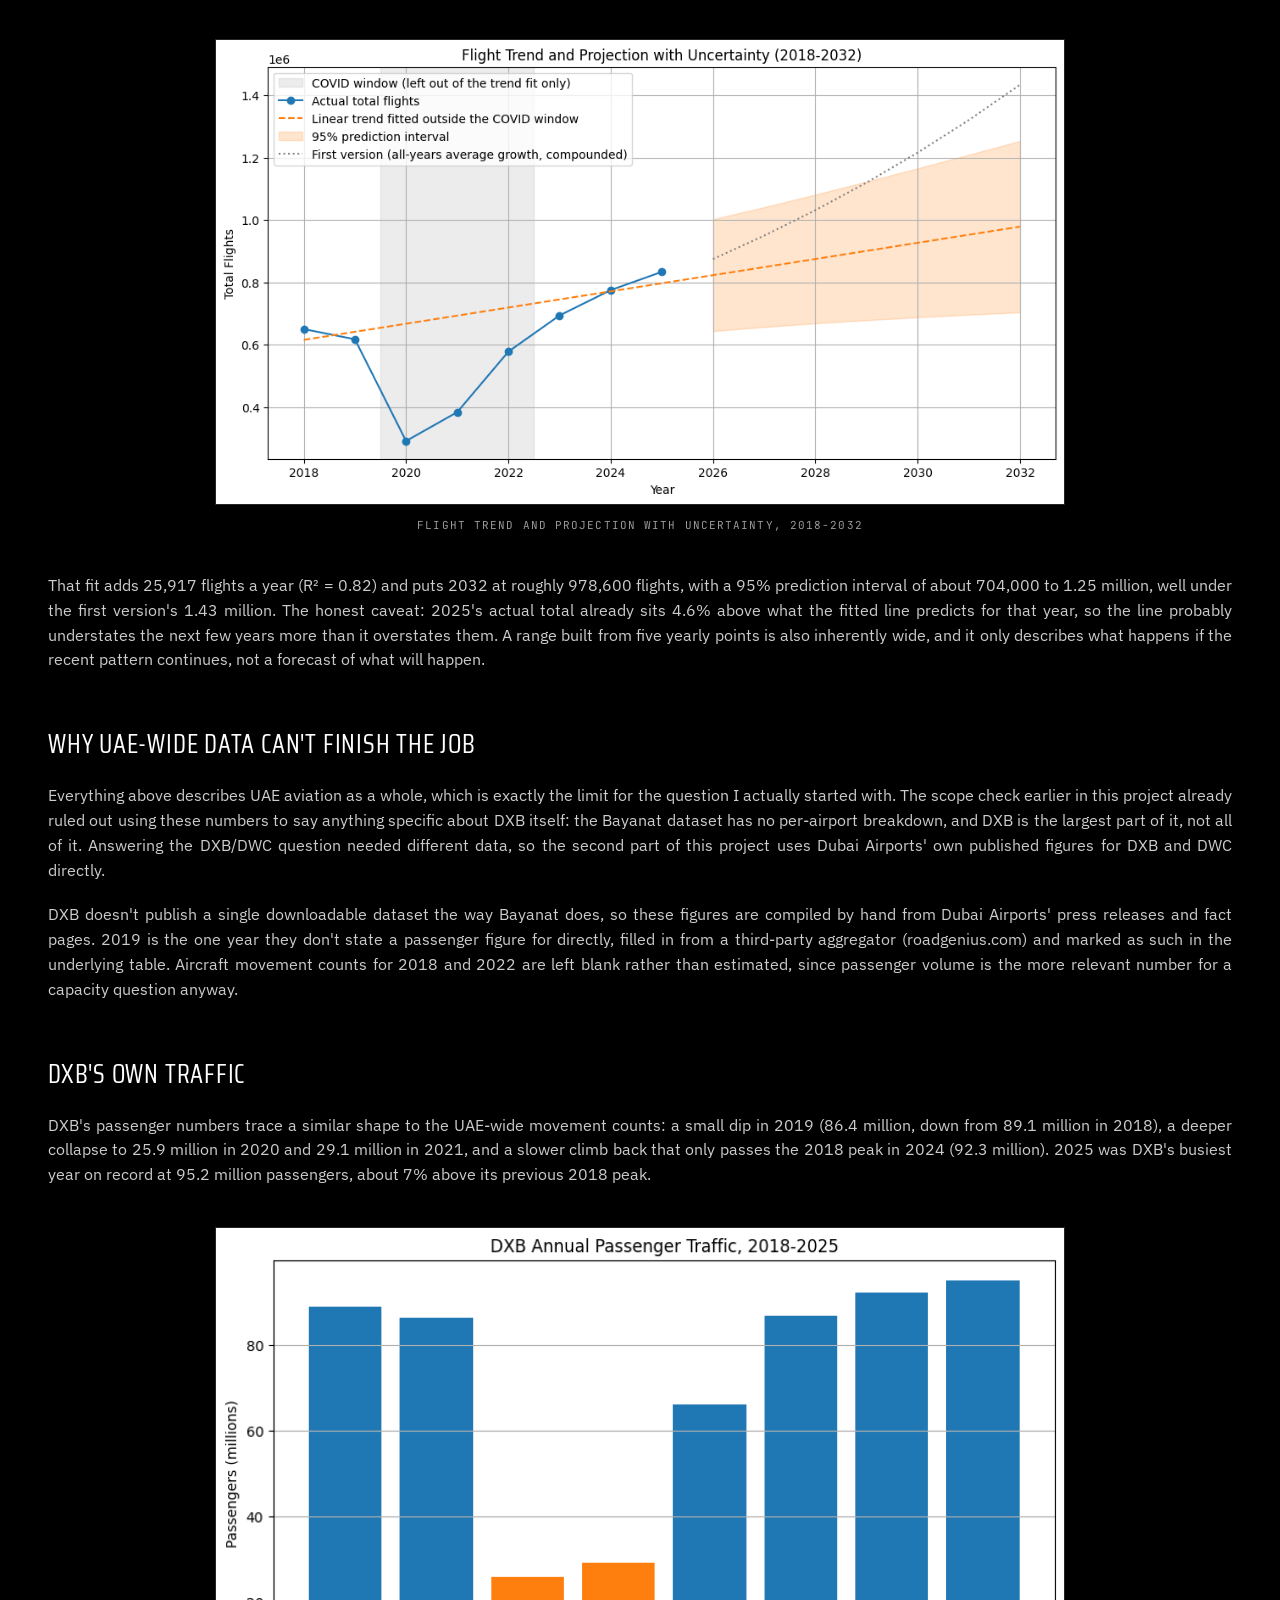
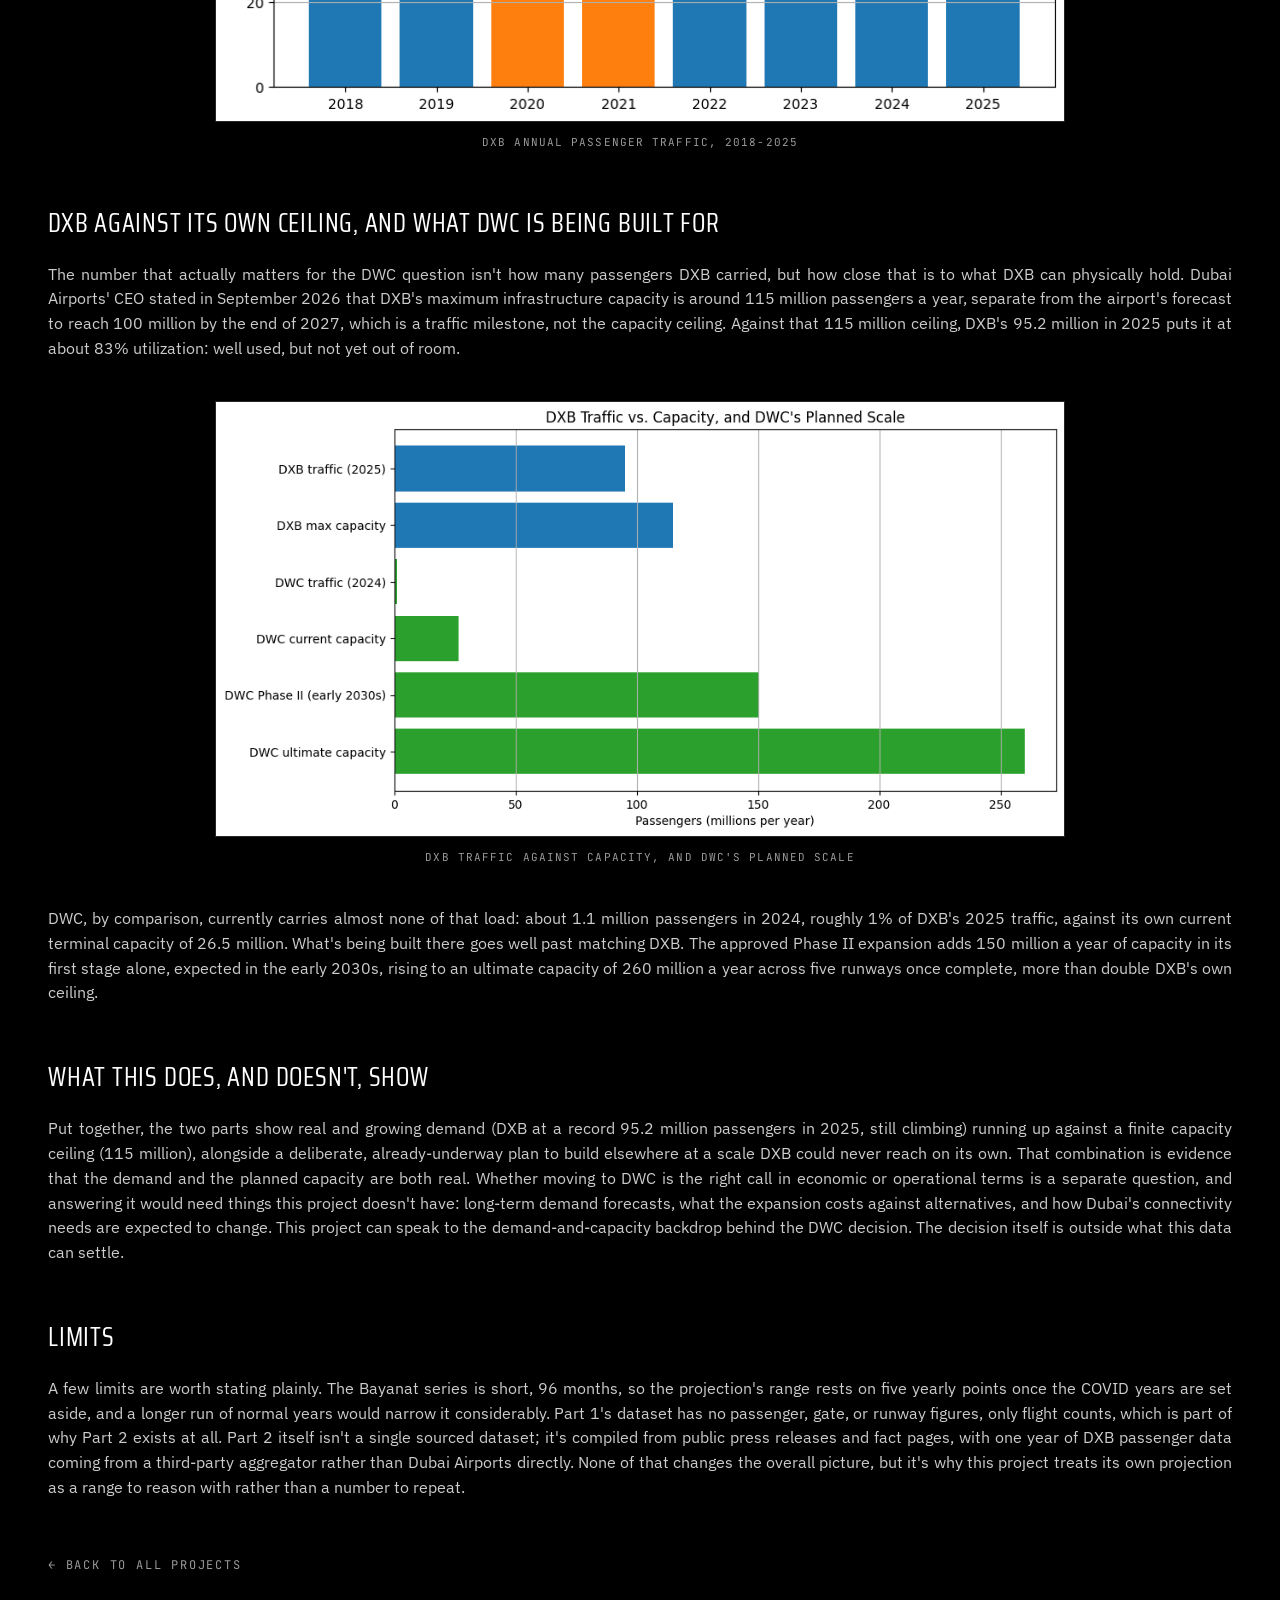
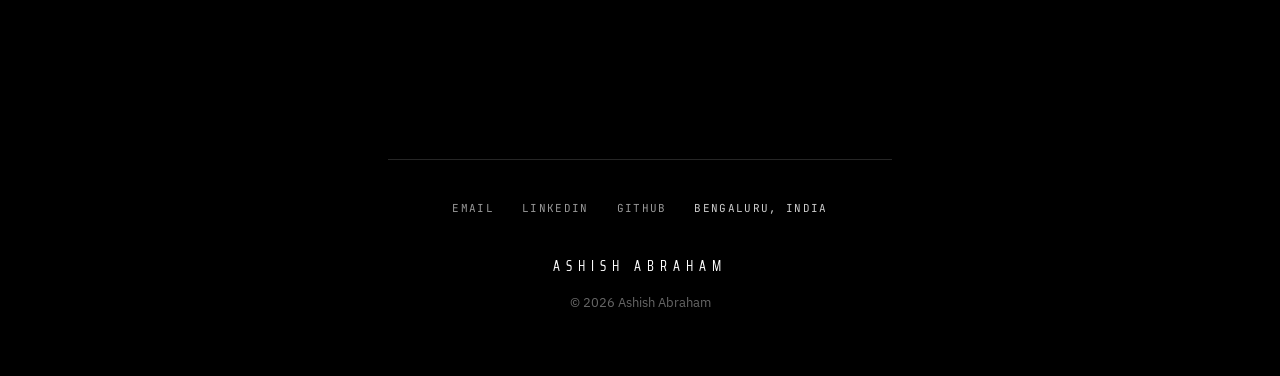
==== commit d80d547f: "Fix factual errors in F1 and Spotify case studies, add GitHub repo buttons" ====
--- a/dxb-case-study.html
+++ b/dxb-case-study.html
@@ -37,6 +37,10 @@
       <p class="g-caption-link">Case Study</p>
       <h1 class="g-case-title">What Eight Years of UAE Flight Data Shows About Dubai's Move to DWC</h1>
       <p class="g-case-meta">Python &middot; pandas &middot; NumPy &middot; Matplotlib/Seaborn &middot; SciPy &mdash; Jan 2018&ndash;Dec 2025</p>
+
+      <div class="g-case-actions">
+        <a href="https://github.com/AJA642/DXB-Move-to-DWC" class="g-btn" target="_blank" rel="noopener">GitHub Repo</a>
+      </div>
 
       <div class="g-case-body">
         <p>Dubai plans to shift its main airport operations from Dubai International (DXB) to Al Maktoum International (DWC) over roughly the next decade. That's a large claim to take on faith, so for my MSc Programming for Data Science coursework I went looking for actual flight data to see what the numbers say about it. This project reworks that coursework into two parts: eight years of monthly UAE flight counts from Bayanat.ae (January 2018 through December 2025, 96 months), and a second, separately sourced look at DXB and DWC's own passenger and capacity figures, since the first dataset turns out not to answer the DXB/DWC question on its own. Both parts live in a single notebook, <code>AJA_Prog4DS_Project_v3.ipynb</code>, and the original coursework submission is kept in <code>original/</code> for comparison.</p>
--- a/styles.css
+++ b/styles.css
@@ -710,12 +710,19 @@
 }
 
 .g-case-meta {
-  margin-bottom: 3rem;
+  margin-bottom: 1.5rem;
   font-family: var(--font-mono);
   font-size: 0.8125rem;
   letter-spacing: 0.13em;
   text-transform: uppercase;
   color: var(--muted);
+}
+
+.g-case-actions {
+  display: flex;
+  flex-wrap: wrap;
+  gap: 1rem;
+  margin-bottom: 2rem;
 }
 
 .g-case-body p {
@@ -765,7 +772,7 @@
 
 @media (max-width: 767px) {
   .g-cards-grid { grid-template-columns: 1fr; }
-  .g-hero-actions .g-btn, .g-feature-actions .g-btn { width: 100%; }
+  .g-hero-actions .g-btn, .g-feature-actions .g-btn, .g-case-actions .g-btn { width: 100%; }
   .g-spec-row { flex-wrap: wrap; gap: 1.5rem; }
   .g-skill-row { flex-direction: column; gap: 0.5rem; }
 
@@ -796,7 +803,8 @@
      to match the tighter phone rhythm. */
   .g-case-page { padding-top: 40px; }
   .g-case-back { margin-bottom: 1.75rem; }
-  .g-case-meta { margin-bottom: 2rem; }
+  .g-case-meta { margin-bottom: 1.25rem; }
+  .g-case-actions { margin-bottom: 1.75rem; }
   .g-case-subhead { margin-top: 2.5rem; margin-bottom: 1rem; }
   .g-case-figure { margin: 1.75rem auto; }
 
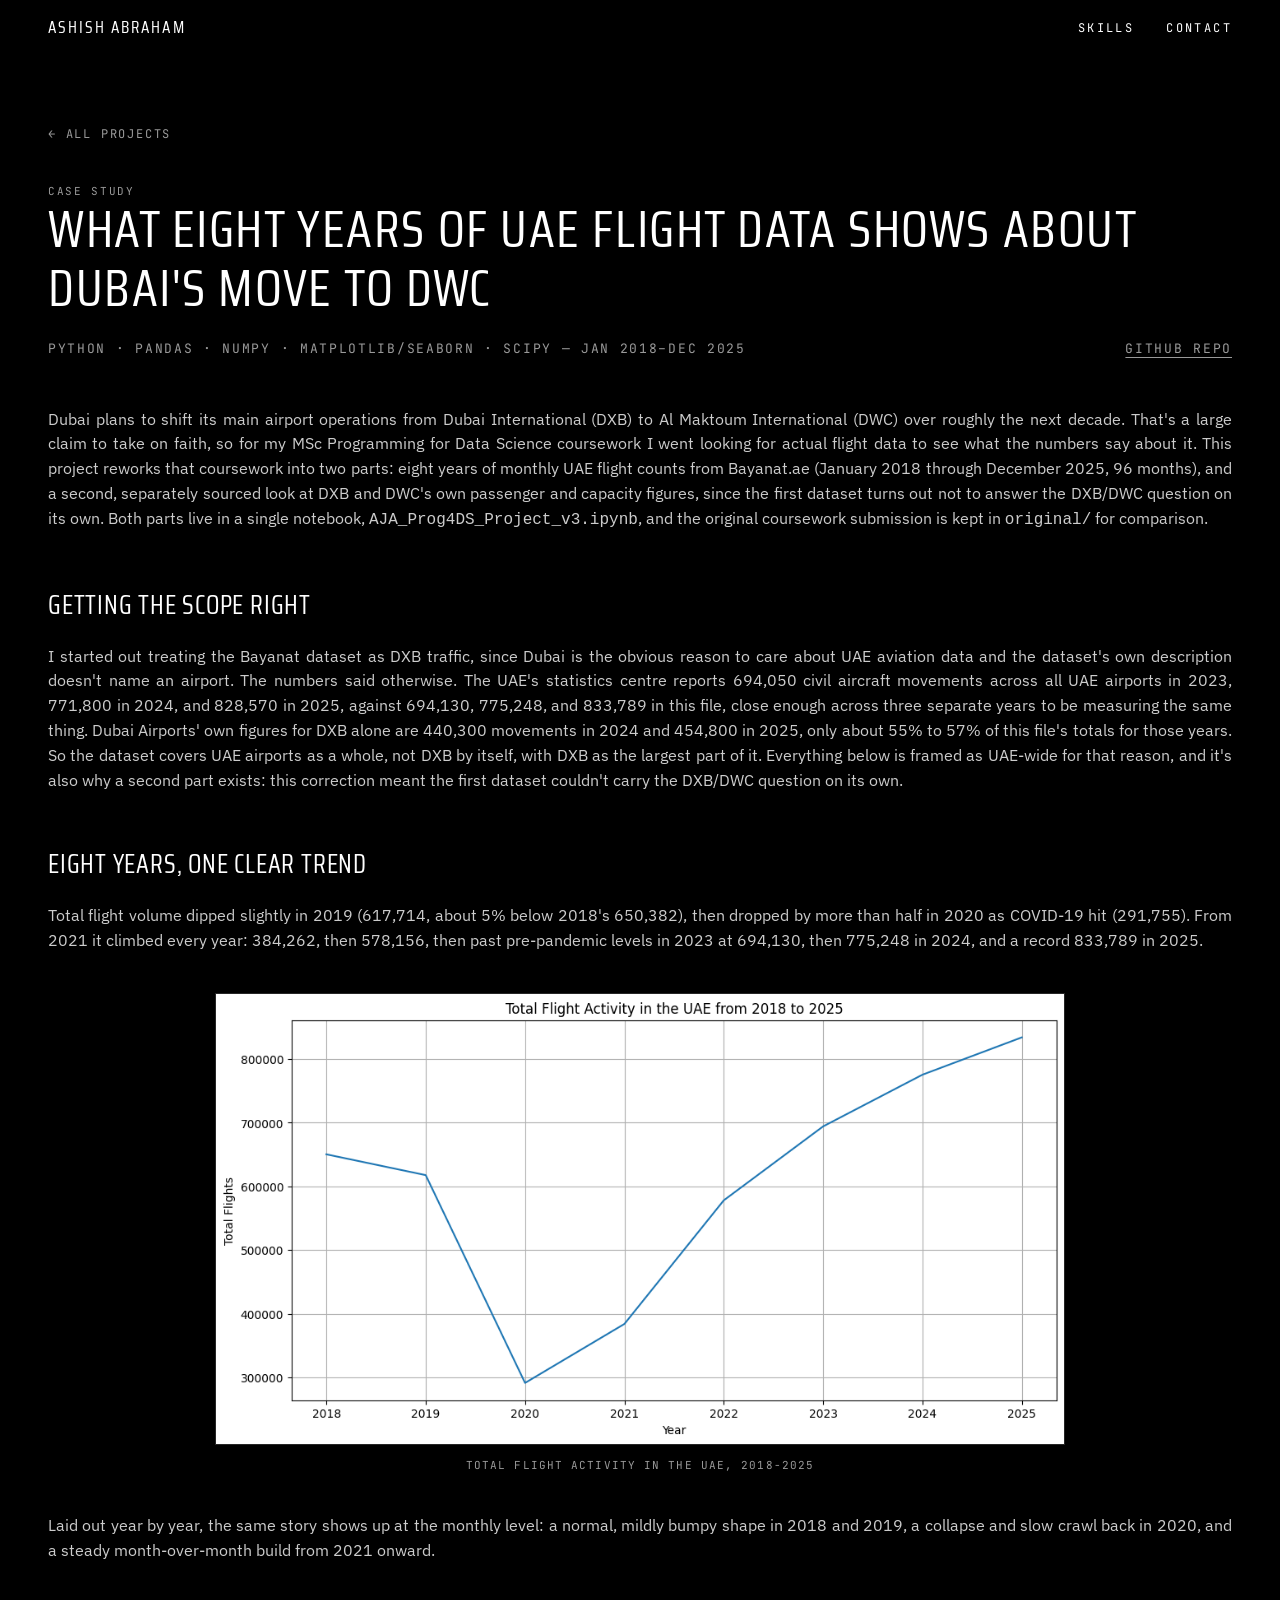
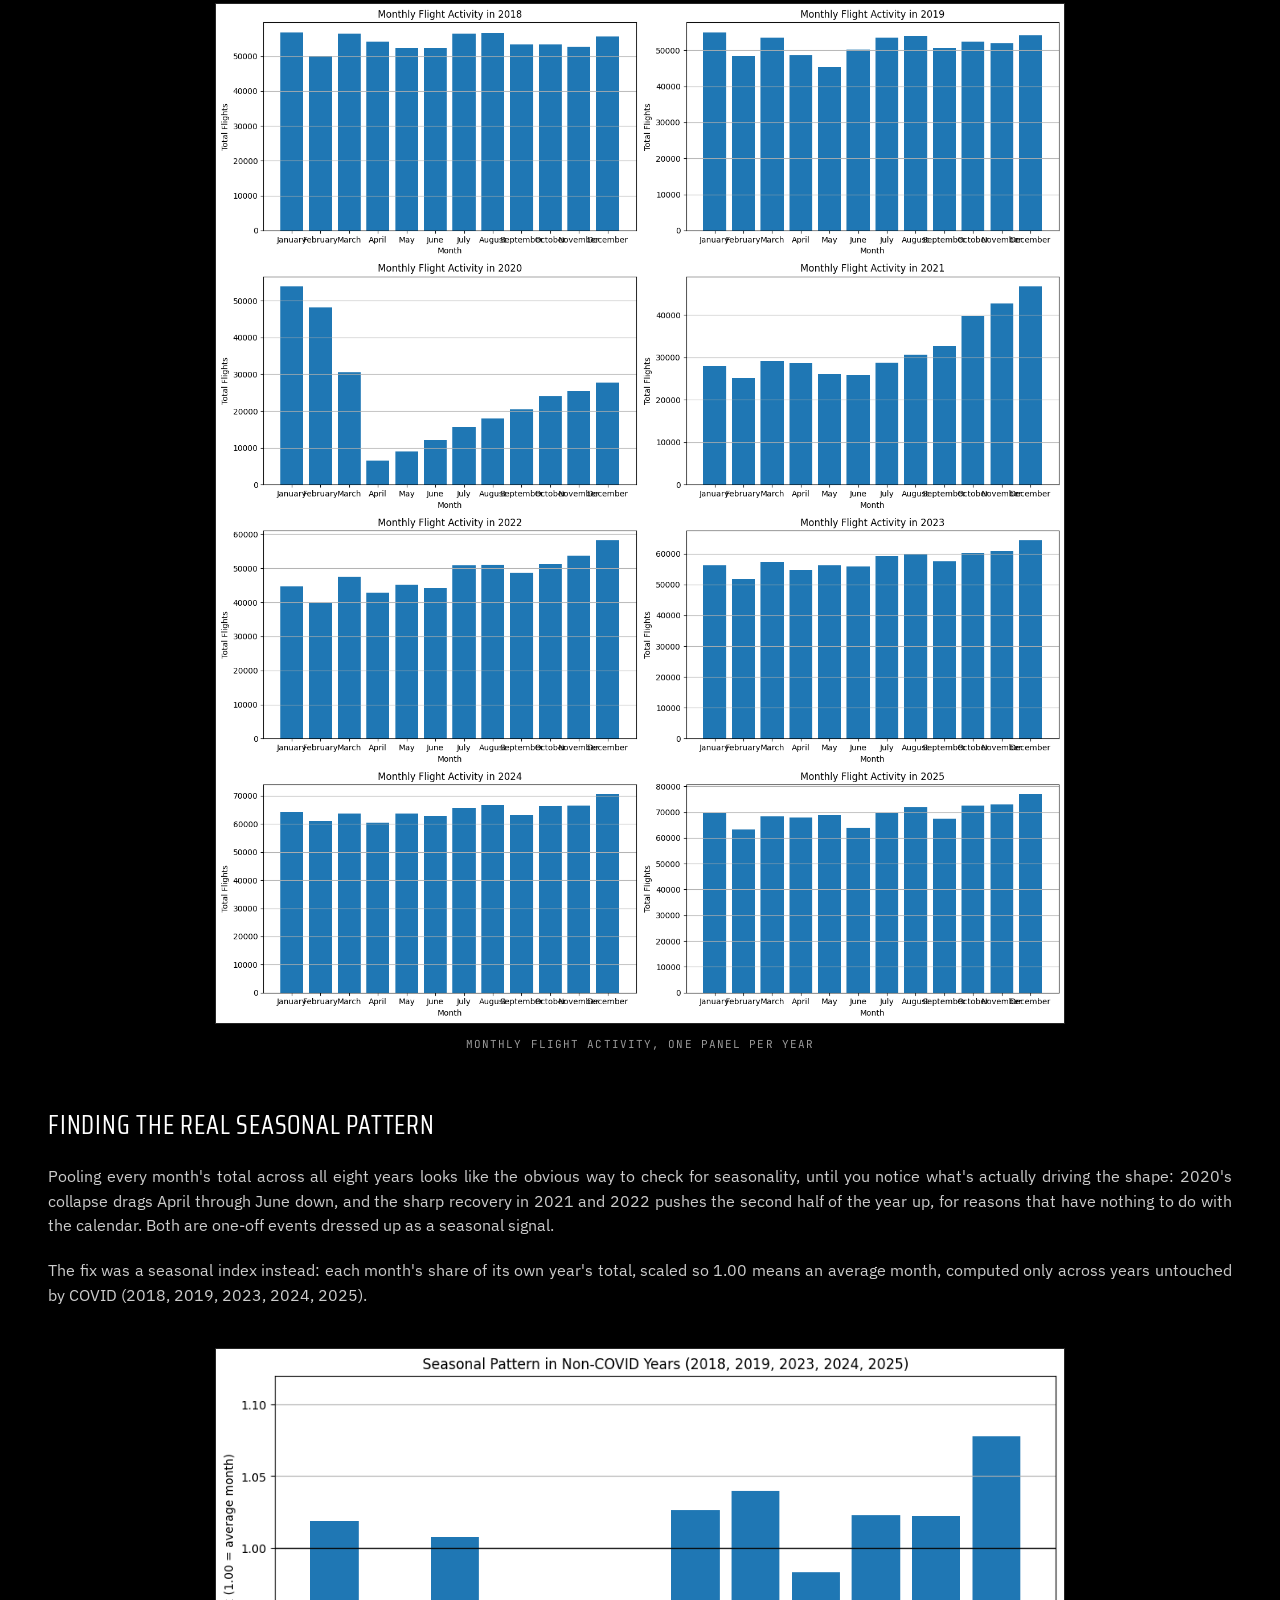
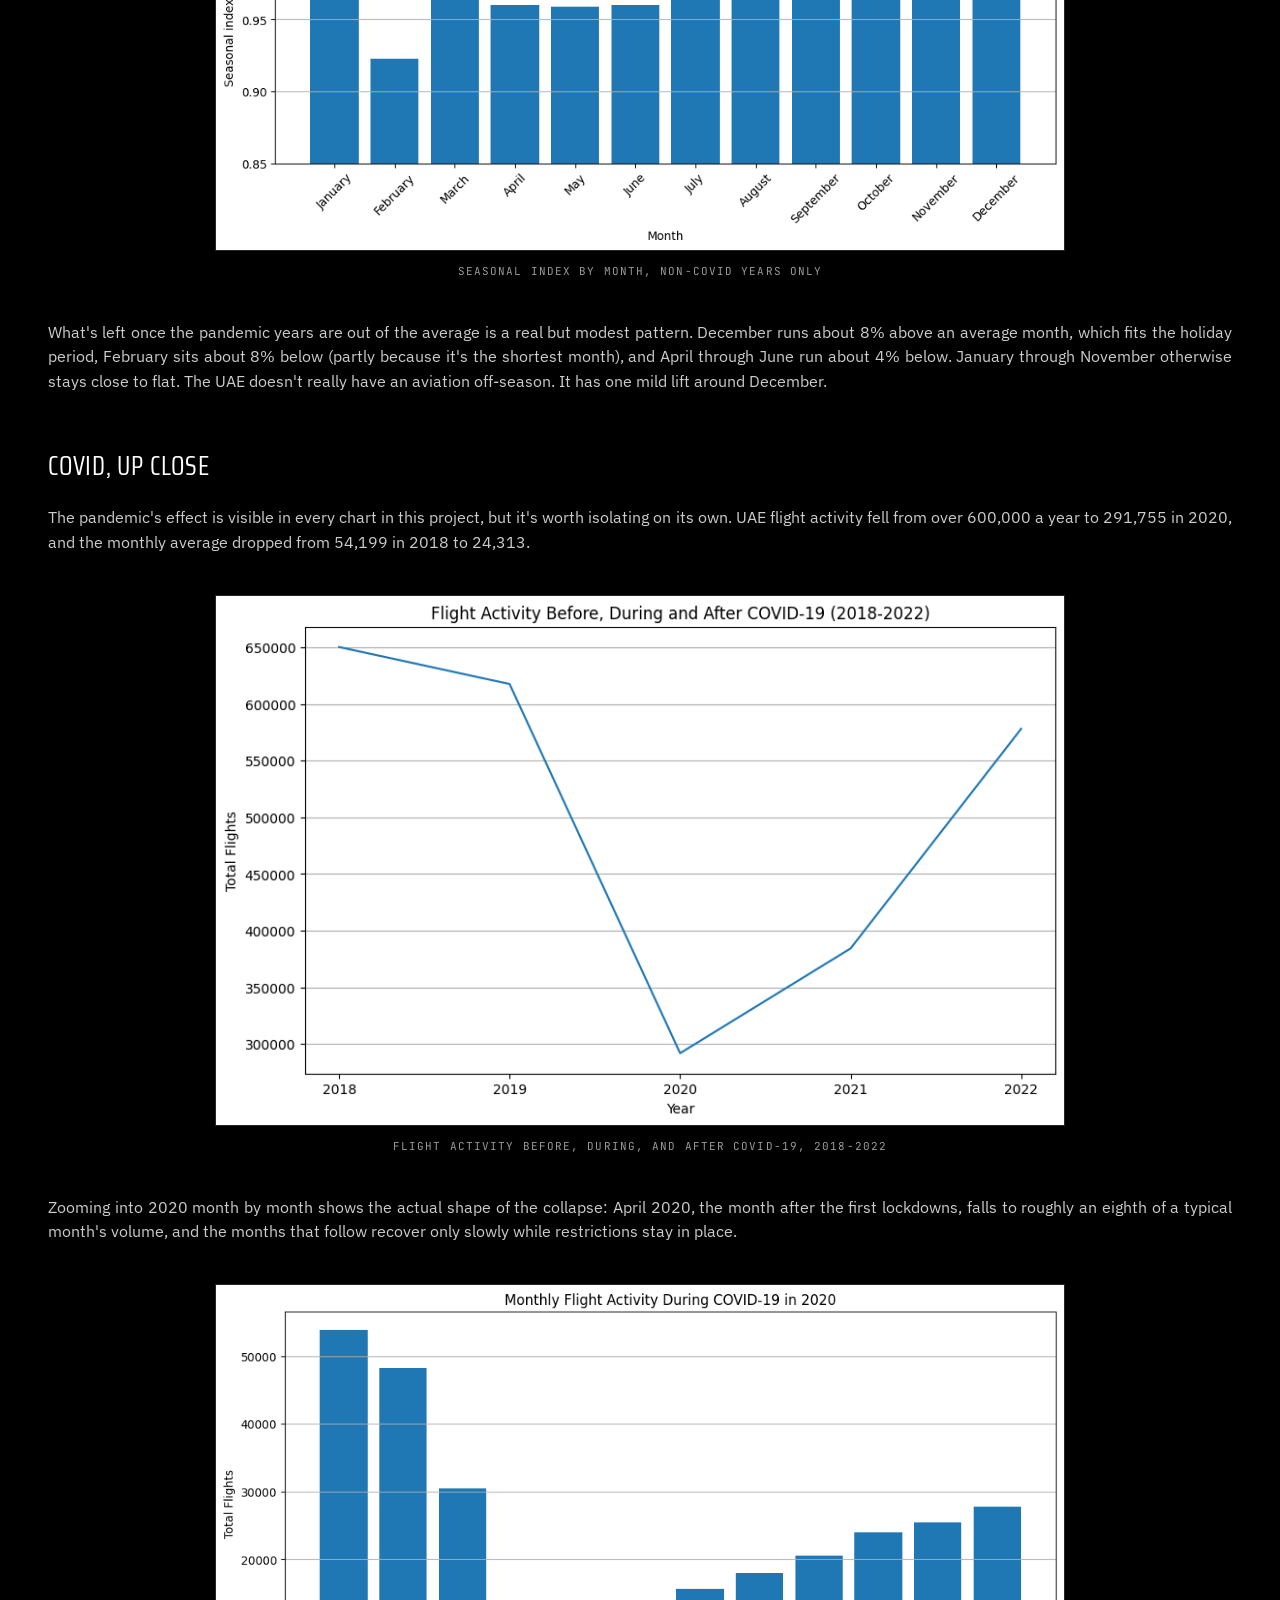
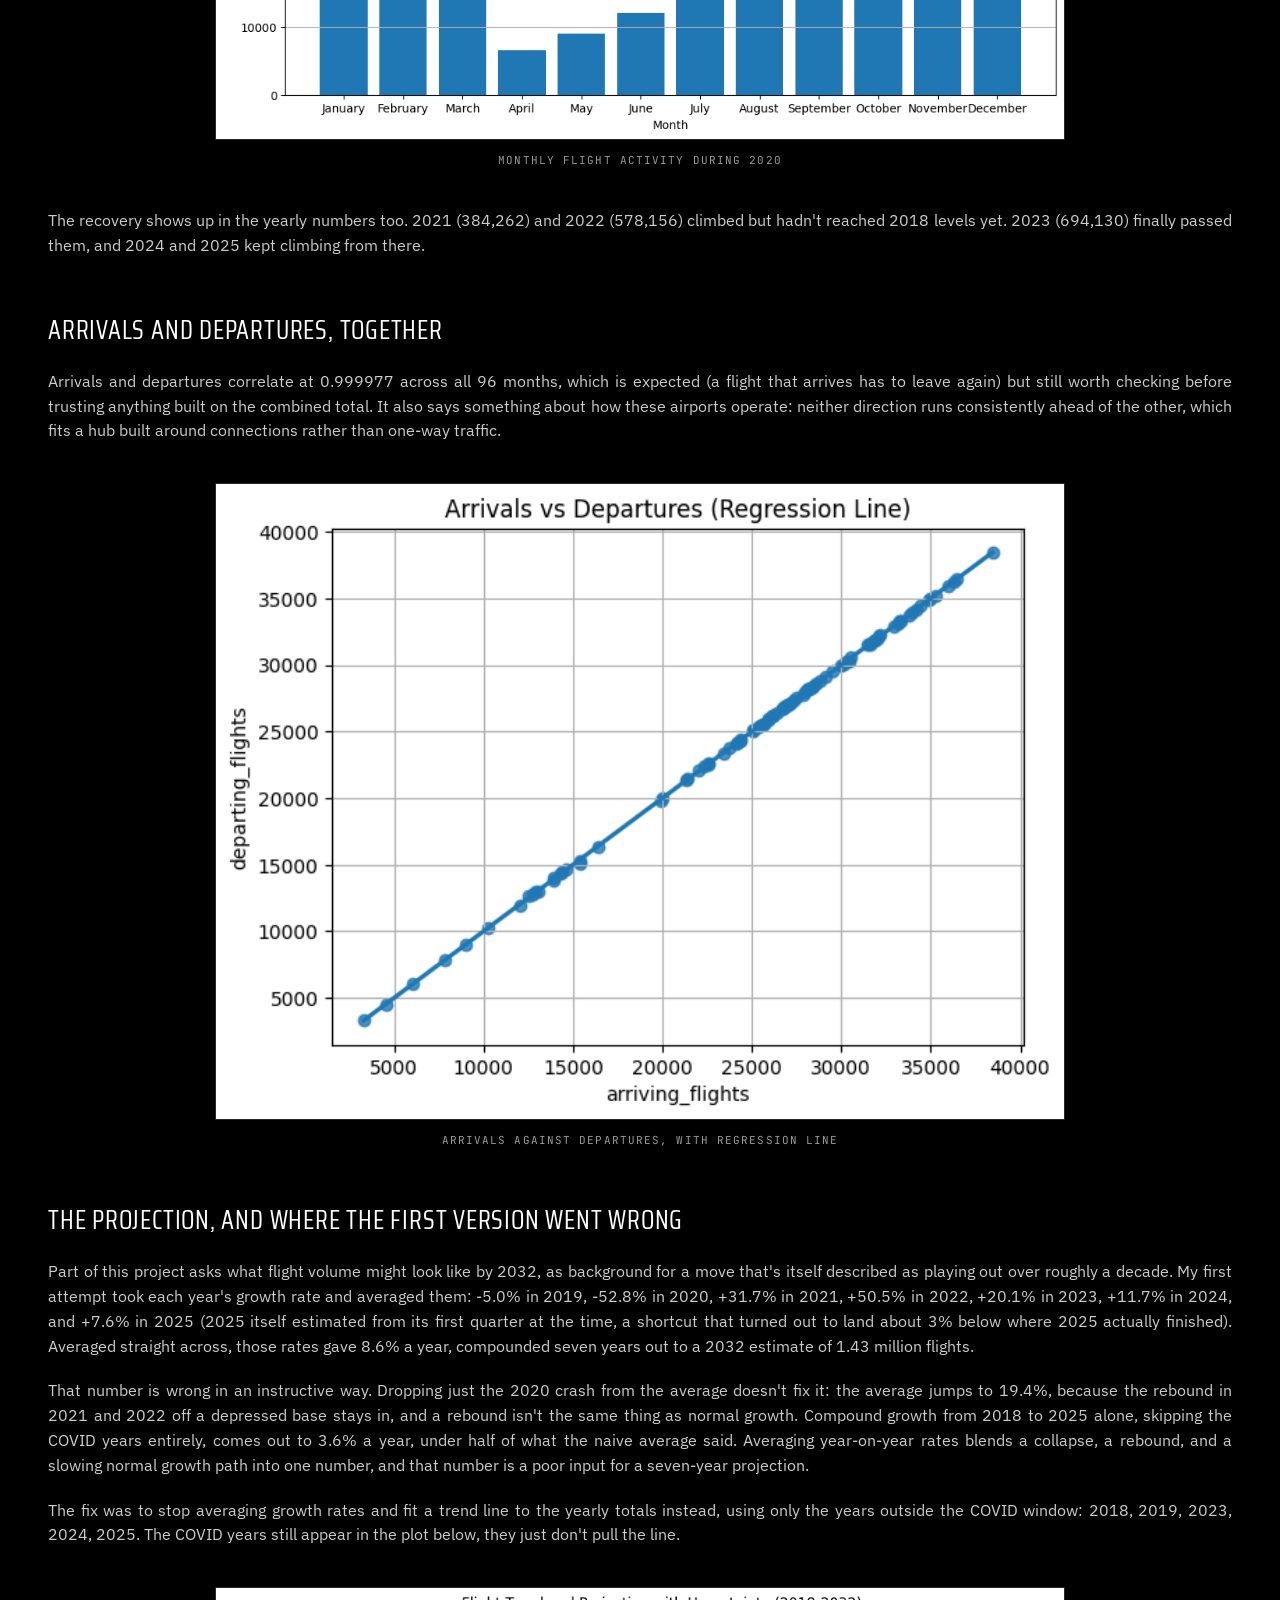
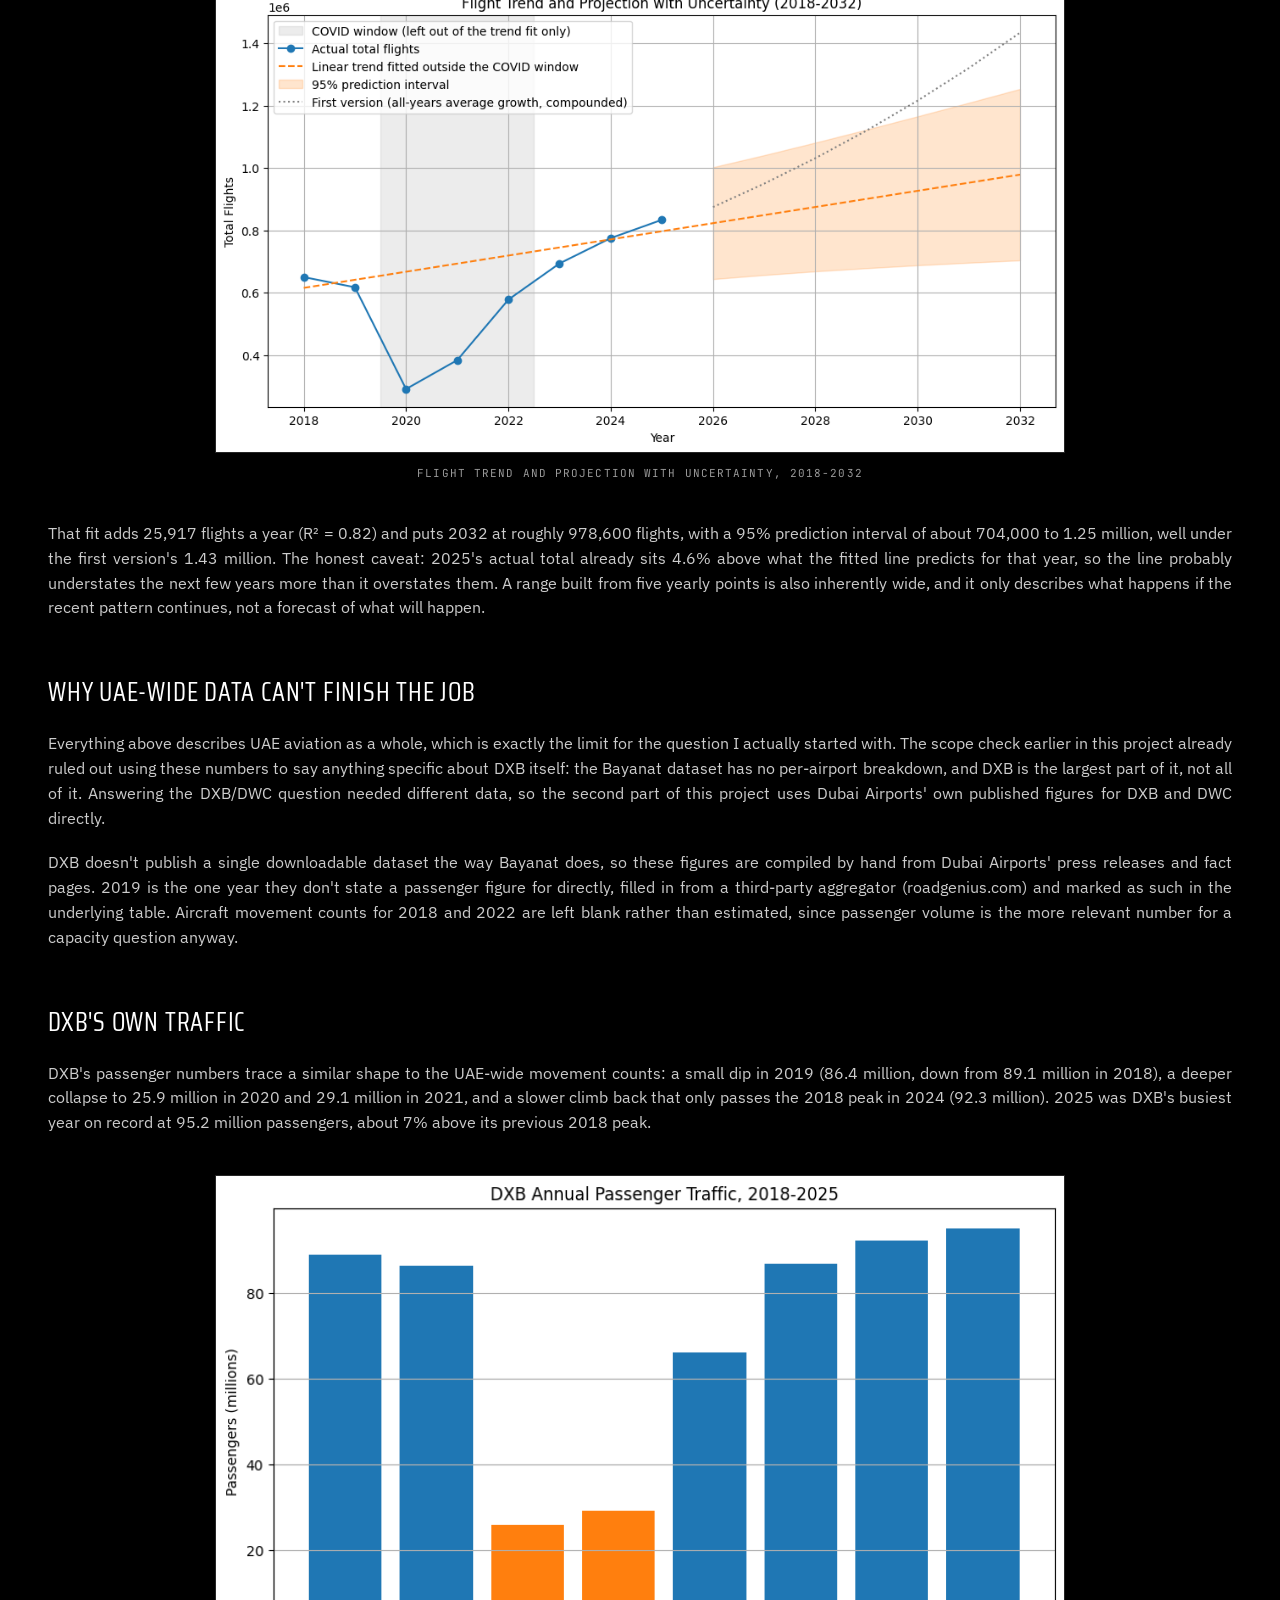
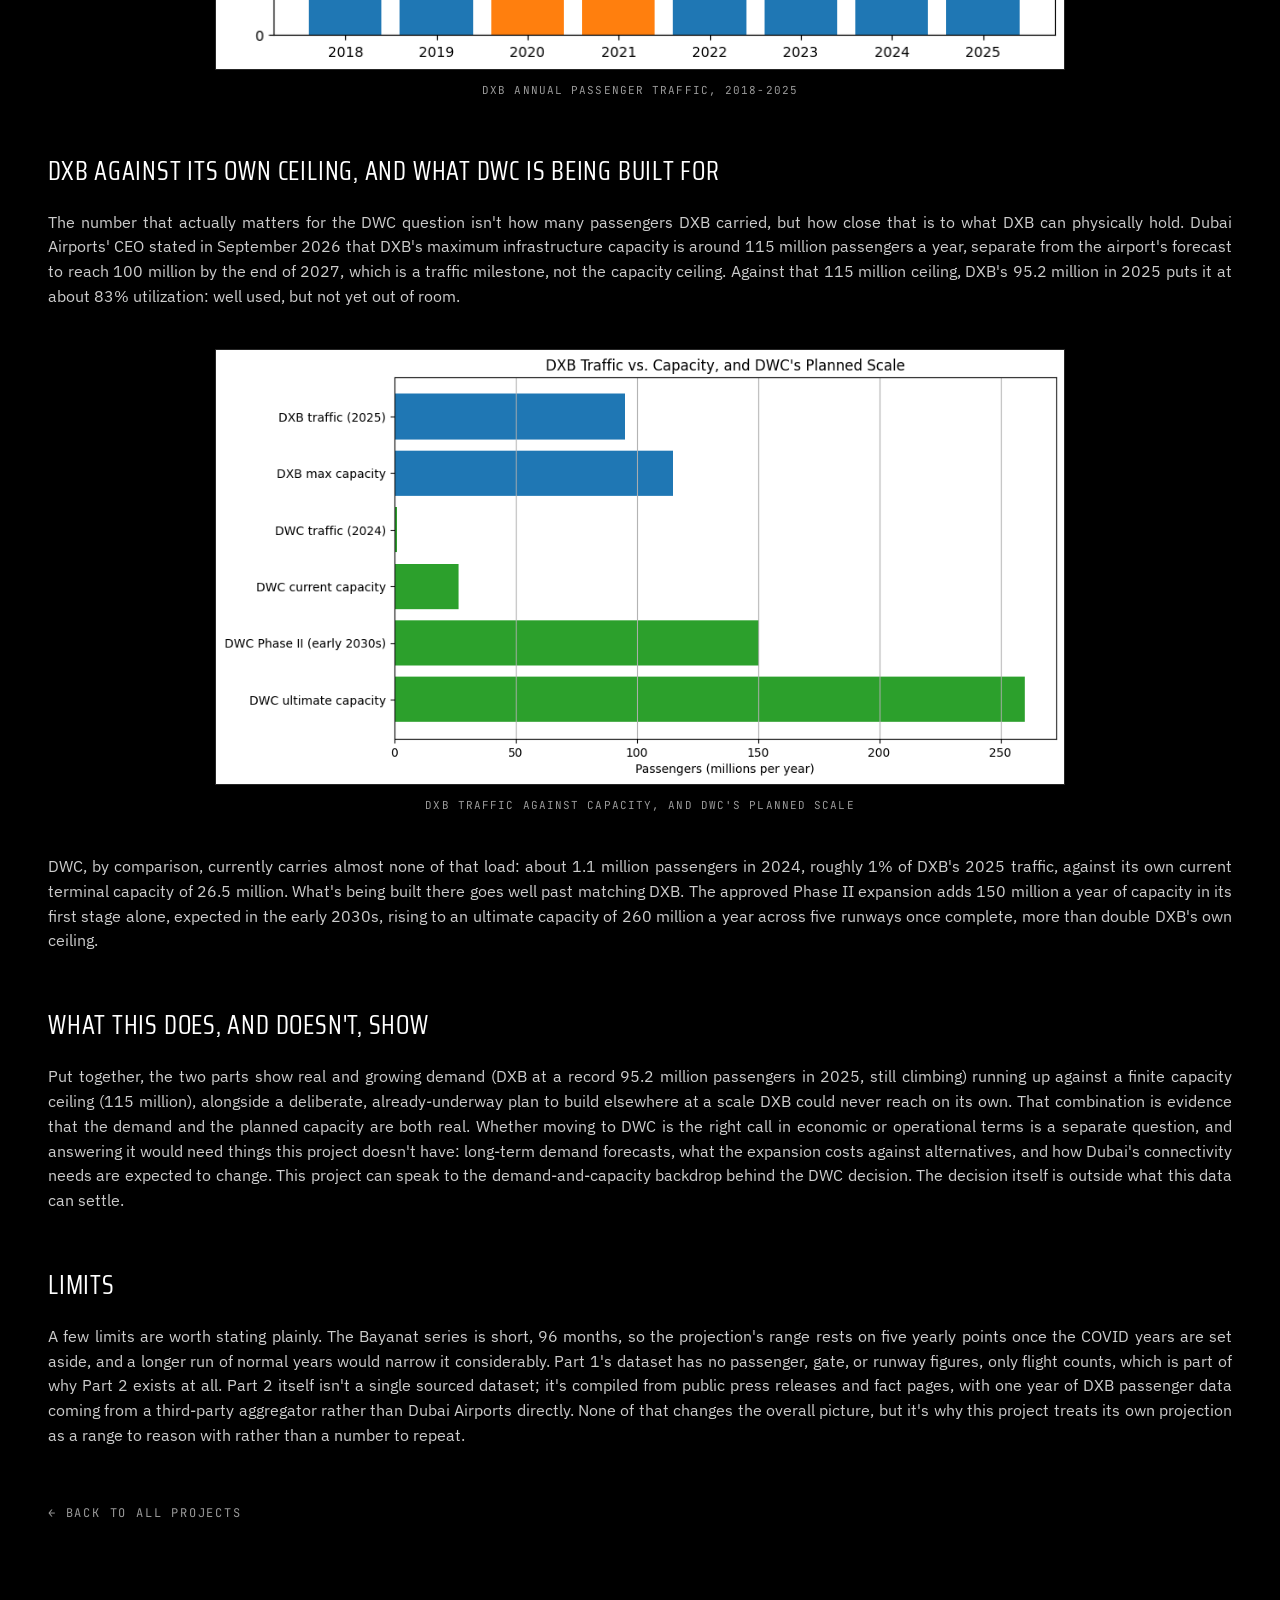
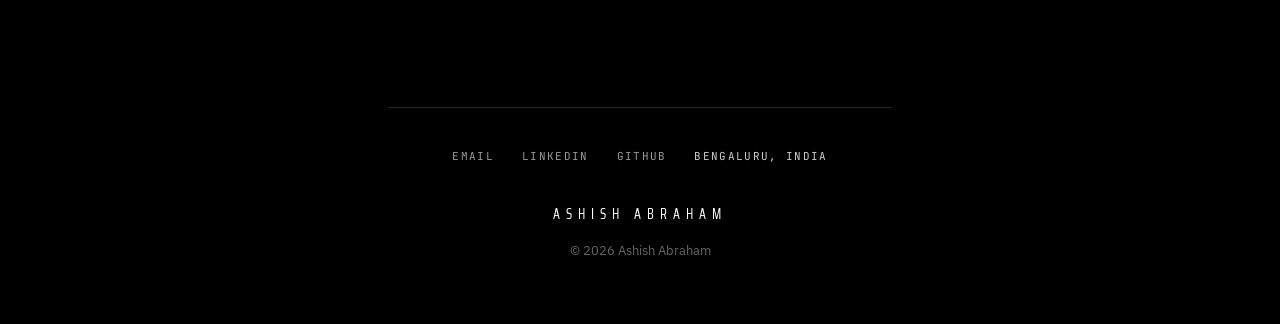
==== commit 22473f27: "Redesign case-study project links: dropdown for featured project, inline GitHub link for others" ====
--- a/dxb-case-study.html
+++ b/dxb-case-study.html
@@ -36,10 +36,9 @@
 
       <p class="g-caption-link">Case Study</p>
       <h1 class="g-case-title">What Eight Years of UAE Flight Data Shows About Dubai's Move to DWC</h1>
-      <p class="g-case-meta">Python &middot; pandas &middot; NumPy &middot; Matplotlib/Seaborn &middot; SciPy &mdash; Jan 2018&ndash;Dec 2025</p>
-
-      <div class="g-case-actions">
-        <a href="https://github.com/AJA642/DXB-Move-to-DWC" class="g-btn" target="_blank" rel="noopener">GitHub Repo</a>
+      <div class="g-case-meta-row">
+        <p class="g-case-meta">Python &middot; pandas &middot; NumPy &middot; Matplotlib/Seaborn &middot; SciPy &mdash; Jan 2018&ndash;Dec 2025</p>
+        <a href="https://github.com/AJA642/DXB-Move-to-DWC" class="g-case-links-trigger" target="_blank" rel="noopener">GitHub Repo</a>
       </div>
 
       <div class="g-case-body">
--- a/styles.css
+++ b/styles.css
@@ -709,8 +709,17 @@
   margin-bottom: 1.25rem;
 }
 
+.g-case-meta-row {
+  display: flex;
+  justify-content: space-between;
+  align-items: center;
+  flex-wrap: wrap;
+  gap: 1.5rem;
+  margin-bottom: 3rem;
+}
+
 .g-case-meta {
-  margin-bottom: 1.5rem;
+  margin-bottom: 0;
   font-family: var(--font-mono);
   font-size: 0.8125rem;
   letter-spacing: 0.13em;
@@ -718,11 +727,96 @@
   color: var(--muted);
 }
 
-.g-case-actions {
-  display: flex;
-  flex-wrap: wrap;
-  gap: 1rem;
-  margin-bottom: 2rem;
+/* "Project links" — a single understated text trigger, inline with the
+   tech-stack/date line, that glows on hover/focus. On a page with one
+   project it's a plain link straight to the GitHub repo; on the featured
+   project (two links: a live dashboard and a repo) it opens a small
+   dropdown instead of trying to point one link at two destinations. */
+.g-case-links {
+  position: relative;
+  display: inline-block;
+}
+
+.g-case-links-trigger {
+  display: inline-flex;
+  align-items: center;
+  gap: 0.4em;
+  background: none;
+  border: none;
+  padding: 0;
+  margin: 0;
+  cursor: pointer;
+  font-family: var(--font-mono);
+  font-size: 0.8125rem;
+  letter-spacing: 0.13em;
+  text-transform: uppercase;
+  color: var(--muted);
+  text-decoration: underline;
+  text-underline-offset: 0.3em;
+  text-decoration-color: currentColor;
+  transition: color 0.2s ease, text-shadow 0.2s ease;
+}
+
+.g-case-links-trigger .g-case-links-caret {
+  display: inline-block;
+  font-size: 0.7em;
+  transition: transform 0.2s ease;
+}
+
+.g-case-links-trigger:hover,
+.g-case-links-trigger:focus-visible,
+.g-case-links.is-open .g-case-links-trigger {
+  color: var(--accent);
+  text-shadow: 0 0 6px rgba(224, 106, 22, 0.65), 0 0 18px rgba(224, 106, 22, 0.35);
+}
+
+.g-case-links.is-open .g-case-links-trigger .g-case-links-caret {
+  transform: rotate(180deg);
+}
+
+.g-case-links-menu {
+  position: absolute;
+  top: calc(100% + 0.85rem);
+  left: 0;
+  z-index: 20;
+  display: flex;
+  flex-direction: column;
+  min-width: 190px;
+  gap: 0.2rem;
+  padding: 0.4rem;
+  background: var(--surface-elevated);
+  border: 1px solid rgba(255, 255, 255, 0.08);
+  border-radius: 8px;
+  box-shadow: 0 12px 32px rgba(0, 0, 0, 0.45);
+  opacity: 0;
+  visibility: hidden;
+  transform: translateY(-6px);
+  transition: opacity 0.15s ease, transform 0.15s ease, visibility 0.15s;
+}
+
+.g-case-links.is-open .g-case-links-menu {
+  opacity: 1;
+  visibility: visible;
+  transform: translateY(0);
+}
+
+.g-case-links-menu a {
+  display: block;
+  padding: 0.6rem 0.75rem;
+  border-radius: 5px;
+  font-family: var(--font-mono);
+  font-size: 0.8125rem;
+  letter-spacing: 0.08em;
+  text-transform: uppercase;
+  color: var(--ink);
+  text-decoration: none;
+  transition: background 0.15s ease, color 0.15s ease;
+}
+
+.g-case-links-menu a:hover,
+.g-case-links-menu a:focus-visible {
+  background: rgba(255, 255, 255, 0.07);
+  color: var(--accent);
 }
 
 .g-case-body p {
@@ -772,7 +866,7 @@
 
 @media (max-width: 767px) {
   .g-cards-grid { grid-template-columns: 1fr; }
-  .g-hero-actions .g-btn, .g-feature-actions .g-btn, .g-case-actions .g-btn { width: 100%; }
+  .g-hero-actions .g-btn, .g-feature-actions .g-btn { width: 100%; }
   .g-spec-row { flex-wrap: wrap; gap: 1.5rem; }
   .g-skill-row { flex-direction: column; gap: 0.5rem; }
 
@@ -803,8 +897,7 @@
      to match the tighter phone rhythm. */
   .g-case-page { padding-top: 40px; }
   .g-case-back { margin-bottom: 1.75rem; }
-  .g-case-meta { margin-bottom: 1.25rem; }
-  .g-case-actions { margin-bottom: 1.75rem; }
+  .g-case-meta-row { flex-direction: column; align-items: flex-start; gap: 1.25rem; margin-bottom: 2rem; }
   .g-case-subhead { margin-top: 2.5rem; margin-bottom: 1rem; }
   .g-case-figure { margin: 1.75rem auto; }
 
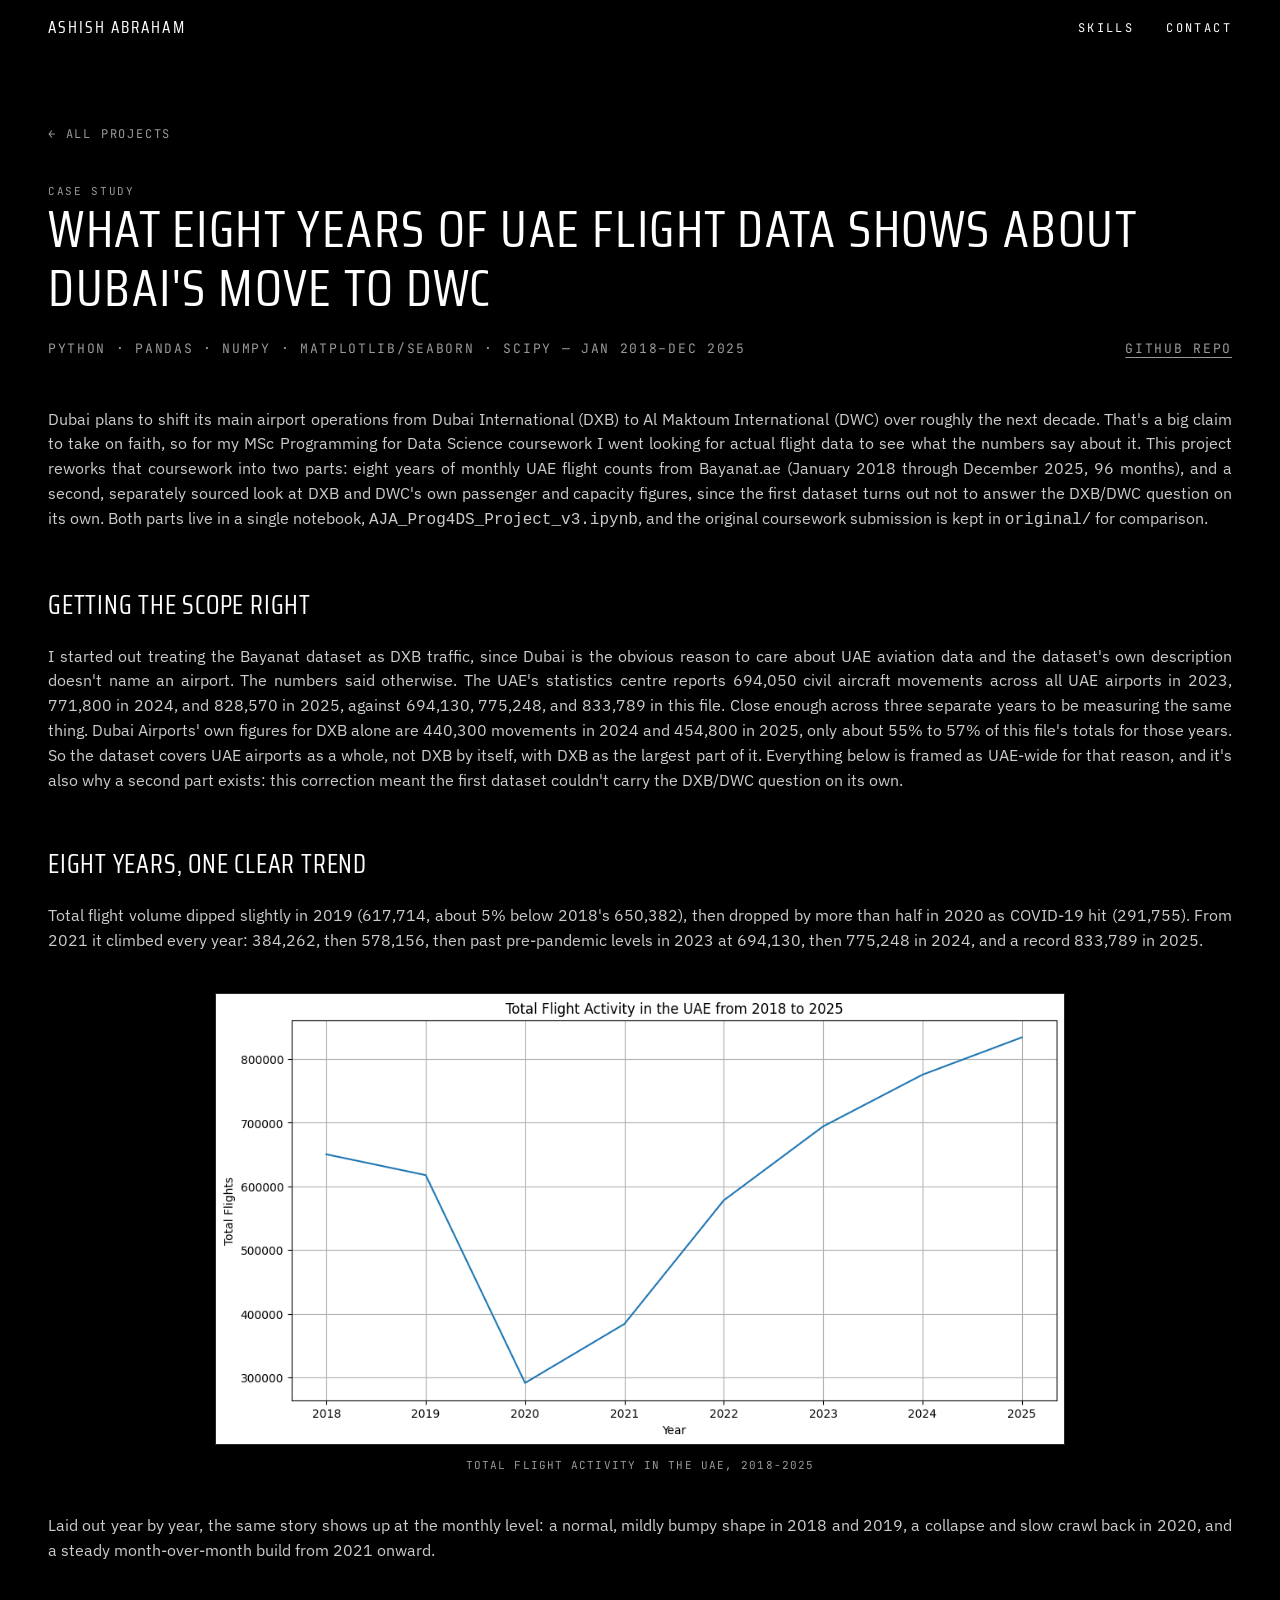
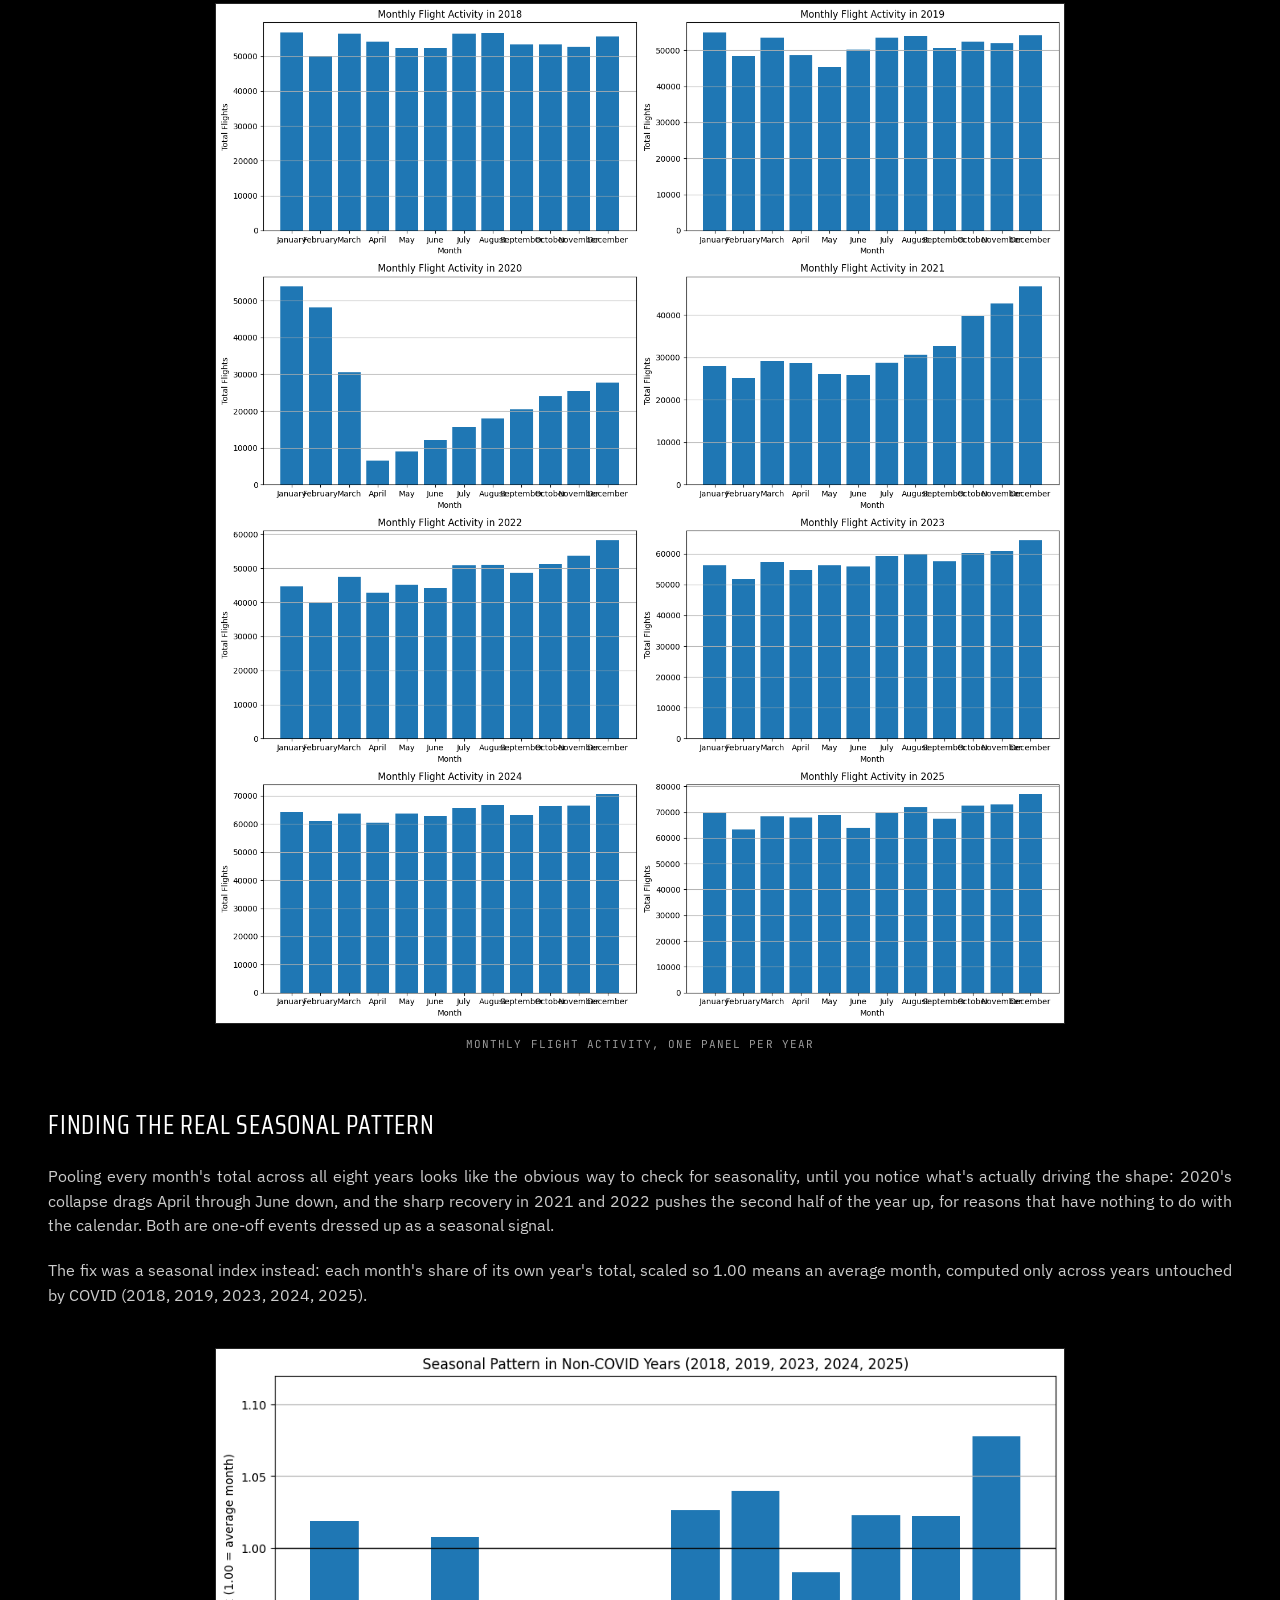
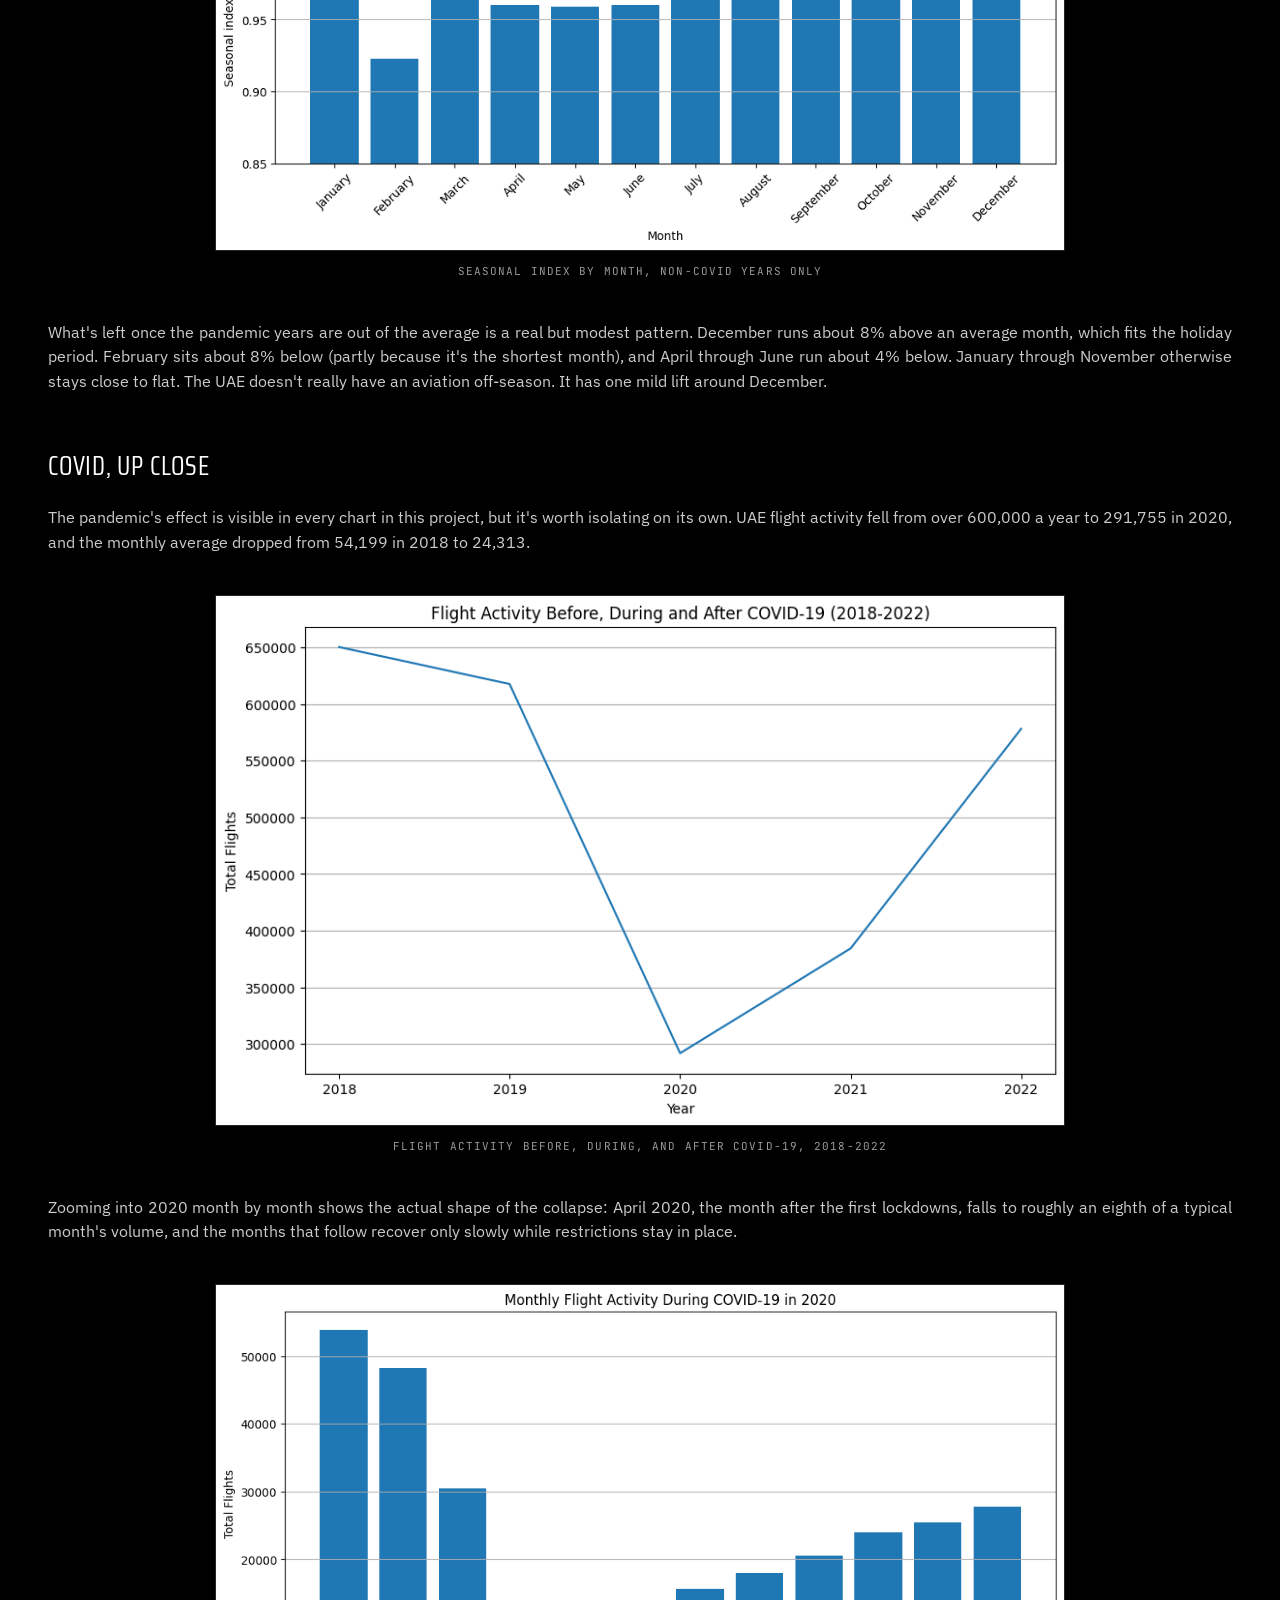
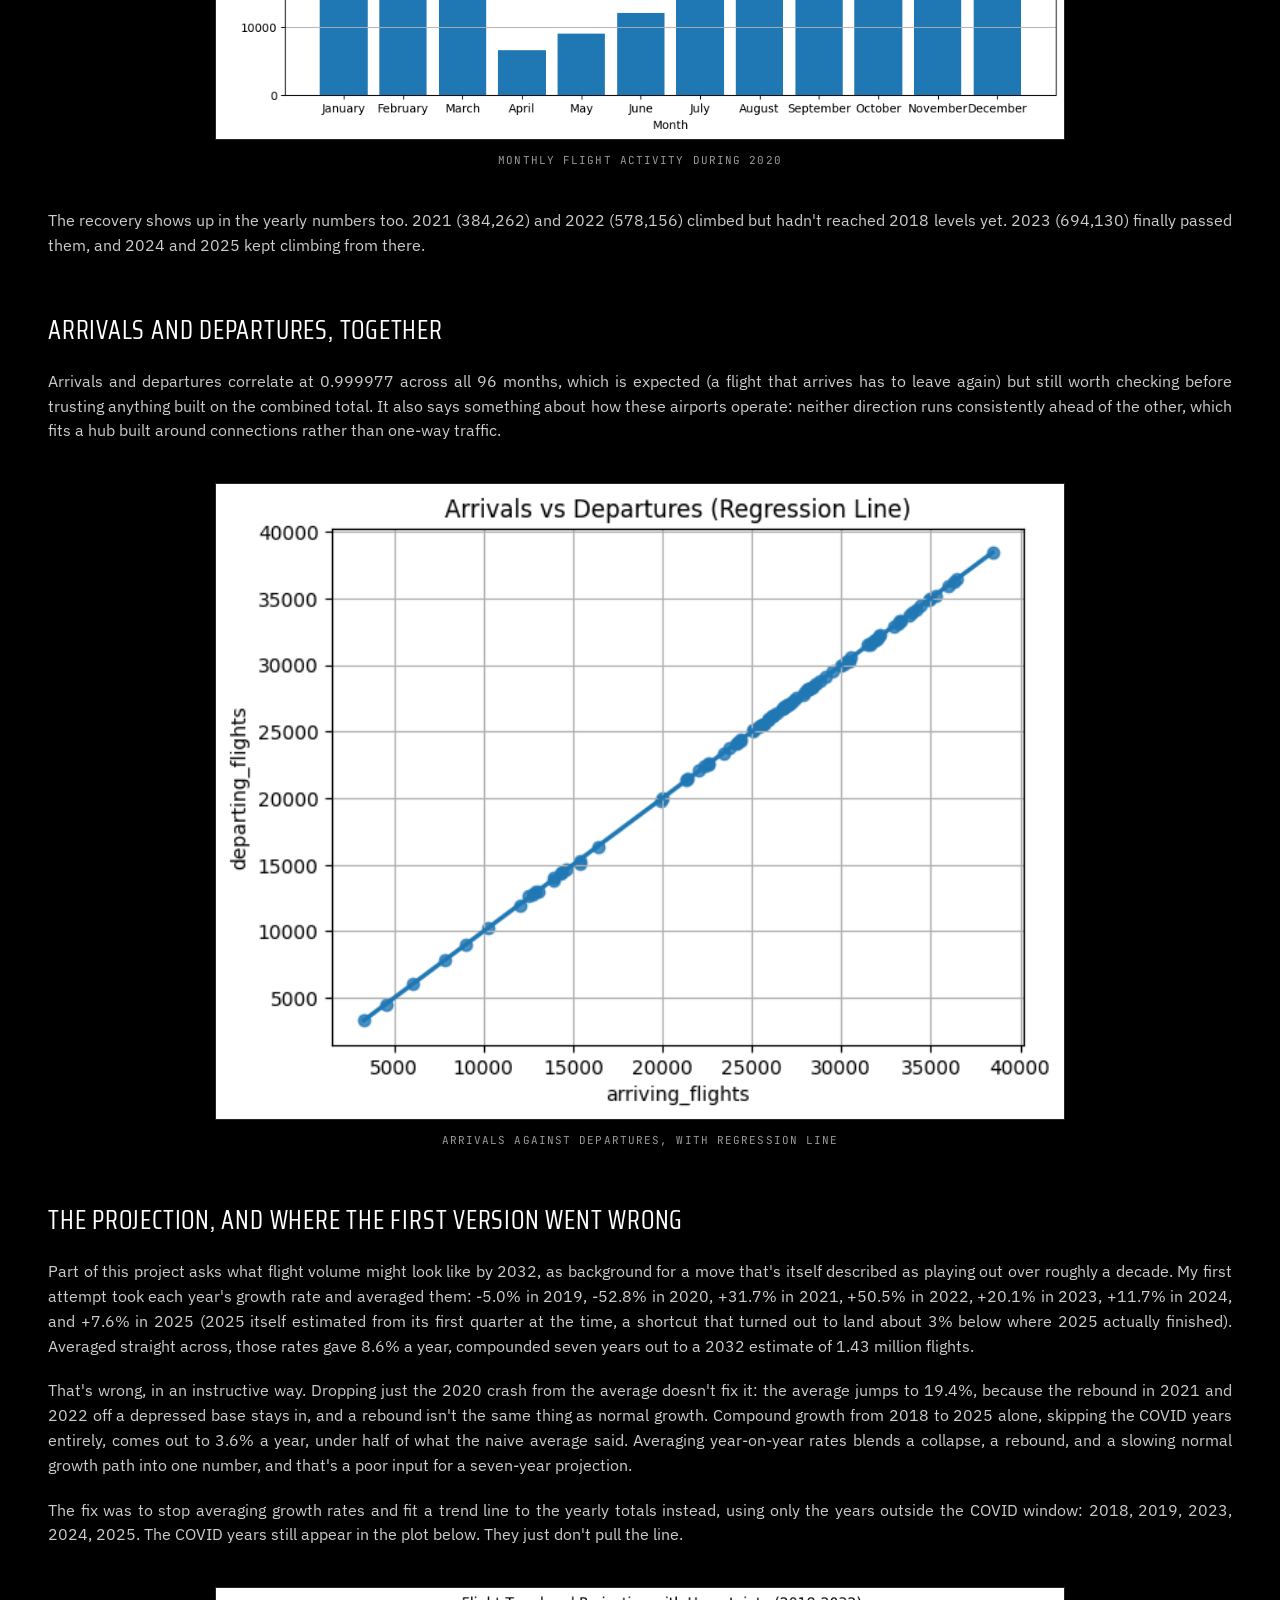
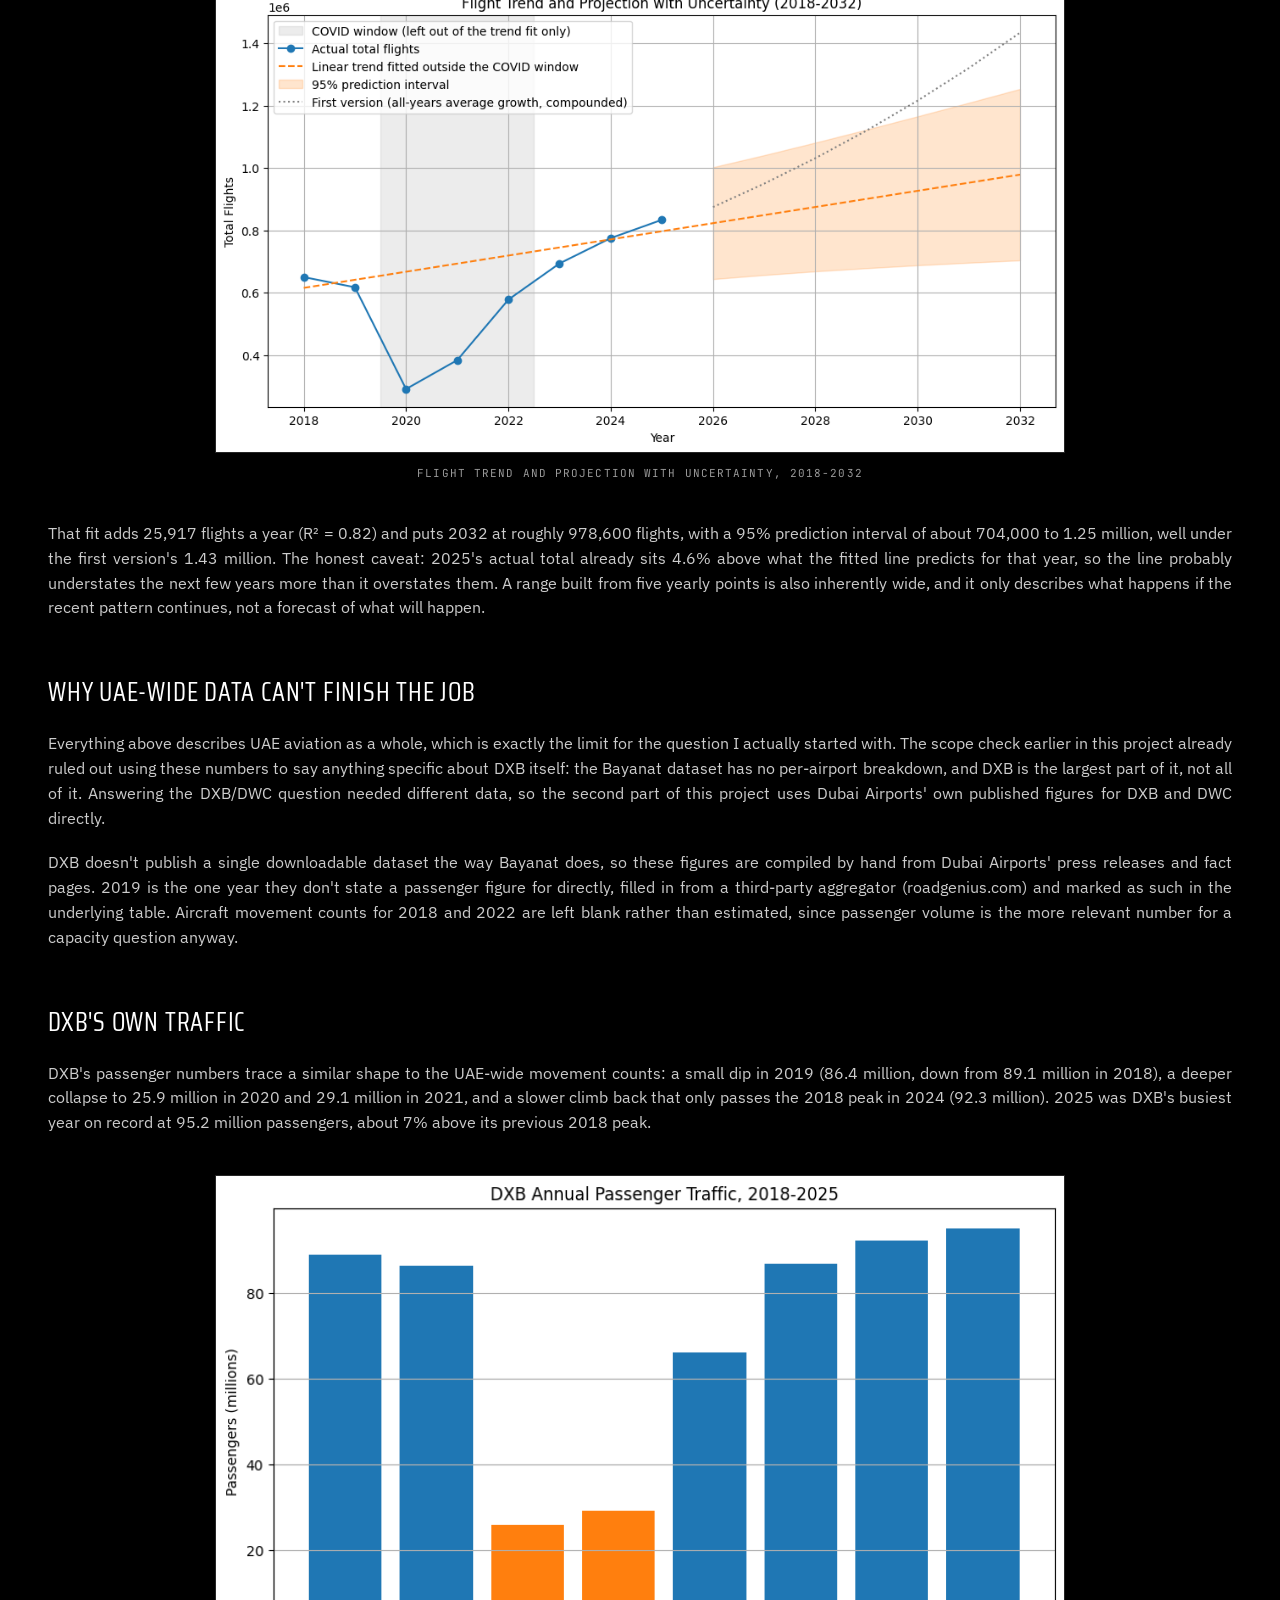
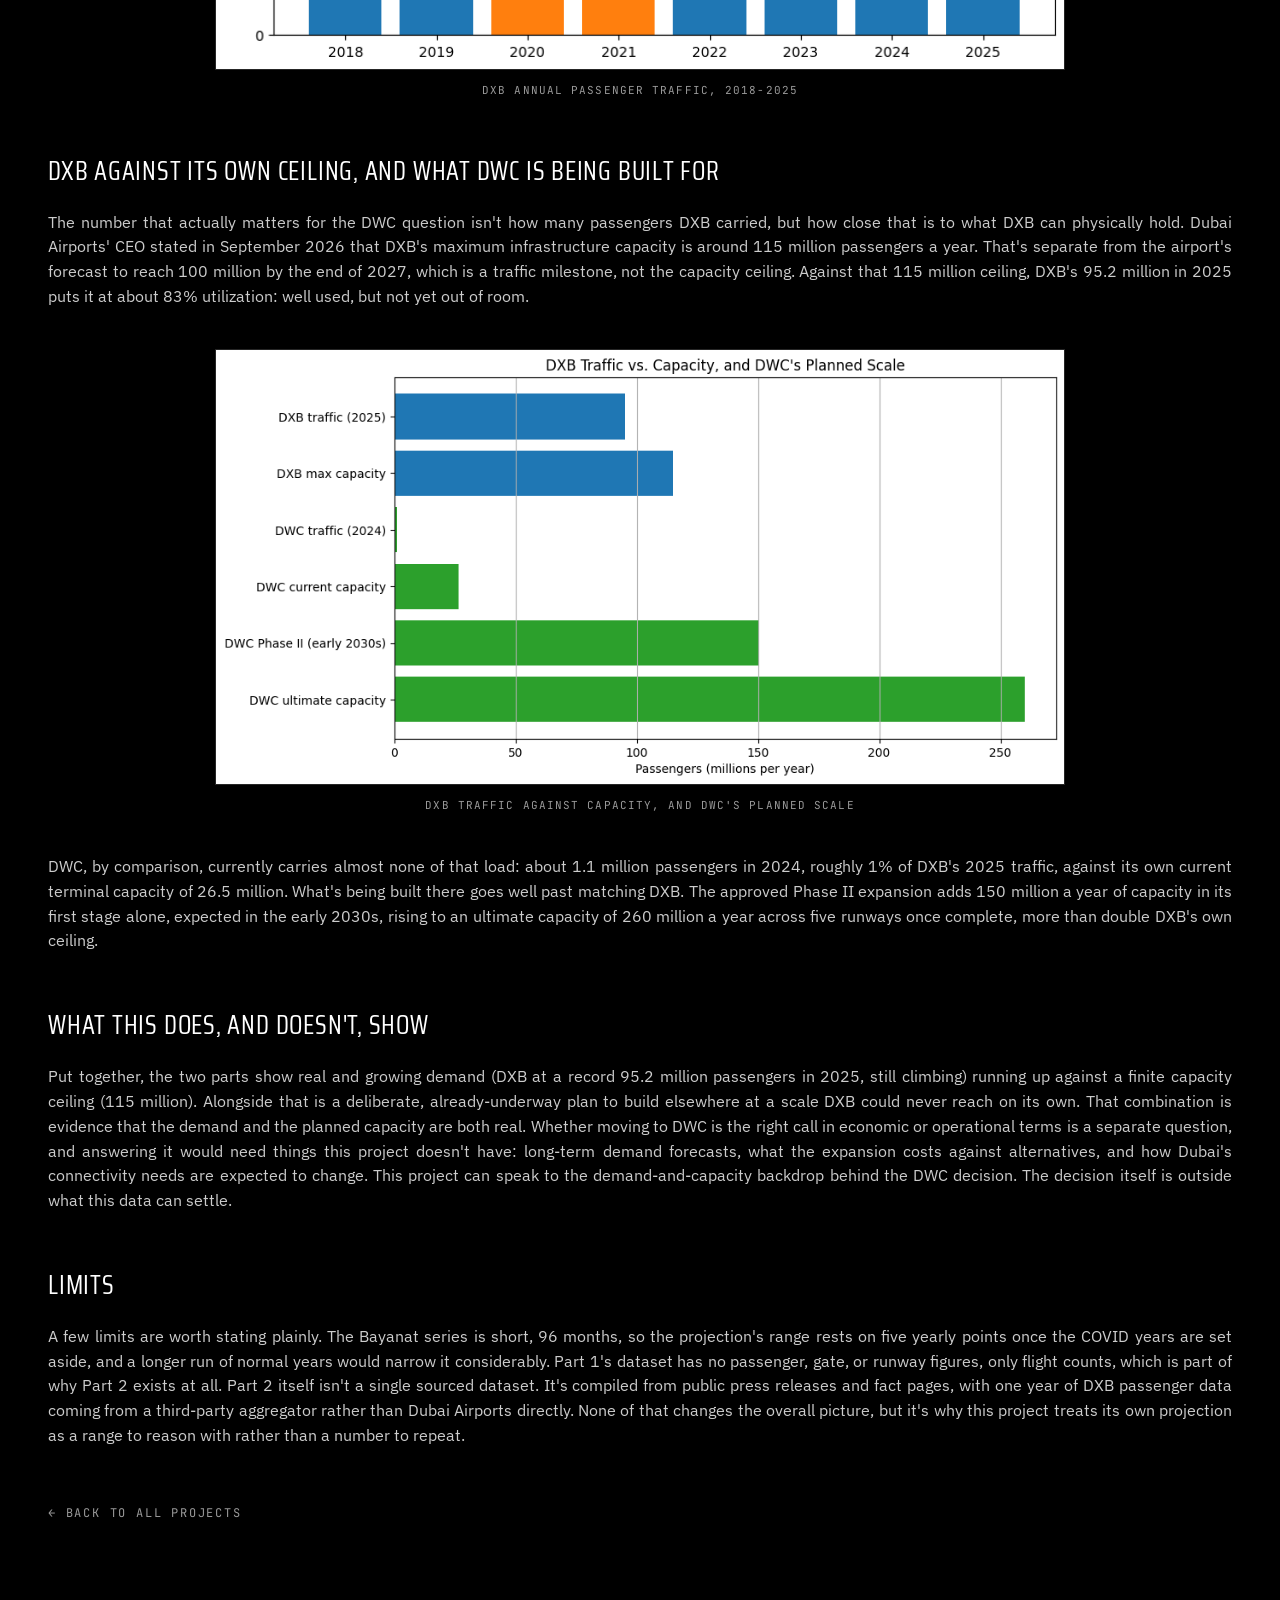
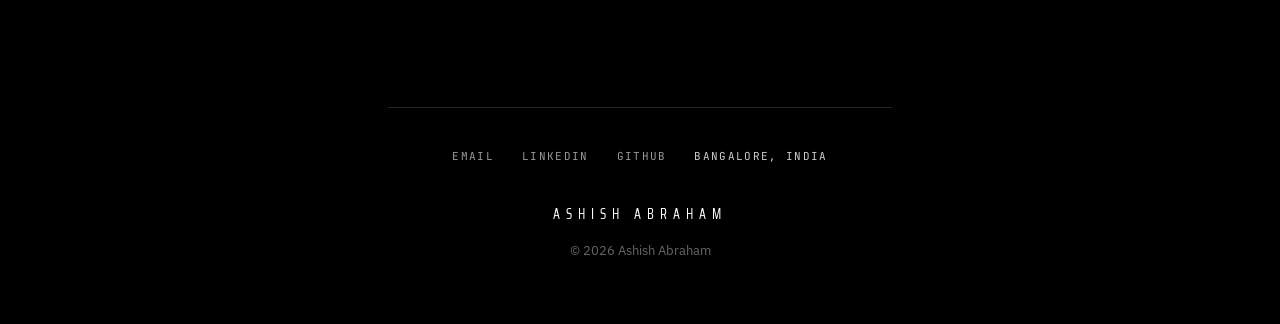
==== commit cbe76596: "Update CV, About/Experience layout, case-study pages, and remove unused archive files" ====
--- a/dxb-case-study.html
+++ b/dxb-case-study.html
@@ -42,12 +42,12 @@
       </div>
 
       <div class="g-case-body">
-        <p>Dubai plans to shift its main airport operations from Dubai International (DXB) to Al Maktoum International (DWC) over roughly the next decade. That's a large claim to take on faith, so for my MSc Programming for Data Science coursework I went looking for actual flight data to see what the numbers say about it. This project reworks that coursework into two parts: eight years of monthly UAE flight counts from Bayanat.ae (January 2018 through December 2025, 96 months), and a second, separately sourced look at DXB and DWC's own passenger and capacity figures, since the first dataset turns out not to answer the DXB/DWC question on its own. Both parts live in a single notebook, <code>AJA_Prog4DS_Project_v3.ipynb</code>, and the original coursework submission is kept in <code>original/</code> for comparison.</p>
+        <p>Dubai plans to shift its main airport operations from Dubai International (DXB) to Al Maktoum International (DWC) over roughly the next decade. That's a big claim to take on faith, so for my MSc Programming for Data Science coursework I went looking for actual flight data to see what the numbers say about it. This project reworks that coursework into two parts: eight years of monthly UAE flight counts from Bayanat.ae (January 2018 through December 2025, 96 months), and a second, separately sourced look at DXB and DWC's own passenger and capacity figures, since the first dataset turns out not to answer the DXB/DWC question on its own. Both parts live in a single notebook, <code>AJA_Prog4DS_Project_v3.ipynb</code>, and the original coursework submission is kept in <code>original/</code> for comparison.</p>
       </div>
 
       <h2 class="g-case-subhead">Getting the scope right</h2>
       <div class="g-case-body">
-        <p>I started out treating the Bayanat dataset as DXB traffic, since Dubai is the obvious reason to care about UAE aviation data and the dataset's own description doesn't name an airport. The numbers said otherwise. The UAE's statistics centre reports 694,050 civil aircraft movements across all UAE airports in 2023, 771,800 in 2024, and 828,570 in 2025, against 694,130, 775,248, and 833,789 in this file, close enough across three separate years to be measuring the same thing. Dubai Airports' own figures for DXB alone are 440,300 movements in 2024 and 454,800 in 2025, only about 55% to 57% of this file's totals for those years. So the dataset covers UAE airports as a whole, not DXB by itself, with DXB as the largest part of it. Everything below is framed as UAE-wide for that reason, and it's also why a second part exists: this correction meant the first dataset couldn't carry the DXB/DWC question on its own.</p>
+        <p>I started out treating the Bayanat dataset as DXB traffic, since Dubai is the obvious reason to care about UAE aviation data and the dataset's own description doesn't name an airport. The numbers said otherwise. The UAE's statistics centre reports 694,050 civil aircraft movements across all UAE airports in 2023, 771,800 in 2024, and 828,570 in 2025, against 694,130, 775,248, and 833,789 in this file. Close enough across three separate years to be measuring the same thing. Dubai Airports' own figures for DXB alone are 440,300 movements in 2024 and 454,800 in 2025, only about 55% to 57% of this file's totals for those years. So the dataset covers UAE airports as a whole, not DXB by itself, with DXB as the largest part of it. Everything below is framed as UAE-wide for that reason, and it's also why a second part exists: this correction meant the first dataset couldn't carry the DXB/DWC question on its own.</p>
       </div>
 
       <h2 class="g-case-subhead">Eight years, one clear trend</h2>
@@ -76,7 +76,7 @@
         <figcaption>Seasonal index by month, non-COVID years only</figcaption>
       </figure>
       <div class="g-case-body">
-        <p>What's left once the pandemic years are out of the average is a real but modest pattern. December runs about 8% above an average month, which fits the holiday period, February sits about 8% below (partly because it's the shortest month), and April through June run about 4% below. January through November otherwise stays close to flat. The UAE doesn't really have an aviation off-season. It has one mild lift around December.</p>
+        <p>What's left once the pandemic years are out of the average is a real but modest pattern. December runs about 8% above an average month, which fits the holiday period. February sits about 8% below (partly because it's the shortest month), and April through June run about 4% below. January through November otherwise stays close to flat. The UAE doesn't really have an aviation off-season. It has one mild lift around December.</p>
       </div>
 
       <h2 class="g-case-subhead">COVID, up close</h2>
@@ -110,8 +110,8 @@
       <h2 class="g-case-subhead">The projection, and where the first version went wrong</h2>
       <div class="g-case-body">
         <p>Part of this project asks what flight volume might look like by 2032, as background for a move that's itself described as playing out over roughly a decade. My first attempt took each year's growth rate and averaged them: -5.0% in 2019, -52.8% in 2020, +31.7% in 2021, +50.5% in 2022, +20.1% in 2023, +11.7% in 2024, and +7.6% in 2025 (2025 itself estimated from its first quarter at the time, a shortcut that turned out to land about 3% below where 2025 actually finished). Averaged straight across, those rates gave 8.6% a year, compounded seven years out to a 2032 estimate of 1.43 million flights.</p>
-        <p>That number is wrong in an instructive way. Dropping just the 2020 crash from the average doesn't fix it: the average jumps to 19.4%, because the rebound in 2021 and 2022 off a depressed base stays in, and a rebound isn't the same thing as normal growth. Compound growth from 2018 to 2025 alone, skipping the COVID years entirely, comes out to 3.6% a year, under half of what the naive average said. Averaging year-on-year rates blends a collapse, a rebound, and a slowing normal growth path into one number, and that number is a poor input for a seven-year projection.</p>
-        <p>The fix was to stop averaging growth rates and fit a trend line to the yearly totals instead, using only the years outside the COVID window: 2018, 2019, 2023, 2024, 2025. The COVID years still appear in the plot below, they just don't pull the line.</p>
+        <p>That's wrong, in an instructive way. Dropping just the 2020 crash from the average doesn't fix it: the average jumps to 19.4%, because the rebound in 2021 and 2022 off a depressed base stays in, and a rebound isn't the same thing as normal growth. Compound growth from 2018 to 2025 alone, skipping the COVID years entirely, comes out to 3.6% a year, under half of what the naive average said. Averaging year-on-year rates blends a collapse, a rebound, and a slowing normal growth path into one number, and that's a poor input for a seven-year projection.</p>
+        <p>The fix was to stop averaging growth rates and fit a trend line to the yearly totals instead, using only the years outside the COVID window: 2018, 2019, 2023, 2024, 2025. The COVID years still appear in the plot below. They just don't pull the line.</p>
       </div>
       <figure class="g-case-figure">
         <img src="assets/dxb-case-study/07_trend_projection.png" alt="Flight trend and projection with uncertainty, 2018-2032">
@@ -138,7 +138,7 @@
 
       <h2 class="g-case-subhead">DXB against its own ceiling, and what DWC is being built for</h2>
       <div class="g-case-body">
-        <p>The number that actually matters for the DWC question isn't how many passengers DXB carried, but how close that is to what DXB can physically hold. Dubai Airports' CEO stated in September 2026 that DXB's maximum infrastructure capacity is around 115 million passengers a year, separate from the airport's forecast to reach 100 million by the end of 2027, which is a traffic milestone, not the capacity ceiling. Against that 115 million ceiling, DXB's 95.2 million in 2025 puts it at about 83% utilization: well used, but not yet out of room.</p>
+        <p>The number that actually matters for the DWC question isn't how many passengers DXB carried, but how close that is to what DXB can physically hold. Dubai Airports' CEO stated in September 2026 that DXB's maximum infrastructure capacity is around 115 million passengers a year. That's separate from the airport's forecast to reach 100 million by the end of 2027, which is a traffic milestone, not the capacity ceiling. Against that 115 million ceiling, DXB's 95.2 million in 2025 puts it at about 83% utilization: well used, but not yet out of room.</p>
       </div>
       <figure class="g-case-figure">
         <img src="assets/dxb-case-study/09_dxb_dwc_capacity.png" alt="DXB traffic against capacity, and DWC's planned scale">
@@ -150,12 +150,12 @@
 
       <h2 class="g-case-subhead">What this does, and doesn't, show</h2>
       <div class="g-case-body">
-        <p>Put together, the two parts show real and growing demand (DXB at a record 95.2 million passengers in 2025, still climbing) running up against a finite capacity ceiling (115 million), alongside a deliberate, already-underway plan to build elsewhere at a scale DXB could never reach on its own. That combination is evidence that the demand and the planned capacity are both real. Whether moving to DWC is the right call in economic or operational terms is a separate question, and answering it would need things this project doesn't have: long-term demand forecasts, what the expansion costs against alternatives, and how Dubai's connectivity needs are expected to change. This project can speak to the demand-and-capacity backdrop behind the DWC decision. The decision itself is outside what this data can settle.</p>
+        <p>Put together, the two parts show real and growing demand (DXB at a record 95.2 million passengers in 2025, still climbing) running up against a finite capacity ceiling (115 million). Alongside that is a deliberate, already-underway plan to build elsewhere at a scale DXB could never reach on its own. That combination is evidence that the demand and the planned capacity are both real. Whether moving to DWC is the right call in economic or operational terms is a separate question, and answering it would need things this project doesn't have: long-term demand forecasts, what the expansion costs against alternatives, and how Dubai's connectivity needs are expected to change. This project can speak to the demand-and-capacity backdrop behind the DWC decision. The decision itself is outside what this data can settle.</p>
       </div>
 
       <h2 class="g-case-subhead">Limits</h2>
       <div class="g-case-body">
-        <p>A few limits are worth stating plainly. The Bayanat series is short, 96 months, so the projection's range rests on five yearly points once the COVID years are set aside, and a longer run of normal years would narrow it considerably. Part 1's dataset has no passenger, gate, or runway figures, only flight counts, which is part of why Part 2 exists at all. Part 2 itself isn't a single sourced dataset; it's compiled from public press releases and fact pages, with one year of DXB passenger data coming from a third-party aggregator rather than Dubai Airports directly. None of that changes the overall picture, but it's why this project treats its own projection as a range to reason with rather than a number to repeat.</p>
+        <p>A few limits are worth stating plainly. The Bayanat series is short, 96 months, so the projection's range rests on five yearly points once the COVID years are set aside, and a longer run of normal years would narrow it considerably. Part 1's dataset has no passenger, gate, or runway figures, only flight counts, which is part of why Part 2 exists at all. Part 2 itself isn't a single sourced dataset. It's compiled from public press releases and fact pages, with one year of DXB passenger data coming from a third-party aggregator rather than Dubai Airports directly. None of that changes the overall picture, but it's why this project treats its own projection as a range to reason with rather than a number to repeat.</p>
       </div>
 
       <a class="g-case-back" href="index.html#projects" style="margin-top: 3.5rem; margin-bottom: 0;">&larr; Back to All Projects</a>
@@ -169,7 +169,7 @@
       <li><a href="mailto:ajabraham.642@gmail.com">Email</a></li>
       <li><a href="https://www.linkedin.com/in/ashish-john-abraham-1352b7222/" target="_blank" rel="noopener">LinkedIn</a></li>
       <li><a href="https://github.com/AJA642" target="_blank" rel="noopener">GitHub</a></li>
-      <li>Bengaluru, India</li>
+      <li>Bangalore, India</li>
     </ul>
     <p class="g-footer-wordmark">Ashish Abraham</p>
     <p class="g-footer-fine">&copy; 2026 Ashish Abraham</p>
--- a/styles.css
+++ b/styles.css
@@ -428,7 +428,7 @@
    blocks, so Education/Experience share the same bottom edge as
    the last line of the bio paragraph.
 --------------------------------------------------------------- */
-#about .g-body { text-align: justify; }
+#about .g-body { display: flex; flex-direction: column; justify-content: space-between; text-align: justify; }
 #about .g-about-grid { align-items: stretch; }
 
 .g-about-side {
@@ -448,8 +448,14 @@
 
 .g-credential {
   display: flex;
-  align-items: flex-end;
+  align-items: center;
   gap: 0.85rem;
+}
+
+.g-credential-text {
+  display: flex;
+  flex-direction: column;
+  gap: 0.2rem;
 }
 
 .g-credential-logo {
@@ -464,6 +470,13 @@
   font-family: var(--font-text);
   font-size: 1rem;
   color: var(--body);
+}
+
+.g-credential-role {
+  font-family: var(--font-mono);
+  font-size: 0.75rem;
+  letter-spacing: 0.04em;
+  color: var(--muted);
 }
 
 /* ---------------------------------------------------------------
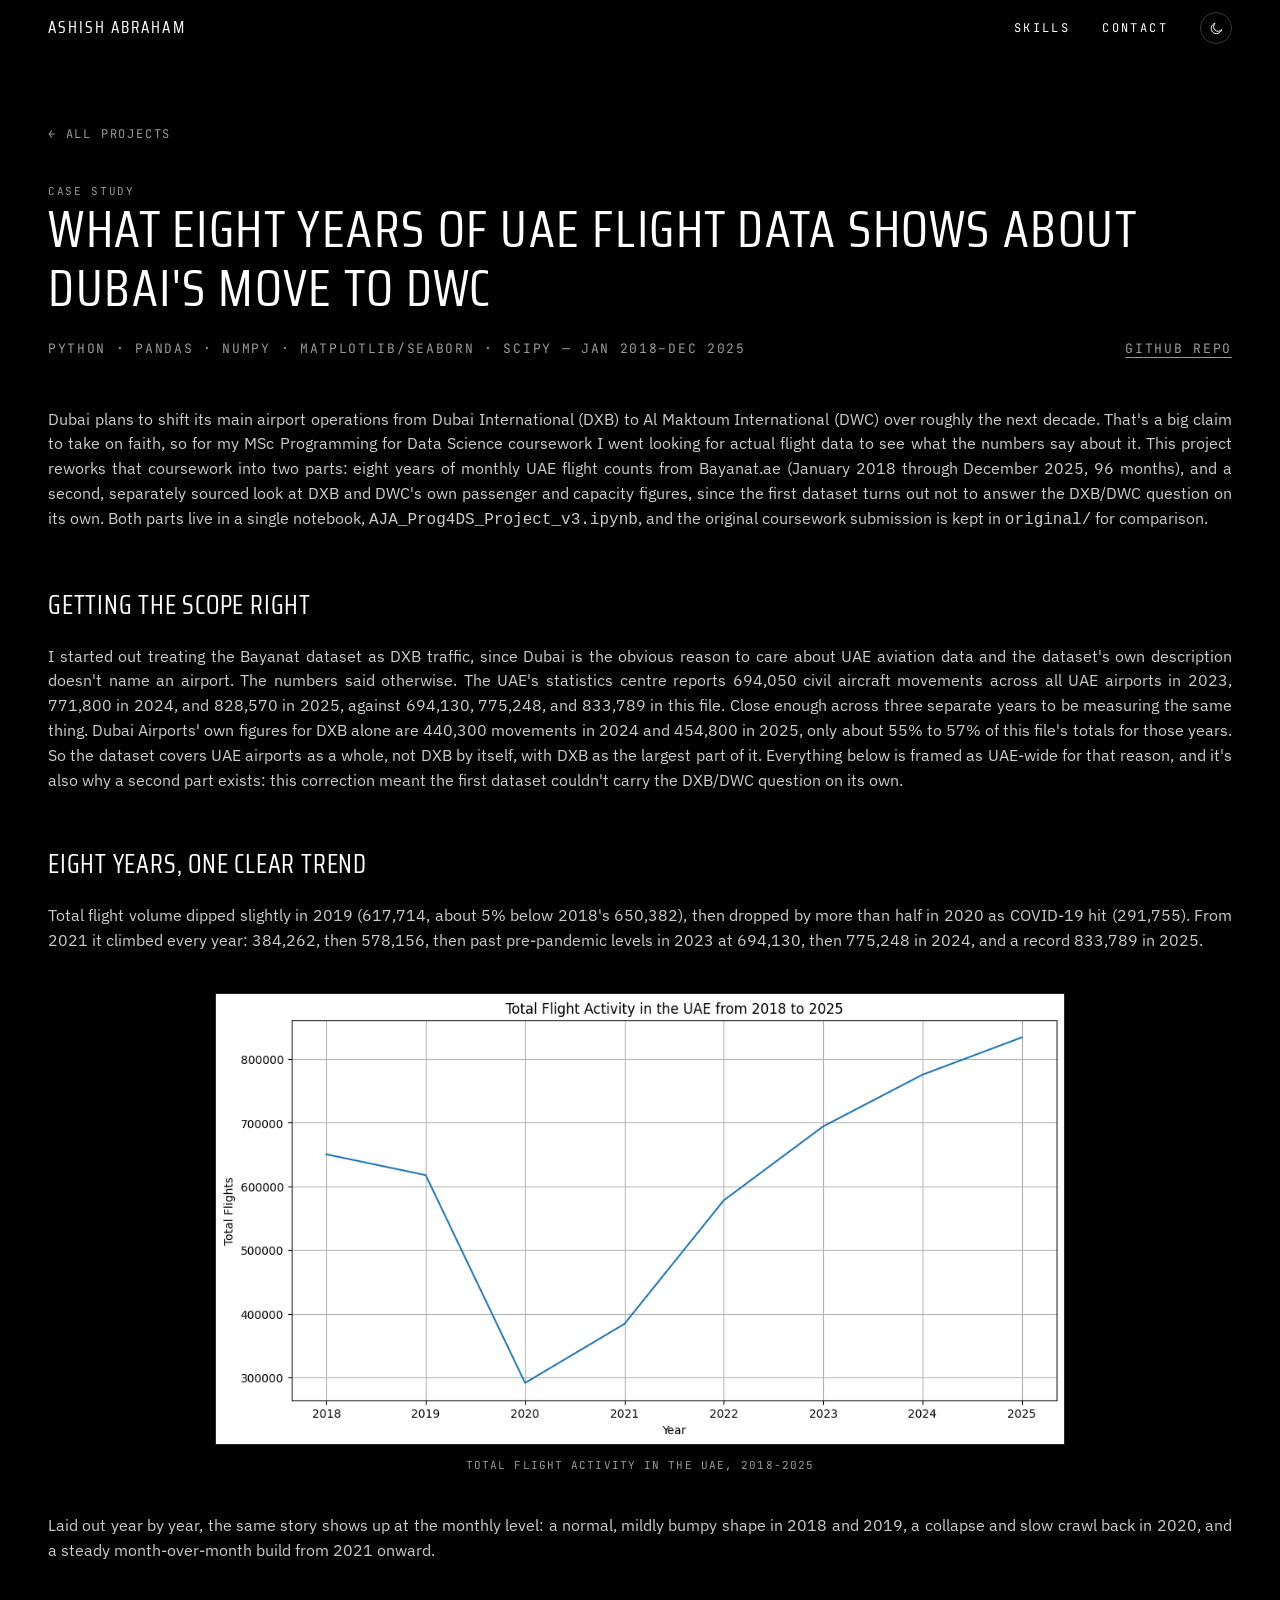
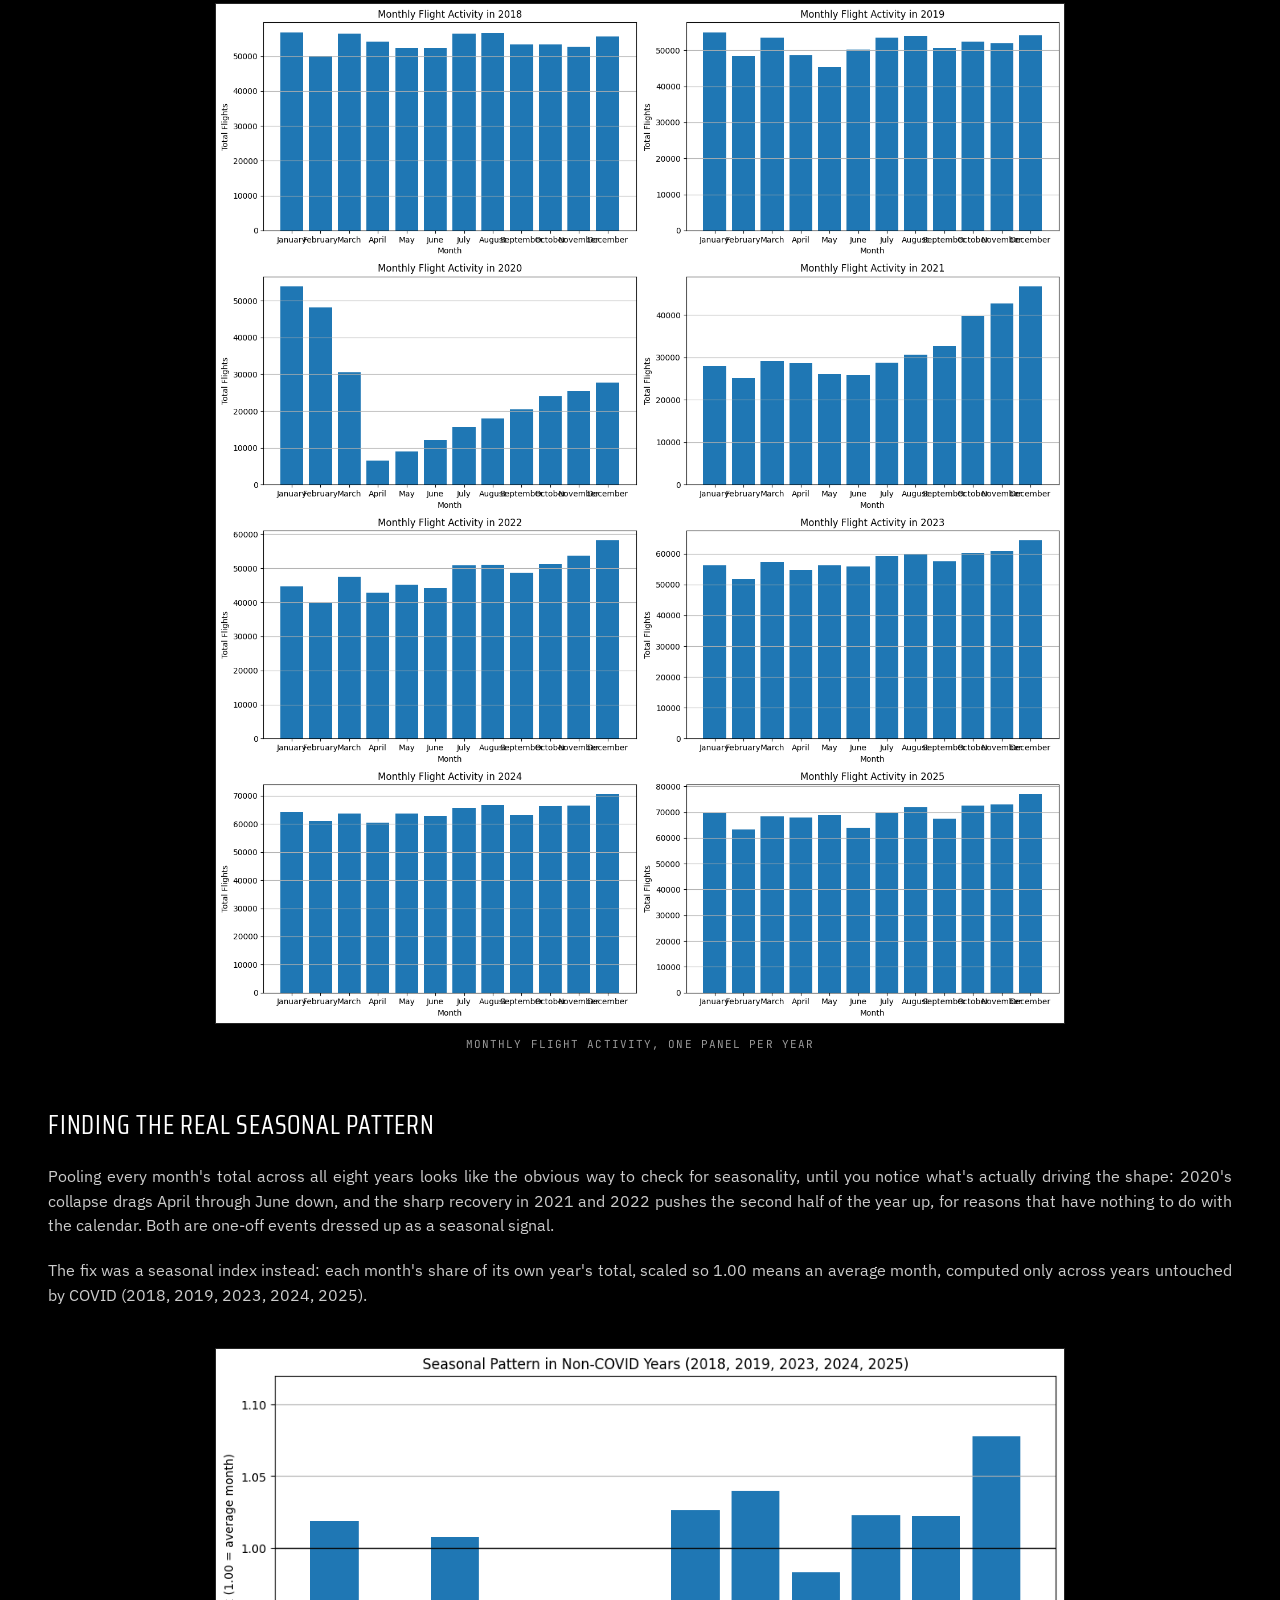
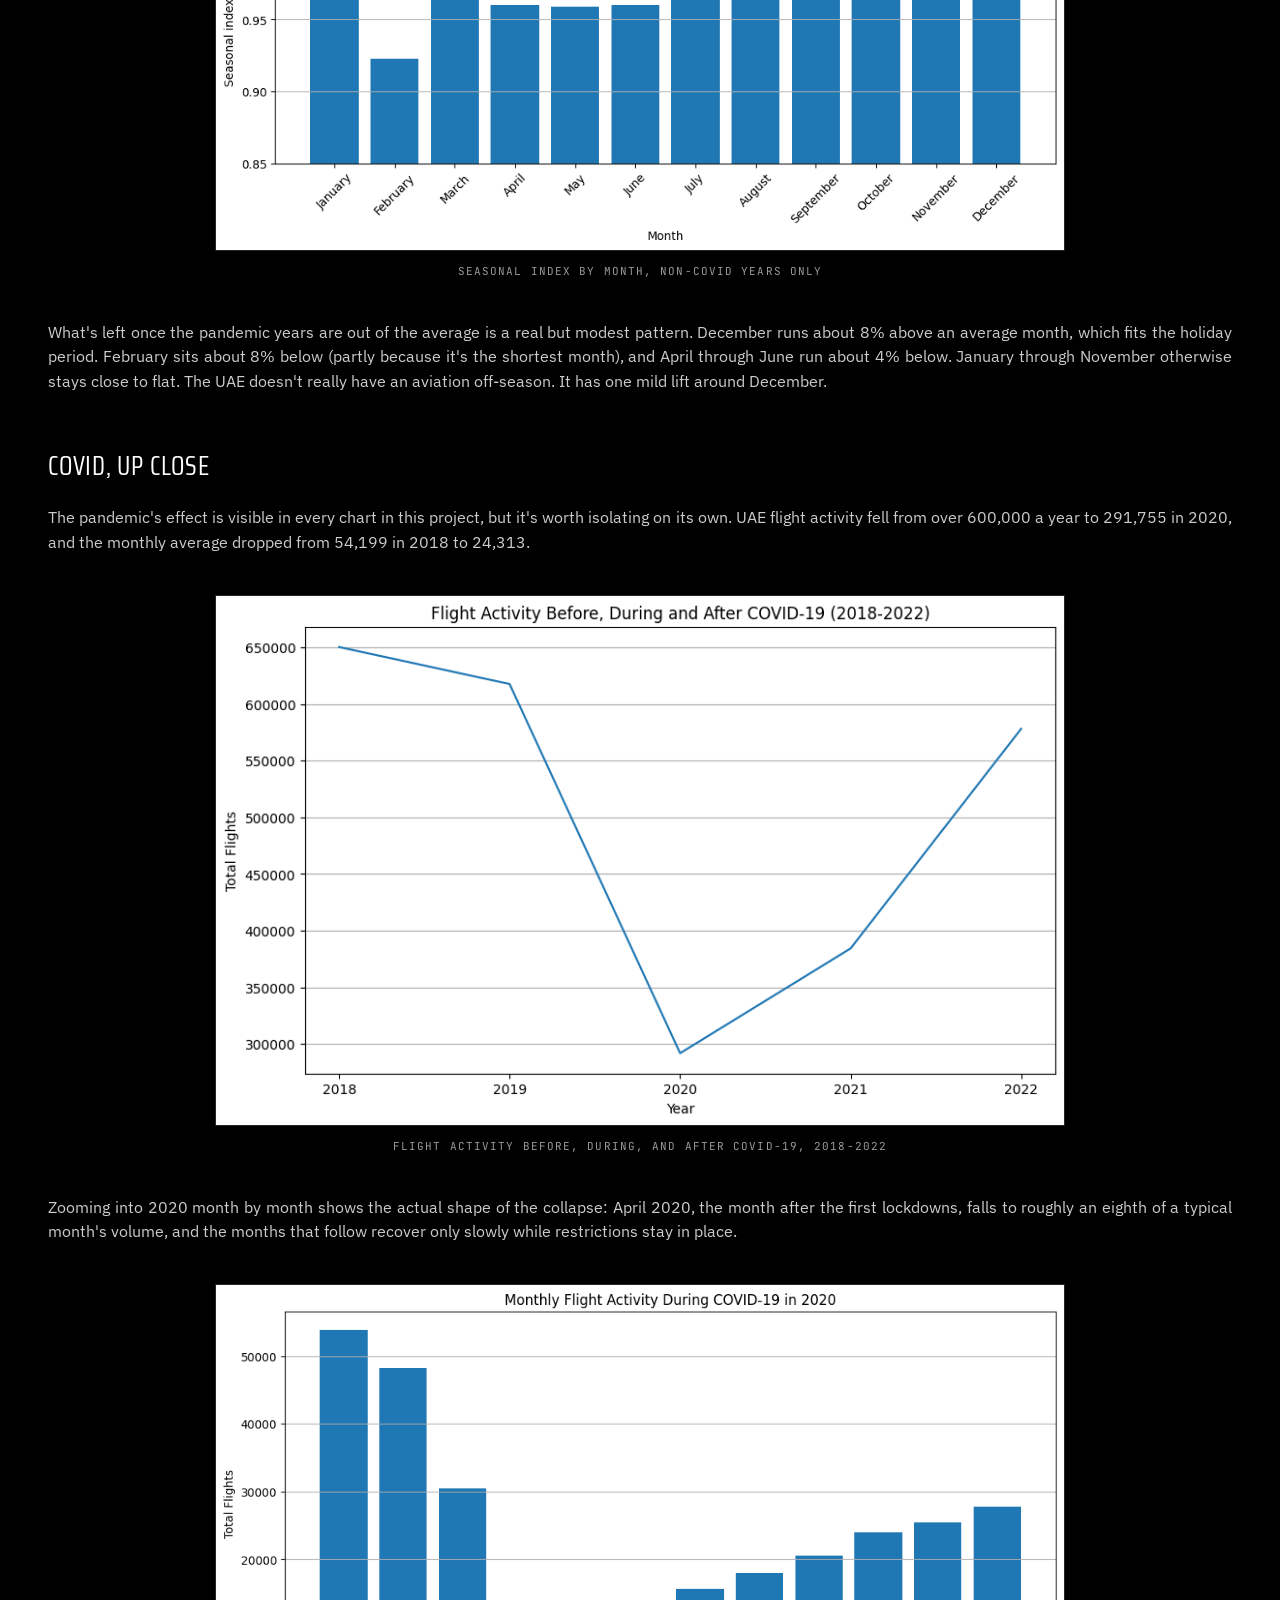
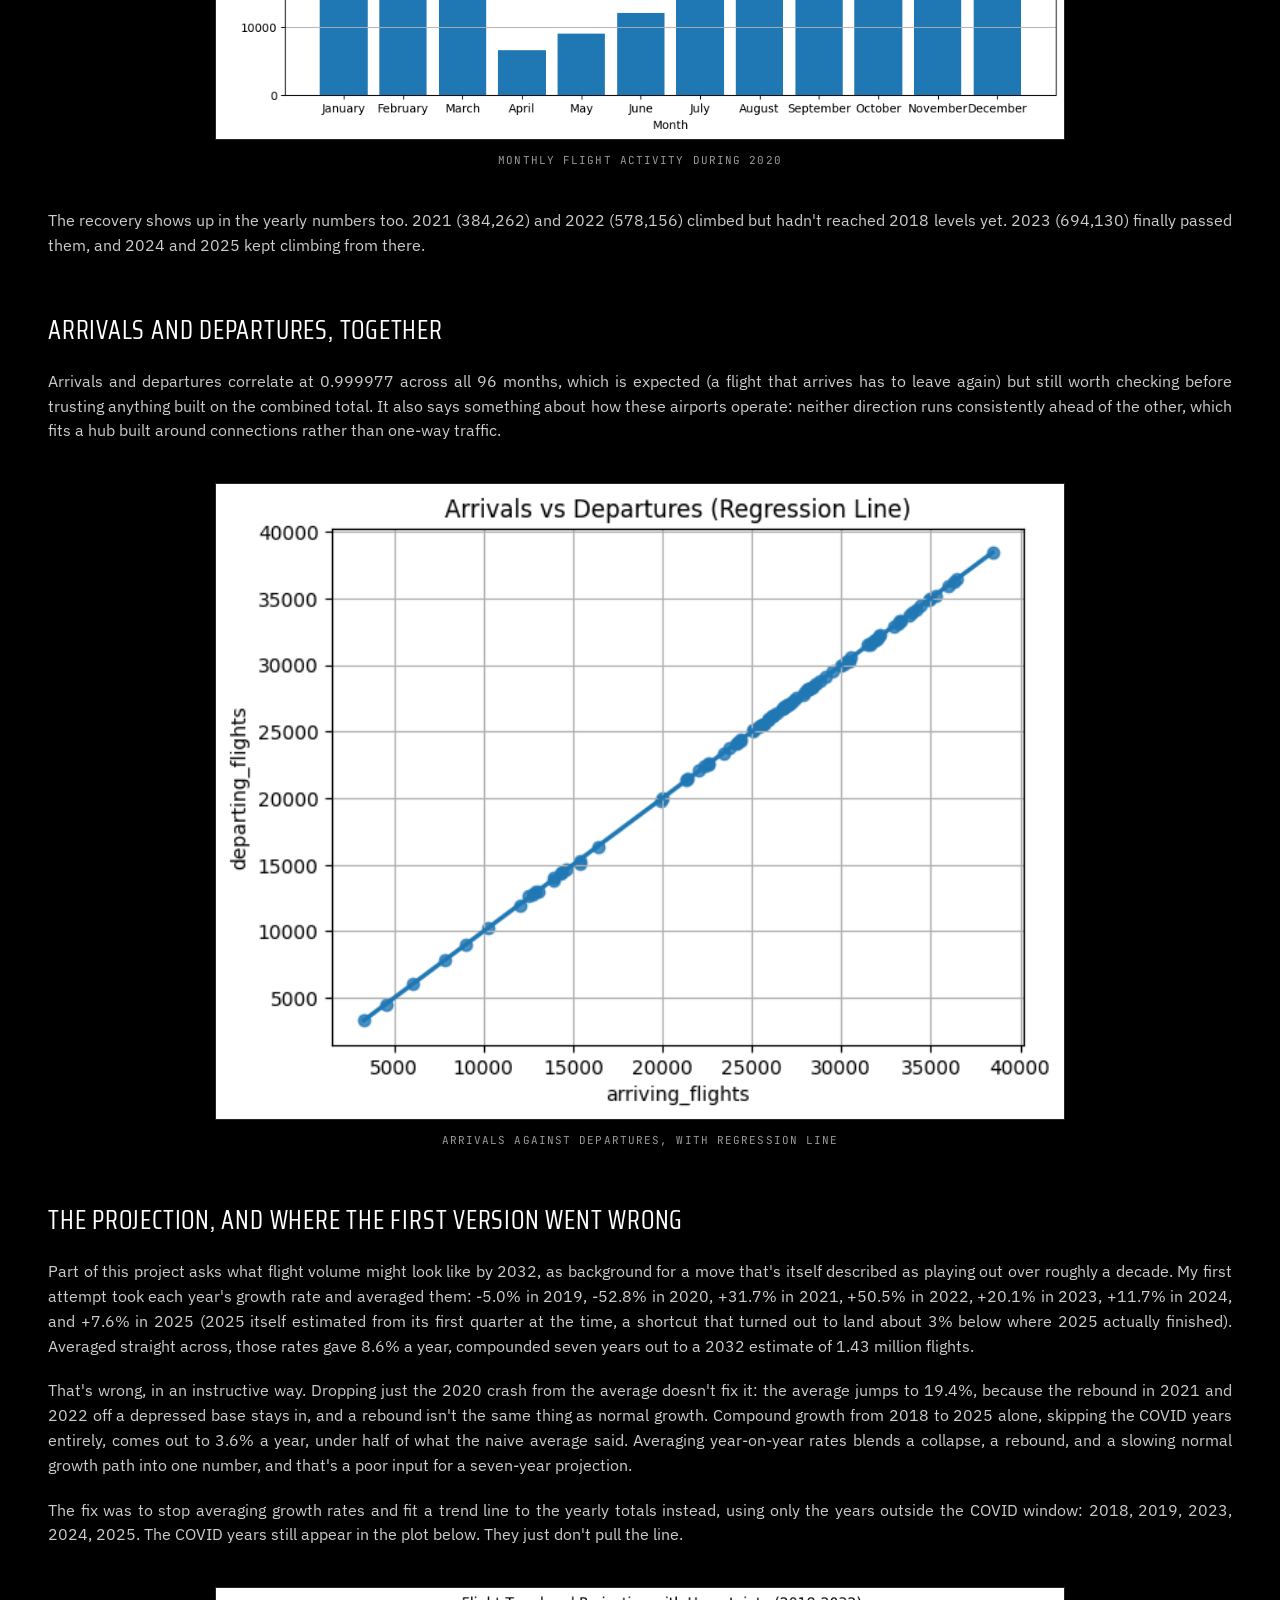
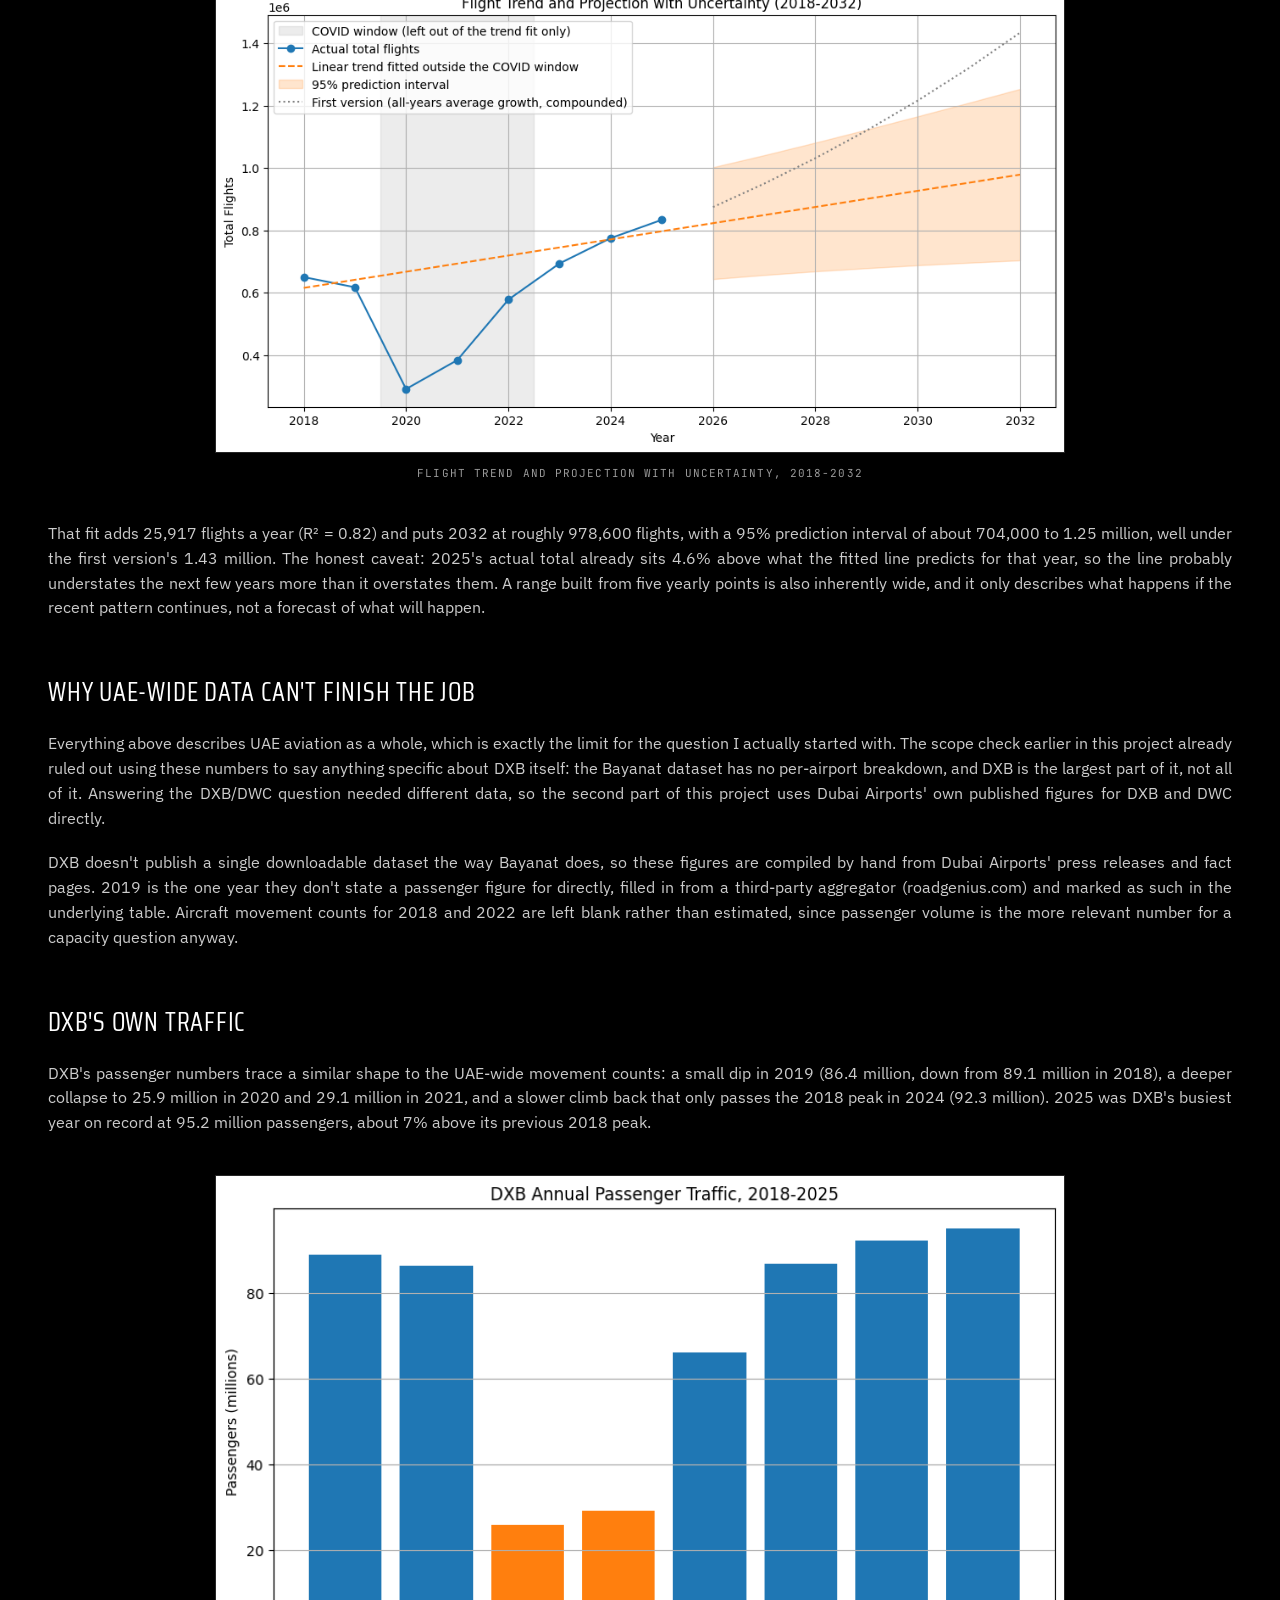
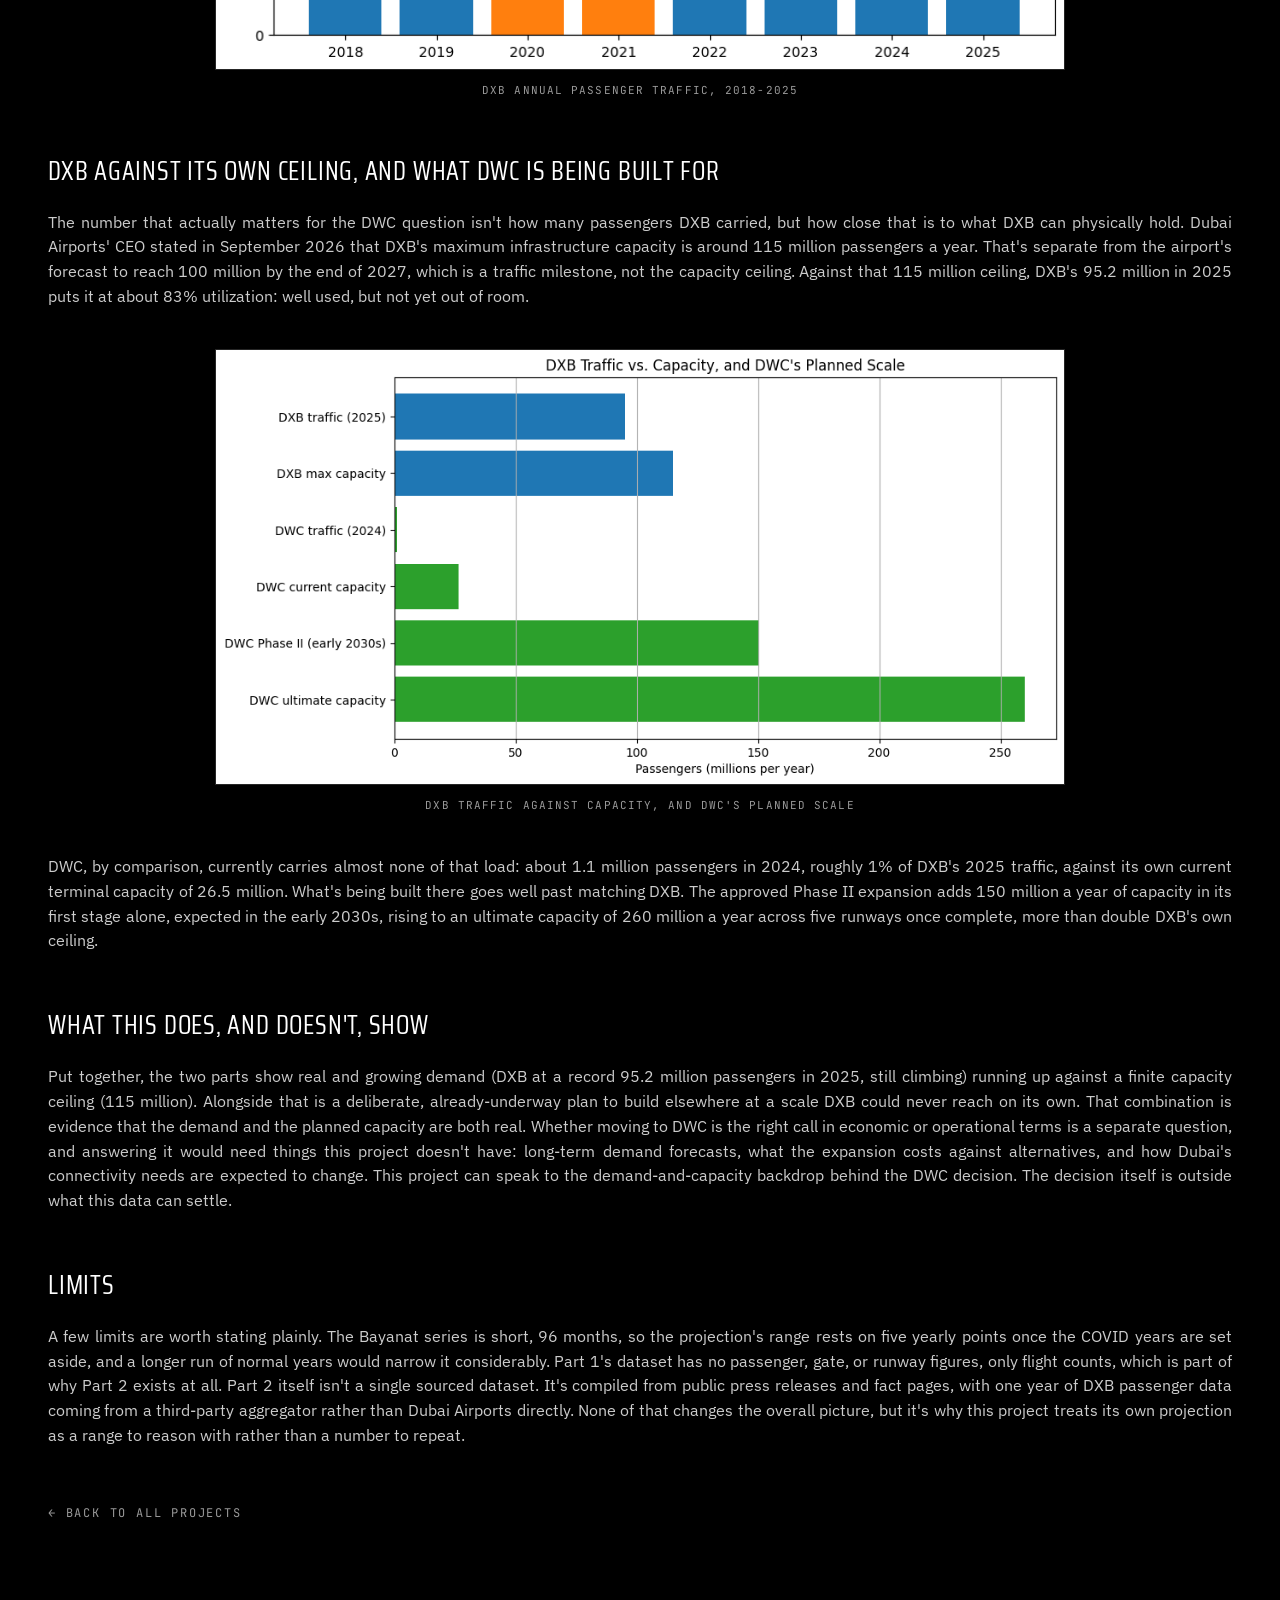
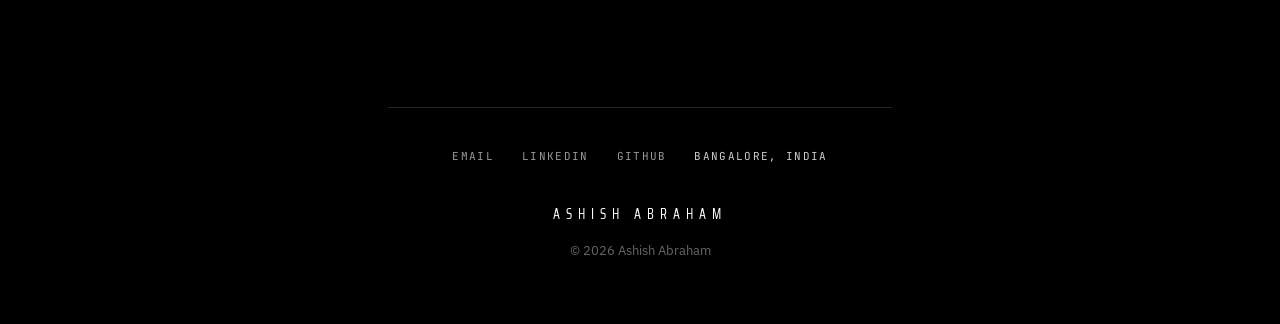
==== commit 09e0134c: "Add dark/light theme toggle across all pages" ====
--- a/dxb-case-study.html
+++ b/dxb-case-study.html
@@ -3,7 +3,18 @@
 <head>
 <meta charset="UTF-8">
 <meta name="viewport" content="width=device-width, initial-scale=1.0">
-<meta name="color-scheme" content="dark">
+<meta name="color-scheme" content="dark light">
+<script>
+  // Applied before first paint to avoid a flash of the wrong theme.
+  // Default (no stored choice, or "dark") needs no attribute at all --
+  // the base :root tokens in styles.css already are the dark theme.
+  (function () {
+    try {
+      var stored = localStorage.getItem('theme');
+      if (stored === 'light') document.documentElement.setAttribute('data-theme', 'light');
+    } catch (e) {}
+  })();
+</script>
 <title>What Eight Years of UAE Flight Data Shows About Dubai's Move to DWC — Ashish Abraham</title>
 <meta name="description" content="An MSc data analysis project on eight years of UAE flight movements and Dubai Airports' own DXB/DWC figures, tracing growth, seasonality, and COVID recovery, then testing what the evidence does and doesn't say about Dubai's planned shift to Al Maktoum International.">
 <meta property="og:title" content="What Eight Years of UAE Flight Data Shows About Dubai's Move to DWC">
@@ -25,6 +36,15 @@
     <nav class="g-nav-links">
       <a class="g-nav-label" href="index.html#skills">Skills</a>
       <a class="g-nav-label" href="mailto:ajabraham.642@gmail.com">Contact</a>
+      <button type="button" class="g-theme-toggle" id="theme-toggle" aria-label="Switch to light theme" aria-pressed="false">
+        <svg class="g-theme-icon g-theme-icon--sun" viewBox="0 0 24 24" fill="none" stroke="currentColor" stroke-width="1.6" stroke-linecap="round" aria-hidden="true">
+          <circle cx="12" cy="12" r="4.5"></circle>
+          <path d="M12 2.5v2.75M12 18.75v2.75M4.22 4.22l1.94 1.94M17.84 17.84l1.94 1.94M2.5 12h2.75M18.75 12h2.75M4.22 19.78l1.94-1.94M17.84 6.16l1.94-1.94"></path>
+        </svg>
+        <svg class="g-theme-icon g-theme-icon--moon" viewBox="0 0 24 24" fill="none" stroke="currentColor" stroke-width="1.6" stroke-linecap="round" stroke-linejoin="round" aria-hidden="true">
+          <path d="M20.2 14.4A8.5 8.5 0 1 1 9.6 3.8a7 7 0 0 0 10.6 10.6Z"></path>
+        </svg>
+      </button>
     </nav>
   </div>
 </header>
--- a/styles.css
+++ b/styles.css
@@ -19,6 +19,8 @@
   --on-primary:     #000000;
   --link:           #c3d9f3;
   --accent:         #e06a16;
+  --hover-tint:     rgba(255, 255, 255, 0.08);
+  --shadow-elevated: rgba(0, 0, 0, 0.45);
 
   --font-display: 'Saira Condensed', -apple-system, BlinkMacSystemFont, 'Segoe UI', Roboto, sans-serif;
   --font-text:    'IBM Plex Sans', -apple-system, BlinkMacSystemFont, 'Segoe UI', Roboto, sans-serif;
@@ -28,6 +30,40 @@
   --section: 120px;
 
   --ease-out: cubic-bezier(0.16, 1, 0.3, 1);
+}
+
+/* ---------------------------------------------------------------
+   Light theme -- same tokens, reversed. Toggled by setting
+   data-theme="light" on <html> (see the nav theme button + script.js);
+   the base :root above already covers dark, so this is the only
+   override block needed.
+--------------------------------------------------------------- */
+:root[data-theme="light"] {
+  --ink:            #0a0a0a;
+  --body:           #3d3d3d;
+  --body-strong:    #1a1a1a;
+  --muted:          #6b6b6b;
+  --muted-soft:     #8f8f8f;
+  --hairline:       #e3e3e3;
+  --hairline-strong:#cccccc;
+  --canvas:         #ffffff;
+  --surface-soft:   #f6f6f6;
+  --surface-card:   #f0f0f0;
+  --surface-elevated:#ebebeb;
+  --on-primary:     #ffffff;
+  --link:           #1d5fa8;
+  --accent:         #c85a0f;
+  --hover-tint:     rgba(0, 0, 0, 0.045);
+  --shadow-elevated: rgba(0, 0, 0, 0.12);
+}
+
+/* A soft cross-fade on the handful of elements with a visible fill or
+   border, so flipping the toggle reads as a transition rather than a
+   hard cut. Transform/opacity-based animations elsewhere (reveal,
+   scroll cue) are untouched since this only covers color properties. */
+body, .g-nav, .g-footer, .g-btn, .g-highlight-card, .g-card,
+.g-case-figure img, .g-case-links-menu, .g-theme-toggle {
+  transition: background-color 0.25s ease, color 0.25s ease, border-color 0.25s ease;
 }
 
 /* ---------------------------------------------------------------
@@ -66,7 +102,9 @@
 }
 
 /* ---------------------------------------------------------------
-   Base — pure black canvas, no light mode
+   Base — canvas colour comes entirely from the --canvas token, so
+   the light theme above is a straight token swap, not a parallel
+   stylesheet.
 --------------------------------------------------------------- */
 body {
   background: var(--canvas);
@@ -144,6 +182,42 @@
 .g-nav-label:hover { color: var(--link); }
 
 .g-nav-links { display: flex; align-items: center; gap: 2rem; }
+
+/* Theme toggle -- small outlined icon button, same visual language as
+   the hero's scroll cue (circle, 1px --ink border). Shows the sun icon
+   when light mode is active and the moon icon when dark mode is active;
+   script.js swaps the html[data-theme] attribute and this follows it
+   purely in CSS, no class toggling needed on the button itself. */
+.g-theme-toggle {
+  display: inline-flex;
+  align-items: center;
+  justify-content: center;
+  width: 32px;
+  height: 32px;
+  border-radius: 9999px;
+  border: 1px solid var(--hairline-strong);
+  color: var(--ink);
+  cursor: pointer;
+  flex-shrink: 0;
+}
+.g-theme-toggle:hover { background: var(--hover-tint); border-color: var(--ink); }
+
+.g-theme-icon {
+  width: 15px;
+  height: 15px;
+}
+.g-theme-icon--sun { display: none; }
+.g-theme-icon--moon { display: block; }
+:root[data-theme="light"] .g-theme-icon--sun { display: block; }
+:root[data-theme="light"] .g-theme-icon--moon { display: none; }
+
+/* Same swap pattern, generalised for any other asset that only reads
+   correctly against one background (currently the University of
+   Birmingham crest and the Spotify project-card photo, which each
+   ship a dark-background and a light-background version). */
+.g-theme-asset.g-theme-asset--light { display: none; }
+:root[data-theme="light"] .g-theme-asset.g-theme-asset--dark { display: none; }
+:root[data-theme="light"] .g-theme-asset.g-theme-asset--light { display: block; }
 
 .g-wordmark {
   font-family: var(--font-display);
@@ -192,7 +266,7 @@
   cursor: pointer;
   transition: background-color 0.2s ease, color 0.2s ease, opacity 0.2s ease;
 }
-.g-btn:hover { background: rgba(255, 255, 255, 0.08); }
+.g-btn:hover { background: var(--hover-tint); }
 
 .g-btn-disabled {
   border-color: var(--hairline-strong);
@@ -246,7 +320,7 @@
   animation: g-scroll-cue-bounce 2.2s ease-in-out infinite;
   transition: background-color 0.2s ease, border-color 0.2s ease, opacity 0.3s ease;
 }
-.g-scroll-cue:hover { background: rgba(255, 255, 255, 0.08); }
+.g-scroll-cue:hover { background: var(--hover-tint); }
 .g-scroll-cue.is-hidden { opacity: 0; pointer-events: none; }
 
 @keyframes g-scroll-cue-bounce {
@@ -798,9 +872,9 @@
   gap: 0.2rem;
   padding: 0.4rem;
   background: var(--surface-elevated);
-  border: 1px solid rgba(255, 255, 255, 0.08);
+  border: 1px solid var(--hairline-strong);
   border-radius: 8px;
-  box-shadow: 0 12px 32px rgba(0, 0, 0, 0.45);
+  box-shadow: 0 12px 32px var(--shadow-elevated);
   opacity: 0;
   visibility: hidden;
   transform: translateY(-6px);
@@ -828,7 +902,7 @@
 
 .g-case-links-menu a:hover,
 .g-case-links-menu a:focus-visible {
-  background: rgba(255, 255, 255, 0.07);
+  background: var(--hover-tint);
   color: var(--accent);
 }
 
@@ -853,6 +927,11 @@
 }
 
 .g-case-figure { max-width: 85ch; margin: 2.5rem auto; }
+/* Size modifiers for a single case-study figure that doesn't need the
+   full article width (a simpler chart, or one with a lot of empty
+   canvas around the actual data, like a pie chart). */
+.g-case-figure.is-size-sm { max-width: 58ch; }
+.g-case-figure.is-size-xs { max-width: 48ch; }
 .g-case-figure img {
   width: 100%;
   display: block;
@@ -868,6 +947,47 @@
   text-align: center;
   color: var(--muted);
 }
+
+/* Multi-chart case-study figure grids — for a section where several
+   same-family chart variants (by position, league, or model) sit
+   side by side instead of stacked. */
+.g-case-figure-grid {
+  max-width: 1100px;
+  margin: 2.5rem auto;
+  display: grid;
+  gap: 2rem 1.5rem;
+}
+.g-case-figure-grid .g-case-figure {
+  margin: 0;
+  max-width: none;
+}
+/* The four SHAP-summary source images don't share one native aspect
+   ratio (the Forwards export is squarer than the other three), which
+   threw the 2x2 grid rows out of alignment. Lock every image in that
+   grid to the more common ratio and letterbox in white so the odd one
+   out just gets more surrounding margin instead of a taller cell. */
+.g-case-figure-grid.is-cols-4 .g-case-figure img {
+  aspect-ratio: 1800 / 1260;
+  object-fit: contain;
+  background: #ffffff;
+}
+.g-case-figure-grid.is-aspect-tracks .g-case-figure img {
+  aspect-ratio: 982 / 582;
+  object-fit: contain;
+  background: #ffffff;
+}
+.g-case-figure-grid.is-aspect-edm .g-case-figure img {
+  aspect-ratio: 982 / 682;
+  object-fit: contain;
+  background: #ffffff;
+}
+.g-case-figure-grid.is-cols-2 { grid-template-columns: repeat(2, 1fr); }
+.g-case-figure-grid.is-cols-3 { grid-template-columns: repeat(3, 1fr); }
+.g-case-figure-grid.is-cols-4 { grid-template-columns: repeat(2, 1fr); }
+.g-case-figure-grid.is-cols-5 { grid-template-columns: repeat(6, 1fr); }
+.g-case-figure-grid.is-cols-5 .g-case-figure { grid-column: span 2; }
+.g-case-figure-grid.is-cols-5 .g-case-figure:nth-child(4) { grid-column: 2 / span 2; }
+.g-case-figure-grid.is-cols-5 .g-case-figure:nth-child(5) { grid-column: 4 / span 2; }
 
 /* ---------------------------------------------------------------
    Breakpoints
@@ -913,6 +1033,12 @@
   .g-case-meta-row { flex-direction: column; align-items: flex-start; gap: 1.25rem; margin-bottom: 2rem; }
   .g-case-subhead { margin-top: 2.5rem; margin-bottom: 1rem; }
   .g-case-figure { margin: 1.75rem auto; }
+  .g-case-figure-grid {
+    grid-template-columns: 1fr !important;
+    gap: 1.75rem !important;
+    margin: 1.75rem auto;
+  }
+  .g-case-figure-grid .g-case-figure { grid-column: auto !important; }
 
   /* Highlight card and cards grid — less padding, tighter gap so more
      of each card is visible per scroll. */
